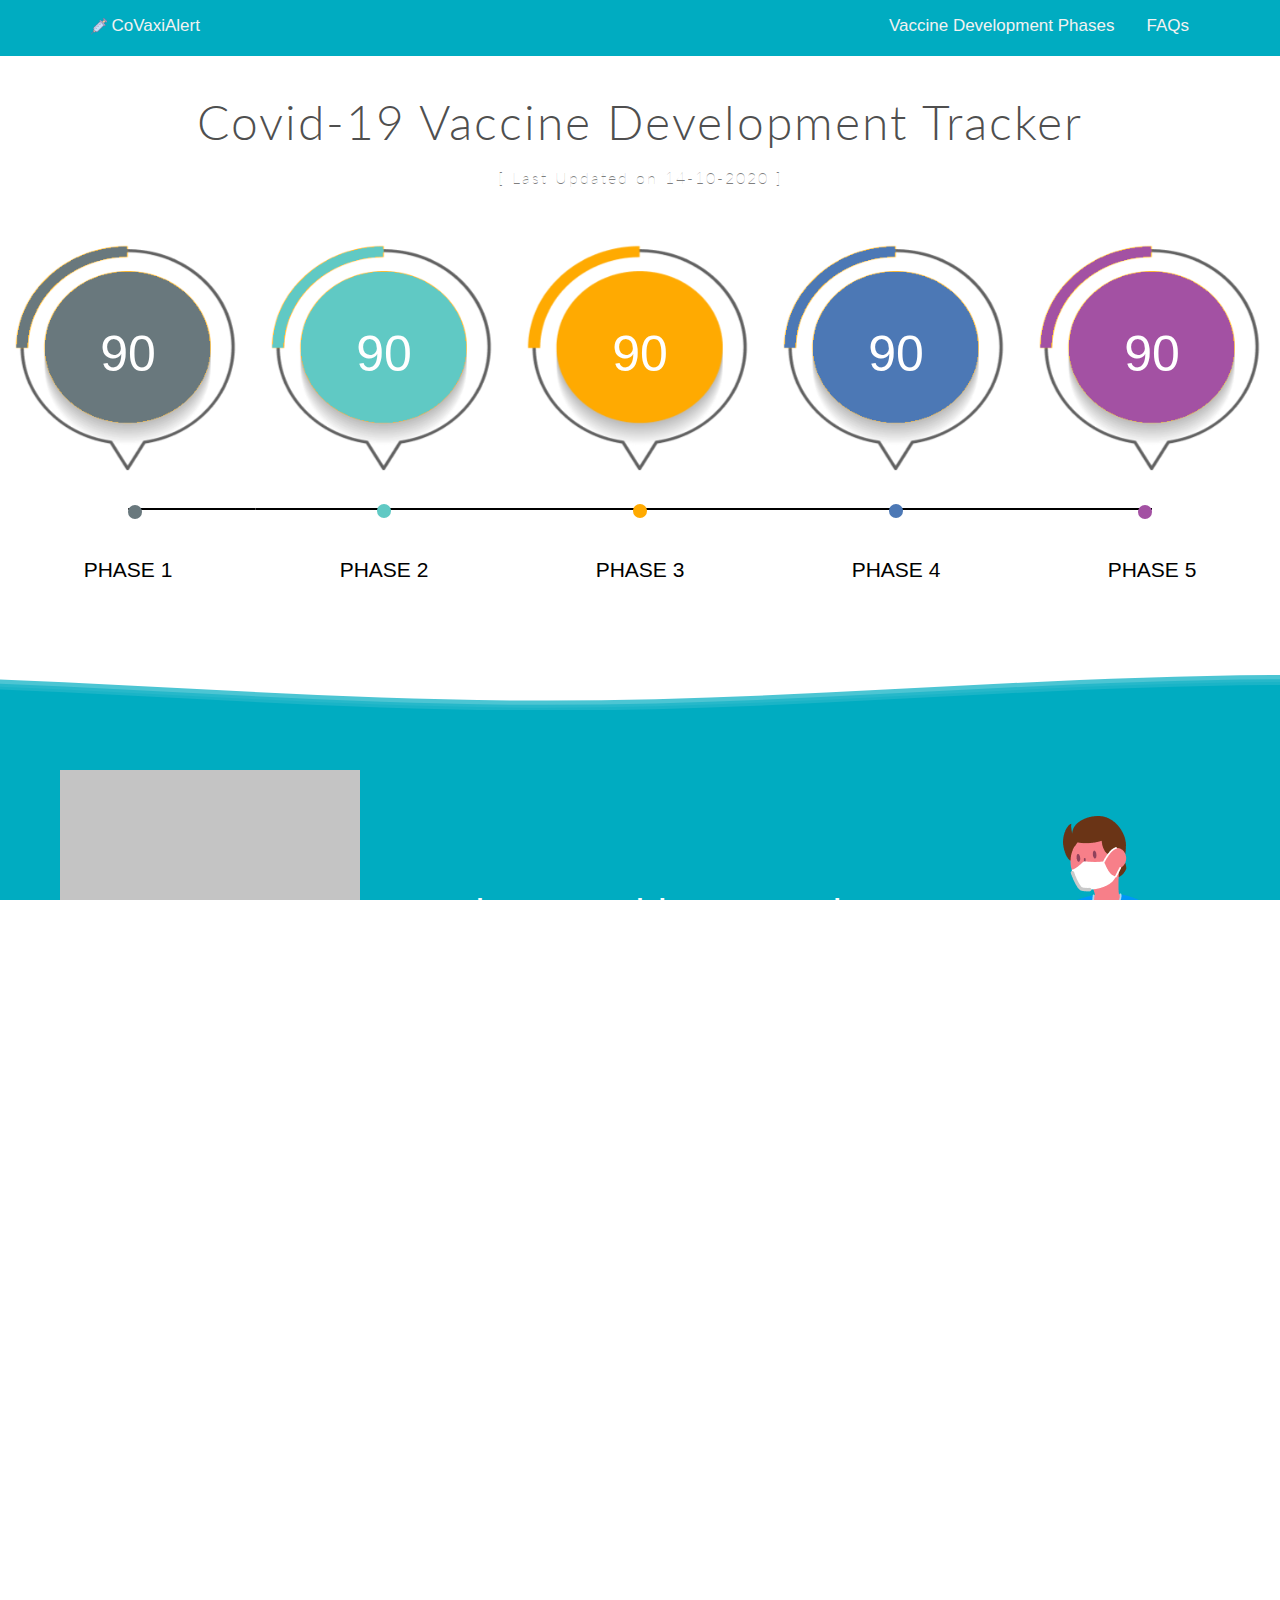
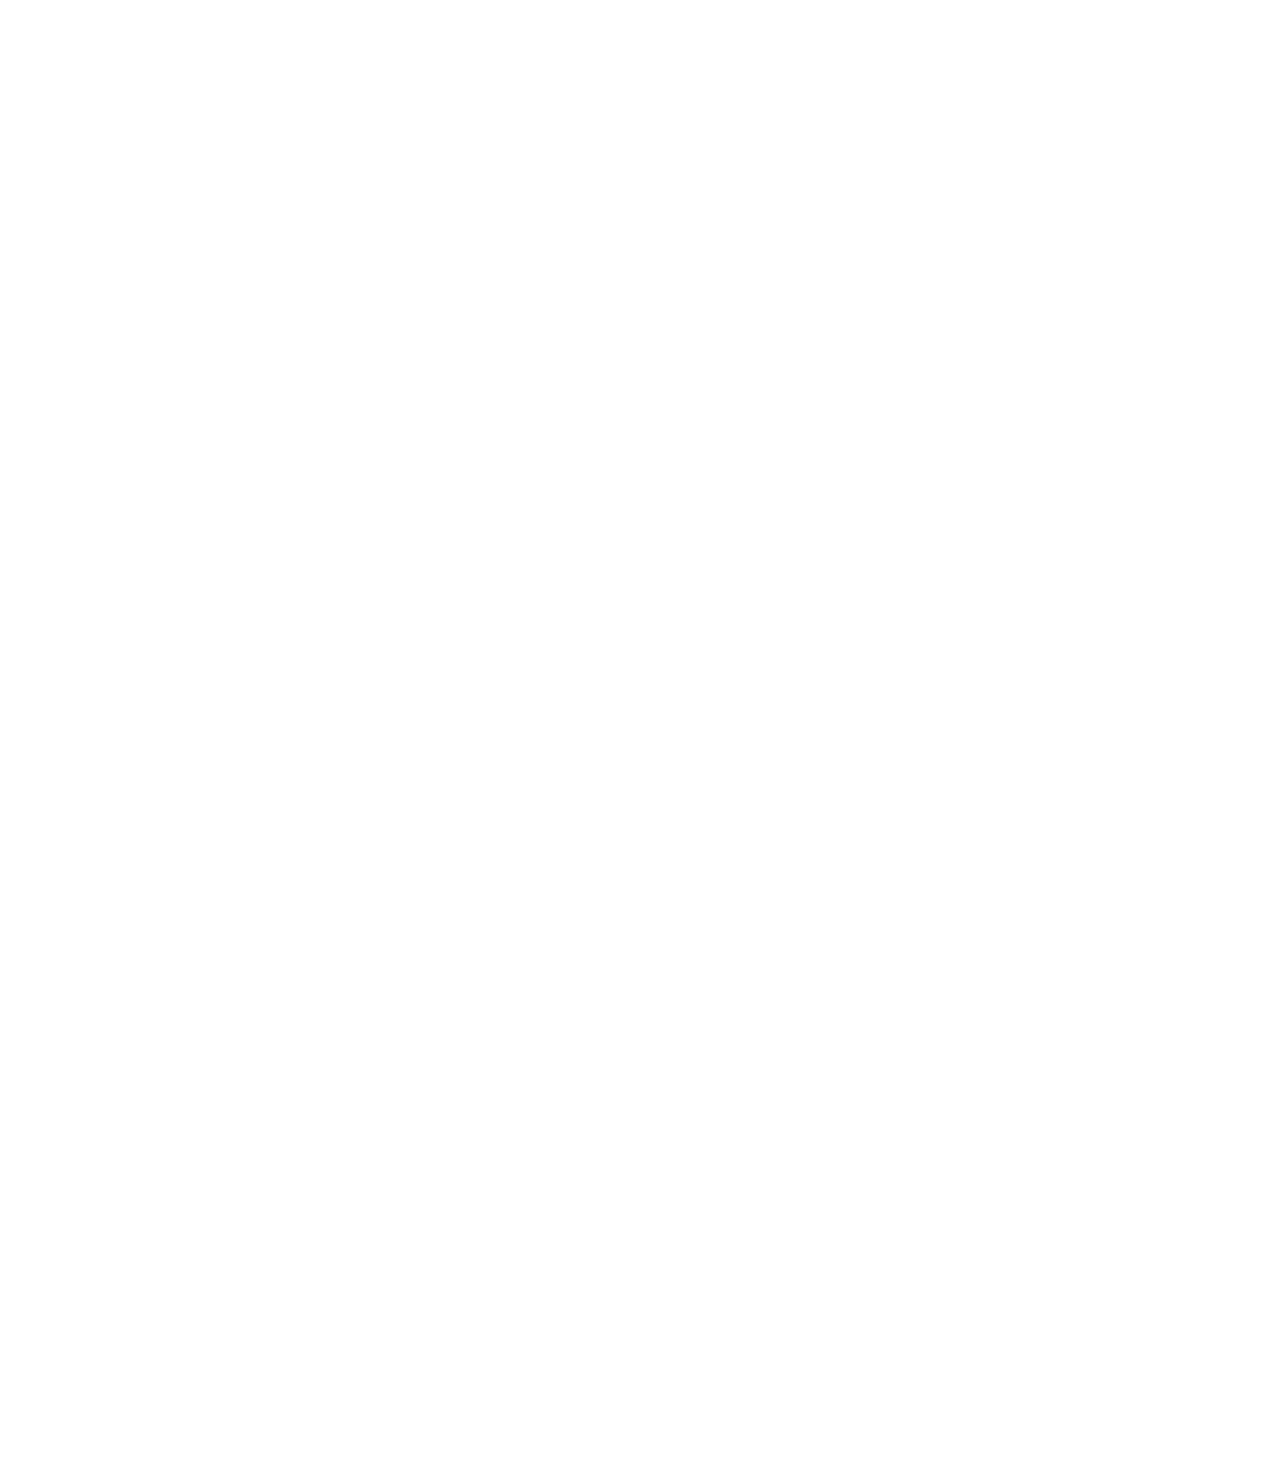
==== index.html @ a1e6c7b1 "made index.html responsive" ====
<!DOCTYPE html>
<html>
	<head>

		<meta charset="utf-8">
		<meta name="viewport" content="width=device-width, initial-scale=1">
		<!-- Latest compiled and minified CSS -->
		<link rel="stylesheet" href="https://stackpath.bootstrapcdn.com/bootstrap/3.4.1/css/bootstrap.min.css" integrity="sha384-HSMxcRTRxnN+Bdg0JdbxYKrThecOKuH5zCYotlSAcp1+c8xmyTe9GYg1l9a69psu" crossorigin="anonymous">

		<!-- Optional theme -->
		<link rel="stylesheet" href="https://stackpath.bootstrapcdn.com/bootstrap/3.4.1/css/bootstrap-theme.min.css" integrity="sha384-6pzBo3FDv/PJ8r2KRkGHifhEocL+1X2rVCTTkUfGk7/0pbek5mMa1upzvWbrUbOZ" crossorigin="anonymous">

		<!-- Latest compiled and minified JavaScript -->
		<script src="https://stackpath.bootstrapcdn.com/bootstrap/3.4.1/js/bootstrap.min.js" integrity="sha384-aJ21OjlMXNL5UyIl/XNwTMqvzeRMZH2w8c5cRVpzpU8Y5bApTppSuUkhZXN0VxHd" crossorigin="anonymous"></script>


		<link rel="stylesheet" type="text/css" href="index.css">
		<link rel="stylesheet" type="text/css" href="content.css">
		<link rel="stylesheet" type="text/css" href="navigation.css">
		<link rel="stylesheet" type="text/css" href="timeline.css">

		<link rel="stylesheet" href="https://cdnjs.cloudflare.com/ajax/libs/font-awesome/4.7.0/css/font-awesome.min.css">

	<!-- <script type="text/javascript" src="demands.js"></script> -->

	</head>
	
	<body>


		<div class="topnav" >
			<a  href="#" class="logo">
				<img src="assets\icons8-syringe-64 1.png">
				CoVaxiAlert
			</a>
		    <a href="faq.html" class="menu">FAQs</a>
		    <a href="development.html" class="menu">Vaccine Development Phases</a>
		    <a href="javascript:void(0);" class="icon" onclick="myFunction()">
		    	<i class="fa fa-bars"></i>
		  	</a>
		</div>
		
		<!-- WAVES -->
		<div>
	        <svg class="waves2" style="padding-top: 4em" xmlns="http://www.w3.org/2000/svg" xmlns:xlink="http://www.w3.org/1999/xlink" viewBox="0 24 150 28" preserveAspectRatio="none" shape-rendering="auto">
	            <defs>
	                <path id="gentle-wave" d="M-160 44c30 0 58-18 88-18s 58 18 88 18 58-18 88-18 58 18 88 18 v44h-352z" />
	            </defs>
	            <g class="parallax">
	                <use xlink:href="#gentle-wave" x="48" y="0" fill="rgba(255,255,255,0.7)" />
	                <use xlink:href="#gentle-wave" x="48" y="3" fill="rgba(255,255,255,0.5)" />
	                <use xlink:href="#gentle-wave" x="48" y="5" fill="rgba(255,255,255,0.3)" />
	                <use xlink:href="#gentle-wave" x="48" y="7" fill="#fff" />
	            </g>
	        </svg>
	    </div>

		<div class="header">
		    <div class="inner-header flex">
		    	<path fill="#rgba(0, 172, 193, .3)" stroke="rgba(0, 172, 193, .3)" stroke-width="10" stroke-miterlimit="10" d="M57,283" />
			    	<g>
			        	<path fill="#rgba(0, 172, 193, .3)" d="M250.4,0.8C112.7,0.8,1,112.4,1,250.2c0,137.7,111.7,249.4,249.4,249.4c137.7,0,249.4-111.7,249.4-249.4
			C499.8,112.4,388.1,0.8,250.4,0.8z M383.8,326.3c-62,0-101.4-14.1-117.6-46.3c-17.1-34.1-2.3-75.4,13.2-104.1
			c-22.4,3-38.4,9.2-47.8,18.3c-11.2,10.9-13.6,26.7-16.3,45c-3.1,20.8-6.6,44.4-25.3,62.4c-19.8,19.1-51.6,26.9-100.2,24.6l1.8-39.7		c35.9,1.6,59.7-2.9,70.8-13.6c8.9-8.6,11.1-22.9,13.5-39.6c6.3-42,14.8-99.4,141.4-99.4h41L333,166c-12.6,16-45.4,68.2-31.2,96.2	c9.2,18.3,41.5,25.6,91.2,24.2l1.1,39.8C390.5,326.2,387.1,326.3,383.8,326.3z" />
			        </g>
			        <h1>Covid-19 Vaccine Development Tracker</h1>
			        <h3>[ Last Updated on 14-10-2020 ]</h3>
		    </div>

			<div class="timeline-container">
				<div class="timeline-grid">
					<!-- <div class="line">
						<img src="assets/Grouptimeline.png">
					</div> -->
					<div class="img1 img_"><div class="number">90</div></div>
					<div class="line-end-left"><div class></div><div class="line1"></div></div>
					<div class="phase1">PHASE 1</div>

					<div class="img2 img_"><div class="number">90</div></div>
					<div class="line2"><div class="circle"></div></div>
					<div class="phase2">PHASE 2</div>

					<div class="img3 img_"><div class="number">90</div></div>
					<div class="line3"><div class="circle"></div></div>
					<div class="phase3">PHASE 3</div>

					<div class="img4 img_"><div class="number">90</div></div>
					<div class="line4"><div class="circle"></div></div>
					<div class="phase4">PHASE 4</div>

					<div class="img5 img_"><div class="number">90</div></div>
					<div class="line5"></div>
					<div class="phase5">PHASE 5</div>
				</div>
			</div>	        

	    <!--Waves Container-->
		    <div>
		        <svg class="waves" xmlns="http://www.w3.org/2000/svg" xmlns:xlink="http://www.w3.org/1999/xlink" viewBox="0 24 150 28" preserveAspectRatio="none" shape-rendering="auto">
		            <defs>
		                <path id="gentle-wave" d="M-160 44c30 0 58-18 88-18s 58 18 88 18 58-18 88-18 58 18 88 18 v44h-352z" />
		            </defs>
		            <g class="parallax">
		                <use xlink:href="#gentle-wave" x="48" y="0" fill="rgba(0, 172, 193,0.7)" />
		                <use xlink:href="#gentle-wave" x="48" y="3" fill="rgba(0, 172, 193, .5)" />
		                <use xlink:href="#gentle-wave" x="48" y="5" fill="rgba(0, 172, 193, .3)" />
		                <use xlink:href="#gentle-wave" x="48" y="7" fill="rgba(0, 172, 193, 1)" />
		            </g>
		        </svg>
		    </div>
	    <!--Waves end-->
	    <!-- <hr> -->

		</div>


		<div class="content flex-desc">
			<div class="advertisement">
				<img src="assets/Rectangle 6ad.png" alt="" >
			</div>
		    
		    <div class="description">
		    	<div class="description_title">About Covid -19 Vaccine Development</div>
		    			    	<div class="description_text">Development of vaccines require years of research and testing before reaching to the clinic, but scientists are racing to produce a safe and effective coronavirus vaccine by next year. Researchers are testing 54 vaccines in clinical trials on humans, and at least 91 preclinical vaccines are under active investigation in animals.</div>
		    </div>

		    <div class="img"><img src="assets\doctor-man 1.png" alt="" ></div>
		</div>

	<!--Waves Container-->
	    <div>
	        <svg class="waves2" xmlns="http://www.w3.org/2000/svg" xmlns:xlink="http://www.w3.org/1999/xlink" viewBox="0 24 150 28" preserveAspectRatio="none" shape-rendering="auto">
	            <defs>
	                <path id="gentle-wave" d="M-160 44c30 0 58-18 88-18s 58 18 88 18 58-18 88-18 58 18 88 18 v44h-352z" />
	            </defs>
	            <g class="parallax">
	                <use xlink:href="#gentle-wave" x="48" y="0" fill="rgba(255,255,255,0.7)" />
	                <use xlink:href="#gentle-wave" x="48" y="3" fill="rgba(255,255,255,0.5)" />
	                <use xlink:href="#gentle-wave" x="48" y="5" fill="rgba(255,255,255,0.3)" />
	                <use xlink:href="#gentle-wave" x="48" y="7" fill="#fff" />
	            </g>
	        </svg>
	    </div>
	    <!--Waves end-->

		<div class="header">
		    <div class="inner-header flex">
		        
		            <path fill="#FFFFFF" stroke="#000000" stroke-width="10" stroke-miterlimit="10" d="M57,283" />
		            <g>
		                <path fill="#fff" d="M250.4,0.8C112.7,0.8,1,112.4,1,250.2c0,137.7,111.7,249.4,249.4,249.4c137.7,0,249.4-111.7,249.4-249.4
		C499.8,112.4,388.1,0.8,250.4,0.8z M383.8,326.3c-62,0-101.4-14.1-117.6-46.3c-17.1-34.1-2.3-75.4,13.2-104.1
		c-22.4,3-38.4,9.2-47.8,18.3c-11.2,10.9-13.6,26.7-16.3,45c-3.1,20.8-6.6,44.4-25.3,62.4c-19.8,19.1-51.6,26.9-100.2,24.6l1.8-39.7		c35.9,1.6,59.7-2.9,70.8-13.6c8.9-8.6,11.1-22.9,13.5-39.6c6.3-42,14.8-99.4,141.4-99.4h41L333,166c-12.6,16-45.4,68.2-31.2,96.2	c9.2,18.3,41.5,25.6,91.2,24.2l1.1,39.8C390.5,326.2,387.1,326.3,383.8,326.3z" />
		            </g>
		        </svg>
		        <h1>Covid -19 Theraputic Drug Development Tracker</h1>
		        <h3>[ Last Updated on 14-10-2020 ]</h3>
		    </div>

		    <div class="timeline-container">
				<div class="timeline-grid">
					<!-- <div class="line">
						<img src="assets/Grouptimeline.png">
					</div> -->
					<div class="img1 img_"><div class="number">90</div></div>
					<div class="line-end-left"><div class></div><div class="line1"></div></div>
					<div class="phase1">PHASE 1</div>

					<div class="img2 img_"><div class="number">90</div></div>
					<div class="line2"><div class="circle"></div></div>
					<div class="phase2">PHASE 2</div>

					<div class="img3 img_"><div class="number">90</div></div>
					<div class="line3"><div class="circle"></div></div>
					<div class="phase3">PHASE 3</div>

					<div class="img4 img_"><div class="number">90</div></div>
					<div class="line4"><div class="circle"></div></div>
					<div class="phase4">PHASE 4</div>

					<div class="img5 img_"><div class="number">90</div></div>
					<div class="line5"></div>
					<div class="phase5">PHASE 5</div>
				</div>
			</div>	

		    <!--Waves Container-->
		    <div>
		        <svg class="waves" xmlns="http://www.w3.org/2000/svg" xmlns:xlink="http://www.w3.org/1999/xlink" viewBox="0 24 150 28" preserveAspectRatio="none" shape-rendering="auto">
		            <defs>
		                <path id="gentle-wave" d="M-160 44c30 0 58-18 88-18s 58 18 88 18 58-18 88-18 58 18 88 18 v44h-352z" />
		            </defs>
		            <g class="parallax">
		                <use xlink:href="#gentle-wave" x="48" y="0" fill="rgba(0, 172, 193,0.7)" />
		                <use xlink:href="#gentle-wave" x="48" y="3" fill="rgba(0, 172, 193,0.5)" />
		                <use xlink:href="#gentle-wave" x="48" y="5" fill="rgba(0, 172, 193,0.3)" />
		                <use xlink:href="#gentle-wave" x="48" y="7" fill="rgba(0, 172, 193)" />
		            </g>
		        </svg>
		    </div>
		    <!--Waves end-->
		</div>

		<div class="content flex-desc">
			<div class="img"><img src="assets\Layer 2doctor women.png" alt="" ></div>

		    <div class="description">
		    	<div class="description_title">About Covid -19 Theraputic Drug Development</div>
		    	<div class="description_text">Repurposing of available drugs and research studies for the search of new therapeutic agents are underway in various countries around the world. Various research institutions and pharma companies are trying to find therapeutic drugs based treatment for novel pandemic severe acute respiratory syndrome coronavirus 2 (SARS-CoV-2).</div>
		    </div>

		    <div class="advertisement"><img src="assets/Rectangle 6ad.png" alt="" ></div>
		</div>

		<div>
	        <svg class="waves2" xmlns="http://www.w3.org/2000/svg" xmlns:xlink="http://www.w3.org/1999/xlink" viewBox="0 24 150 28" preserveAspectRatio="none" shape-rendering="auto">
	            <defs>
	                <path id="gentle-wave" d="M-160 44c30 0 58-18 88-18s 58 18 88 18 58-18 88-18 58 18 88 18 v44h-352z" />
	            </defs>
	            <g class="parallax">
	                <use xlink:href="#gentle-wave" x="48" y="0" fill="rgba(255,255,255,0.7)" />
	                <use xlink:href="#gentle-wave" x="48" y="3" fill="rgba(255,255,255,0.5)" />
	                <use xlink:href="#gentle-wave" x="48" y="5" fill="rgba(255,255,255,0.3)" />
	                <use xlink:href="#gentle-wave" x="48" y="7" fill="#fff" />
	            </g>
	        </svg>
	    </div>

	    <div class="Disclamer">
	    	<h2><u>Disclamer:</u></h2>
	    	<p>CoVaxiAlert is currently tracking the development of vaccines for COVID-19 (SARS-CoV-2). This website contains an aggregation of publicly available information from validated sources. It is not an endorsement of one approach or treatment over another but simply a list of all treatments and vaccines currently in development. While CoVaxiAlert takes reasonable steps to verify the accuracy of the information presented in this page, we are not liable for any inaccuracies that may exist. CoVaxiAlert sources for data include official websites of Centre for Disease Control & Prevention (CDC), World Health Organisation (WHO), Milken Institute, Cytel and New York Times. Utmost care is taken to rely on credible data sources.</p>

	    </div>

	    <script type="text/javascript" src="navigation.js"></script>

	<!-- <script type="text/javascript" src="demands.js"></script> -->
	</body>

</html>
---- index.css ----
@import url(//fonts.googleapis.com/css?family=Lato:300:400);
html,body
{
    width: 100%;
    height: 100%;
    margin: 0px;
    padding: 0px;
    overflow-x: hidden; 
}


html{
    font-size: 62.5%;
}

body {
    margin: 0;
}

h1 {
    font-family: 'Lato', sans-serif;
    font-weight: 300;
    color: rgba(0,0,0,.7);
    letter-spacing: 2px;
    font-size: 48px;
}
h3 {
    font-family: 'Lato', sans-serif;
    font-weight: 50;
    color: rgba(0,0,0,.5);
    letter-spacing: 2px;
    font-size: 16px;
}
p {
    font-family: 'Lato', sans-serif;
    letter-spacing: 1px;
    font-size: 14px;
    /*color: #333333;*/
}
.header {
    position: relative;
    text-align: center;
    background: white;
    color: white;
    width: 100%;
}

.inner-header {
    height: auto;
    width: 100%;
    margin: 3em 0;
    padding: 0;
    color: black;
    /*border: 1px solid red;*/
}

.waves {
    position: relative;
    width: 100%;
    height: 15vh;
    margin-bottom: -7px;
    /*Fix for safari gap*/
    min-height: 20px;
    max-height: 70px;
}
.waves2 {
    position: relative;
    width: 100%;
    height: 5vh;
    margin-bottom: -7px;
    /*Fix for safari gap*/
    min-height: 20px;
    max-height: 50px;
    /*background: linear-gradient(90deg, rgba(84, 58, 183, 1) 0%, rgba(0, 172, 193, 1) 100%);*/
    background: rgba(0, 172, 193, 1);
}

.content {
    position: relative;
    /*height: 40vh;*/
    text-align: center;
    color: white;
    /*background: linear-gradient(90deg, rgba(84, 58, 183, 1) 0%, rgba(0, 172, 193, 1) 100%);*/
    background: rgba(0, 172, 193, 1);
}
/* Animation */
.parallax>use {
    animation: move-forever 25s cubic-bezier(.55, .5, .45, .5) infinite;
}
.parallax>use:nth-child(1) {
    animation-delay: -2s;
    animation-duration: 7s;
}
.parallax>use:nth-child(2) {
    animation-delay: -3s;
    animation-duration: 10s;
}
.parallax>use:nth-child(3) {
    animation-delay: -4s;
    animation-duration: 13s;
}
.parallax>use:nth-child(4) {
    animation-delay: -5s;
    animation-duration: 20s;
}
@keyframes move-forever {
    0% {
        transform: translate3d(-90px, 0, 0);
    }
    100% {
        transform: translate3d(85px, 0, 0);
    }
}
/*Shrinking for mobile*/
@media (max-width: 768px) {
    .waves {
        height: 40px;
        min-height: 40px;
    }
    .content {
        height: 30vh;
    }
    h1 {
        font-size: 24px;
    }
}

 /* Extra small devices (phones, 600px and down) */
@media only screen and (max-width: 600px) {...}

/* Small devices (portrait tablets and large phones, 600px and up) */
@media only screen and (min-width: 600px) {...}

/* Medium devices (landscape tablets, 768px and up) */
@media only screen and (min-width: 768px) {
    @import url(//fonts.googleapis.com/css?family=Lato:300:400);
    html,body
    {
        width: 100%;
        height: 100%;
        margin: 0px;
        padding: 0px;
        overflow-x: hidden; 
    }


    html{
        font-size: 62.5%;
    }

    body {
        margin: 0;
    }

    h1 {
        font-family: 'Lato', sans-serif;
        font-weight: 300;
        color: rgba(0,0,0,.7);
        letter-spacing: 2px;
        font-size: 48px;
    }
    h3 {
        font-family: 'Lato', sans-serif;
        font-weight: 50;
        color: rgba(0,0,0,.5);
        letter-spacing: 2px;
        font-size: 16px;
    }
    p {
        font-family: 'Lato', sans-serif;
        letter-spacing: 1px;
        font-size: 14px;
        /*color: #333333;*/
    }
    .header {
        position: relative;
        text-align: center;
        background: white;
        color: white;
        width: 100%;
    }

    .inner-header {
        height: auto;
        width: 100%;
        margin: 3em 0;
        padding: 0;
        color: black;
        /*border: 1px solid red;*/
    }

    .waves {
        position: relative;
        width: 100%;
        height: 15vh;
        margin-bottom: -7px;
        /*Fix for safari gap*/
        min-height: 20px;
        max-height: 40px;
    }
    .waves2 {
        position: relative;
        width: 100%;
        height: 5vh;
        margin-bottom: -7px;
        /*Fix for safari gap*/
        min-height: 20px;
        max-height: 30px;
        /*background: linear-gradient(90deg, rgba(84, 58, 183, 1) 0%, rgba(0, 172, 193, 1) 100%);*/
        background: rgba(0, 172, 193, 1);
    }

    .content {
        position: relative;
        /*height: 40vh;*/
        text-align: center;
        color: white;
        /*background: linear-gradient(90deg, rgba(84, 58, 183, 1) 0%, rgba(0, 172, 193, 1) 100%);*/
        background: rgba(0, 172, 193, 1);
    }
    /* Animation */
    .parallax>use {
        animation: move-forever 25s cubic-bezier(.55, .5, .45, .5) infinite;
    }
    .parallax>use:nth-child(1) {
        animation-delay: -2s;
        animation-duration: 7s;
    }
    .parallax>use:nth-child(2) {
        animation-delay: -3s;
        animation-duration: 10s;
    }
    .parallax>use:nth-child(3) {
        animation-delay: -4s;
        animation-duration: 13s;
    }
    .parallax>use:nth-child(4) {
        animation-delay: -5s;
        animation-duration: 20s;
    }
} 

}

/* Large devices (laptops/desktops, 992px and up) */
/*@media only screen and (min-width: 1200px) {...}*/

/* Extra large devices (large laptops and desktops, 1200px and up) */
@media only screen and (min-width: 992px) {
    @import url(//fonts.googleapis.com/css?family=Lato:300:400);
    html,body
    {
        width: 100%;
        height: 100%;
        margin: 0px;
        padding: 0px;
        overflow-x: hidden; 
    }


    html{
        font-size: 62.5%;
    }

    body {
        margin: 0;
    }

    h1 {
        font-family: 'Lato', sans-serif;
        font-weight: 300;
        color: rgba(0,0,0,.7);
        letter-spacing: 2px;
        font-size: 48px;
    }
    h3 {
        font-family: 'Lato', sans-serif;
        font-weight: 50;
        color: rgba(0,0,0,.5);
        letter-spacing: 2px;
        font-size: 16px;
    }
    p {
        font-family: 'Lato', sans-serif;
        letter-spacing: 1px;
        font-size: 14px;
        /*color: #333333;*/
    }
    .header {
        position: relative;
        text-align: center;
        background: white;
        color: white;
        width: 100%;
    }

    .inner-header {
        height: auto;
        width: 100%;
        margin: 3em 0;
        padding: 0;
        color: black;
        /*border: 1px solid red;*/
    }

    .waves {
        position: relative;
        width: 100%;
        height: 15vh;
        margin-bottom: -7px;
        /*Fix for safari gap*/
        min-height: 20px;
        max-height: 70px;
    }
    .waves2 {
        position: relative;
        width: 100%;
        height: 5vh;
        margin-bottom: -7px;
        /*Fix for safari gap*/
        min-height: 20px;
        max-height: 50px;
        /*background: linear-gradient(90deg, rgba(84, 58, 183, 1) 0%, rgba(0, 172, 193, 1) 100%);*/
        background: rgba(0, 172, 193, 1);
    }

    .content {
        position: relative;
        /*height: 40vh;*/
        text-align: center;
        color: white;
        /*background: linear-gradient(90deg, rgba(84, 58, 183, 1) 0%, rgba(0, 172, 193, 1) 100%);*/
        background: rgba(0, 172, 193, 1);
    }
    /* Animation */
    .parallax>use {
        animation: move-forever 25s cubic-bezier(.55, .5, .45, .5) infinite;
    }
    .parallax>use:nth-child(1) {
        animation-delay: -2s;
        animation-duration: 7s;
    }
    .parallax>use:nth-child(2) {
        animation-delay: -3s;
        animation-duration: 10s;
    }
    .parallax>use:nth-child(3) {
        animation-delay: -4s;
        animation-duration: 13s;
    }
    .parallax>use:nth-child(4) {
        animation-delay: -5s;
        animation-duration: 20s;
    }
}
---- content.css ----
/* Extra small devices (phones, 600px and down) */
@media only screen and (max-width: 600px) {
	.flex-desc {
	    display: flex;
	    justify-content: space-evenly;
	    align-items: center;
	    text-align: center;
	    /*font-size: 2rem;*/
	    height: auto;
		/*overflow: hidden;*/
		padding: 2em 1em;
		color: white;
	}

	.flex-desc div{
		/*border: 1px solid;*/
	}

	.advertisement{
		/*border: 1px solid;*/
		width: auto;
		margin-right: 1em;
		margin-left: 1em;
		/*object-fit: scale-down;*/
	}

	.advertisement img{
		height: 12em;		
	}

	.description{
		width: auto;
		display: flex;
		flex-direction: column;
		align-items: start;
		justify-content: center;
	}

	.description_title{
		margin-bottom: 1em;
		padding-bottom: .5em;
		width: 100%;
		font-size: 1.5rem;
		border-bottom: 1px solid white;
	}

	.description_text{
		font-size: 1rem;
		margin-bottom: 1em;
		width: 100%;
		/*border: 1px solid;*/
	}

	.img{
	    width: auto;
		margin-right: 1em;
		margin-left: 1em;
	    /*max-height: 100%;*/
	}

	.img img{
		height: 12em;
	}

	.Disclamer{
		padding: 1em;
	}
	.Disclamer h2{
		font-size: 1.5rem;
	}
	.Disclamer p{
		font-size: 1rem;
	}
} 

/* Small devices (portrait tablets and large phones, 600px and up) */
@media only screen and (min-width: 600px) {
	.flex-desc {
	    display: flex;
	    justify-content: space-evenly;
	    align-items: center;
	    text-align: center;
	    /*font-size: 2rem;*/
	    height: auto;
		/*overflow: hidden;*/
		padding: 2em 1em;
		color: white;
	}

	.flex-desc div{
		/*border: 1px solid;*/
	}

	.advertisement{
		/*border: 1px solid;*/
		width: auto;
		margin-right: 1em;
		margin-left: 1em;
		/*object-fit: scale-down;*/
	}

	.advertisement img{
		height: 12em;		
	}

	.description{
		width: auto;
		display: flex;
		flex-direction: column;
		align-items: start;
		justify-content: center;
	}

	.description_title{
		margin-bottom: 1em;
		padding-bottom: .5em;
		width: 100%;
		font-size: 2.5rem;
		border-bottom: 1px solid white;
	}

	.description_text{
		font-size: 1rem;
		margin-bottom: 1em;
		width: 100%;
		/*border: 1px solid;*/
	}

	.img{
	    width: auto;
		margin-right: 1em;
		margin-left: 1em;
	    /*max-height: 100%;*/
	}

	.img img{
		height: 12em;
	}

	.Disclamer{
		padding: 1em;
	}
	.Disclamer h2{
		font-size: 2.5rem;
	}
	.Disclamer p{
		font-size: 1rem;
	}
} 


/* Medium devices (landscape tablets, 768px and up) */
@media only screen and (min-width: 768px) {
	.flex-desc {
	    display: flex;
	    justify-content: space-evenly;
	    align-items: center;
	    text-align: center;
	    font-size: 2rem;
	    height: auto;
		/*overflow: hidden;*/
		padding: 2em 1em;
		color: white;
	}

	.flex-desc div{
		/*border: 1px solid;*/
	}

	.advertisement{
		/*border: 1px solid;*/
		width: auto;
		margin-right: 1em;
		margin-left: 1em;
		/*object-fit: scale-down;*/
	}

	.advertisement img{
		height: 15em;		
	}

	.description{
		width: auto;
		display: flex;
		flex-direction: column;
		align-items: start;
		justify-content: center;
	}

	.description_title{
		margin-bottom: 1em;
		padding-bottom: .5em;
		width: 100%;
		font-size: 3rem;
		border-bottom: 1px solid white;
	}

	.description_text{
		font-size: 1.5rem;
		margin-bottom: 1em;
		width: 100%;
		/*border: 1px solid;*/
	}

	.img{
	    width: auto;
		margin-right: 1em;
		margin-left: 1em;
	    /*max-height: 100%;*/
	}

	.img img{
		height: 15em;
	}

	.Disclamer{
		padding: 2em;
	}
} 

/* Large devices (laptops/desktops, 992px and up) */
@media only screen and (min-width: 992px) {
	.flex-desc {
	    display: flex;
	    justify-content: space-evenly;
	    align-items: center;
	    text-align: center;
	    font-size: 2rem;
	    height: auto;
		/*overflow: hidden;*/
		padding: 3em 2em;
		color: white;
	}

	.flex-desc div{
		/*border: 1px solid;*/
	}

	.advertisement{
		/*border: 1px solid;*/
		width: auto;
		margin-right: 1em;
		margin-left: 1em;
		/*object-fit: scale-down;*/
	}

	.advertisement img{
		height: auto;		
	}

	.description{
		width: auto;
		display: flex;
		flex-direction: column;
		align-items: start;
		justify-content: center;
	}

	.description_title{
		margin-bottom: 1em;
		padding-bottom: .5em;
		width: 100%;
		font-size: 4rem;
		border-bottom: 1px solid white;
	}

	.description_text{
		font-size: 2rem;
		margin-bottom: 1em;
		width: 100%;
		/*border: 1px solid;*/
	}

	.img{
	    width: auto;
		margin-right: 1em;
		margin-left: 1em;
	    /*max-height: 100%;*/
	}

	.img img{
		height: auto;
	}

	.Disclamer{
		padding: 3em;
	}
} 

/* Extra large devices (large laptops and desktops, 1200px and up) */
/*@media only screen and (min-width: 1200px) {*/
/*} */
---- navigation.css ----
.topnav {
  background-color: rgba(0, 172, 193);
  overflow: hidden;
  position: fixed;
  font-size: 1.5rem;
  top: 0;
  z-index: 999;
  width: 100%;
  padding: 0 5em;
}

/* Style the links inside the navigation bar */
.topnav a {
  /*float: left;*/
  display: block;
  color: #f2f2f2;
  text-align: center;
  padding: 14px 16px;
  text-decoration: none;
  font-size: 17px;
}

.logo{
  float: left;
}

.logo img{
  height: 1em;
}

.menu{
  float: right;
}

/* Change the color of links on hover */
.topnav .menu:hover {
  background-color: rgba(0,0,0,.2);
}

/* Add an active class to highlight the current page */
.topnav a.active {
  background-color: rgba(0,0,0,.2);
  color: white;
}

/* Hide the link that should open and close the topnav on small screens */
.topnav .icon {
  display: none;
}

@media screen and (max-width: 600px) {
  .topnav a:not(:first-child) {display: none;}
  .topnav a.icon {
    float: right;
    display: block;
  }
}

/* The "responsive" class is added to the topnav with JavaScript when the user clicks on the icon. This class makes the topnav look good on small screens (display the links vertically instead of horizontally) */
@media screen and (max-width: 600px) {
  .topnav.responsive {position: relative;}
  .topnav.responsive a.icon {
    position: absolute;
    right: 0;
    top: 0;
  }
  .topnav.responsive a {
    float: none;
    display: block;
    text-align: left;
  }
}

 /* Extra small devices (phones, 600px and down) */
@media only screen and (max-width: 600px) {...}

/* Small devices (portrait tablets and large phones, 600px and up) */
@media only screen and (min-width: 600px) {...}

/* Medium devices (landscape tablets, 768px and up) */
@media only screen and (min-width: 768px) {...}

/* Large devices (laptops/desktops, 992px and up) */
@media only screen and (min-width: 992px) {...}

/* Extra large devices (large laptops and desktops, 1200px and up) */
@media only screen and (min-width: 1200px) {...}
---- timeline.css ----
/* Extra small devices (phones, 600px and down) */
@media only screen and (max-width: 600px) {
  .timeline-container{
    padding: 1em 10em;
    /*border: 5px solid red;*/
    width: 95vw;
    padding: 0;
    height: auto;
    margin-bottom: 2em;
  }

  .timeline-grid{
    display: grid;
    width: 100vw;
    grid-template-columns: repeat(5, 1fr);
    grid-template-rows: repeat(8, 1fr);
    justify-content: center;
    align-content: center;
    /*justify-items: center;*/
    overflow: hidden;
    /*border: 3px solid green;*/
    color: black;
  }

  .timeline-grid div{
    /*border: 1px solid;*/
  }

  .number{
    font-size: 1.7rem;
    color: white;
  }

  .img_{
    width: 5em;
    height: 5.5em;
    display: flex;
    place-self: center;
    justify-content: center;
    align-items: center;
    border-radius: 2em;
    margin-bottom: 1em;

  }

  .img_:hover{
    box-shadow: 5px 5px 10px -2px grey;
  }

  .img1{
    grid-column: 1;
    grid-row: 1 / 7;
    background-image: url("assets/black.png");
    background-size: cover;
    background-repeat: no-repeat;
    background-position: center;
    /*text-align: center;*/
  }

  .line-end-left{
    grid-column: 1;
    grid-row:: 7;/*
    display: flex;
    border: 1px solid red;*/
  }

  .line1 {
    height: 1px;
    background: #000;
    border-radius: 3px;
    width: 50%;
    float: right;
  }
  .line1:before{
      display:inline-block;
      position: relative;
    content: '';
    height: .7em;
    width: .7em;
    border-radius: 100%;
    float: left;
    background: #69787D;
    margin-top: -3px;
  }


  .line1:after {
    float: right;
  }
  .phase1{
    /*border: 1px solid red;*/
    font-size: .7em;
    grid-column: 1;
    grid-row: 8;
  }

  .circle{
      display:inline-block;
      width: .7em;
      height: .7em;
      position: absolute;
      background:blue;
      left:0;
      right:0;
      margin:0 auto;
      border-radius: 100%;
      top:-4px;
  }
  .line2 {
      width: 100%;
      height: 1px;
      background-color: black;
      position:relative;
      grid-column: 2;
      grid-row:: 7;
  }
  .line2 .circle{
    background: #60C9C4;
  }

  .img2{
    /*border: 1px solid red;*/
    grid-column: 2;
    grid-row: 1 / 7;
      background-image: url("assets/green.png");
      background-size: cover;
      background-repeat: no-repeat;
      background-position: center;
  }
  .line3 {
      width: 100%;
      height: 1px;
      background-color: black;
      position:relative;
      grid-column: 3;
      grid-row:: 7;
  }
  .line3 .circle{
    background: #FFAA01;
  }

  .phase2{
    /*border: 1px solid red;*/
    font-size: .7em;
    grid-column: 2;
    grid-row: 8;
  }

  .img3{
    /*border: 1px solid red;*/
    grid-column: 3;
    grid-row: 1 / 7;
      background-image: url("assets/yellow.png");
      background-size: cover;
      background-repeat: no-repeat;
      background-position: center;
  }
  .line4 {
      width: 100%;
      height: 1px;
      background-color: black;
      position:relative;
      grid-column: 4;
      grid-row:: 7;
  }

  .phase3{
    /*border: 1px solid red;*/
    font-size: .7em;
    grid-column: 3;
    grid-row: 8;
  }

  .img4{
    /*border: 1px solid red;*/
    grid-column: 4;
    grid-row: 1 / 7;
      background-image: url("assets/blue.png");
      background-size: cover;
      background-repeat: no-repeat;
      background-position: center;
  }
  .line4 .circle{
    background: #4C78B5;
  }


  .phase4{
    /*border: 1px solid red;*/
    font-size: .7em;
    grid-column: 4;
    grid-row: 8;
  }

  .img5{
    /*border: 1px solid red;*/
    grid-column: 5;
    grid-row: 1 / 7;
      background-image: url("assets/purple.png");
      background-size: cover;
      background-repeat: no-repeat;
      background-position: center;
  }

  .line5 {
    height: 1px;
    background: #000;
    width: 50%;
    float: right;
    grid-column: 5;
    grid-row:: 7;
  }

  .line5:before{
    float: left;
  }

  .line5:after {
      display:inline-block;
      position: relative;
    content: '';
    height: .7em;
    width: .7em;
    border-radius: 100%;
    float: right;
    background: #A351A3;
    margin-top: -3px;
  }

  .phase5{
    /*border: 1px solid red;*/
    font-size: .7em;
    grid-column: 5;
    grid-row: 8;
  }
}

/* Small devices (portrait tablets and large phones, 600px and up) */
@media only screen and (min-width: 600px) {
  .timeline-container{
    padding: 1em 10em;
    /*border: 5px solid red;*/
    width: 95vw;
    padding: 0;
    height: auto;
    margin-bottom: 5em;
  }

  .timeline-grid{
    display: grid;
    width: 100vw;
    grid-template-columns: repeat(5, 1fr);
    grid-template-rows: repeat(8, 1fr);
    justify-content: center;
    align-content: center;
    /*justify-items: center;*/
    overflow: hidden;
    /*border: 3px solid green;*/
    color: black;
  }

  .timeline-grid div{
    /*border: 1px solid;*/
  }

  .number{
    font-size: 2.5rem;
    color: white;
  }

  .img_{
    width: 9em;
    height: 9em;
    display: flex;
    place-self: center;
    justify-content: center;
    align-items: center;
    border-radius: 2em;
    margin-bottom: 2em;

  }

  .img_:hover{
    box-shadow: 5px 5px 10px -2px grey;
  }

  .img1{
    grid-column: 1;
    grid-row: 1 / 7;
    background-image: url("assets/black.png");
    background-size: cover;
    background-repeat: no-repeat;
    background-position: center;
    /*text-align: center;*/
  }

  .line-end-left{
    grid-column: 1;
    grid-row:: 7;/*
    display: flex;
    border: 1px solid red;*/
  }

  .line1 {
    height: 2px;
    background: #000;
    border-radius: 3px;
    width: 50%;
    float: right;
  }
  .line1:before{
      display:inline-block;
      position: relative;
    content: '';
    height: 1em;
    width: 1em;
    border-radius: 100%;
    float: left;
    background: #69787D;
    margin-top: -3px;
  }


  .line1:after {
    float: right;
  }
  .phase1{
    /*border: 1px solid red;*/
    grid-column: 1;
    grid-row: 8;
  }

  .circle{
      display:inline-block;
      width: 1em;
      height: 1em;
      position: absolute;
      background:blue;
      left:0;
      right:0;
      margin:0 auto;
      border-radius: 100%;
      top:-4px;
  }
  .line2 {
      width: 100%;
      height: 2px;
      background-color: black;
      position:relative;
      grid-column: 2;
      grid-row:: 7;
  }
  .line2 .circle{
    background: #60C9C4;
  }

  .img2{
    /*border: 1px solid red;*/
    grid-column: 2;
    grid-row: 1 / 7;
      background-image: url("assets/green.png");
      background-size: cover;
      background-repeat: no-repeat;
      background-position: center;
  }
  .line3 {
      width: 100%;
      height: 2px;
      background-color: black;
      position:relative;
      grid-column: 3;
      grid-row:: 7;
  }
  .line3 .circle{
    background: #FFAA01;
  }

  .phase2{
    /*border: 1px solid red;*/
    grid-column: 2;
    grid-row: 8;
  }

  .img3{
    /*border: 1px solid red;*/
    grid-column: 3;
    grid-row: 1 / 7;
      background-image: url("assets/yellow.png");
      background-size: cover;
      background-repeat: no-repeat;
      background-position: center;
  }
  .line4 {
      width: 100%;
      height: 2px;
      background-color: black;
      position:relative;
      grid-column: 4;
      grid-row:: 7;
  }

  .phase3{
    /*border: 1px solid red;*/
    grid-column: 3;
    grid-row: 8;
  }

  .img4{
    /*border: 1px solid red;*/
    grid-column: 4;
    grid-row: 1 / 7;
      background-image: url("assets/blue.png");
      background-size: cover;
      background-repeat: no-repeat;
      background-position: center;
  }
  .line4 .circle{
    background: #4C78B5;
  }


  .phase4{
    /*border: 1px solid red;*/
    grid-column: 4;
    grid-row: 8;
  }

  .img5{
    /*border: 1px solid red;*/
    grid-column: 5;
    grid-row: 1 / 7;
      background-image: url("assets/purple.png");
      background-size: cover;
      background-repeat: no-repeat;
      background-position: center;
  }

  .line5 {
    height: 2px;
    background: #000;
    width: 50%;
    float: right;
    grid-column: 5;
    grid-row:: 7;
  }

  .line5:before{
    float: left;
  }

  .line5:after {
      display:inline-block;
      position: relative;
    content: '';
    height: 1em;
    width: 1em;
    border-radius: 100%;
    float: right;
    background: #A351A3;
    margin-top: -3px;
  }

  .phase5{
    /*border: 1px solid red;*/
    grid-column: 5;
    grid-row: 8;
  }
}

/* Medium devices (landscape tablets, 768px and up) */
@media only screen and (min-width: 768px) {
  .timeline-container{
    padding: 1em 10em;
    /*border: 5px solid red;*/
    width: 95vw;
    padding: 0;
    height: auto;
  }

  .timeline-grid{
    display: grid;
    width: 100vw;
    grid-template-columns: repeat(5, 1fr);
    grid-template-rows: repeat(8, 1fr);
    justify-content: center;
    align-content: center;
    /*justify-items: center;*/
    overflow: hidden;
    /*border: 3px solid green;*/
    color: black;
  }

  .timeline-grid div{
    /*border: 1px solid;*/
  }

  .number{
    font-size: 3.5rem;
    color: white;
  }

  .img_{
    width: 11em;
    height: 11em;
    display: flex;
    place-self: center;
    justify-content: center;
    align-items: center;
    border-radius: 2em;
    margin-bottom: 2em;

  }

  .img_:hover{
    box-shadow: 5px 5px 10px -2px grey;
  }

  .img1{
    grid-column: 1;
    grid-row: 1 / 7;
    background-image: url("assets/black.png");
    background-size: cover;
    background-repeat: no-repeat;
    background-position: center;
    /*text-align: center;*/
  }

  .line-end-left{
    grid-column: 1;
    grid-row:: 7;/*
    display: flex;
    border: 1px solid red;*/
  }

  .line1 {
    height: 2px;
    background: #000;
    border-radius: 3px;
    width: 50%;
    float: right;
  }
  .line1:before{
      display:inline-block;
      position: relative;
    content: '';
    height: 1em;
    width: 1em;
    border-radius: 100%;
    float: left;
    background: #69787D;
    margin-top: -3px;
  }


  .line1:after {
    float: right;
  }
  .phase1{
    /*border: 1px solid red;*/
    font-size: 1.5em;
    grid-column: 1;
    grid-row: 8;
  }

  .circle{
      display:inline-block;
      width: 1em;
      height: 1em;
      position: absolute;
      background:blue;
      left:0;
      right:0;
      margin:0 auto;
      border-radius: 100%;
      top:-4px;
  }
  .line2 {
      width: 100%;
      height: 2px;
      background-color: black;
      position:relative;
      grid-column: 2;
      grid-row:: 7;
  }
  .line2 .circle{
    background: #60C9C4;
  }

  .img2{
    /*border: 1px solid red;*/
    grid-column: 2;
    grid-row: 1 / 7;
      background-image: url("assets/green.png");
      background-size: cover;
      background-repeat: no-repeat;
      background-position: center;
  }
  .line3 {
      width: 100%;
      height: 2px;
      background-color: black;
      position:relative;
      grid-column: 3;
      grid-row:: 7;
  }
  .line3 .circle{
    background: #FFAA01;
  }

  .phase2{
    /*border: 1px solid red;*/
    font-size: 1.5em;
    grid-column: 2;
    grid-row: 8;
  }

  .img3{
    /*border: 1px solid red;*/
    grid-column: 3;
    grid-row: 1 / 7;
      background-image: url("assets/yellow.png");
      background-size: cover;
      background-repeat: no-repeat;
      background-position: center;
  }
  .line4 {
      width: 100%;
      height: 2px;
      background-color: black;
      position:relative;
      grid-column: 4;
      grid-row:: 7;
  }

  .phase3{
    /*border: 1px solid red;*/
    font-size: 1.5em;
    grid-column: 3;
    grid-row: 8;
  }

  .img4{
    /*border: 1px solid red;*/
    grid-column: 4;
    grid-row: 1 / 7;
      background-image: url("assets/blue.png");
      background-size: cover;
      background-repeat: no-repeat;
      background-position: center;
  }
  .line4 .circle{
    background: #4C78B5;
  }


  .phase4{
    /*border: 1px solid red;*/
    font-size: 1.5em;
    grid-column: 4;
    grid-row: 8;
  }

  .img5{
    /*border: 1px solid red;*/
    grid-column: 5;
    grid-row: 1 / 7;
      background-image: url("assets/purple.png");
      background-size: cover;
      background-repeat: no-repeat;
      background-position: center;
  }

  .line5 {
    height: 2px;
    background: #000;
    width: 50%;
    float: right;
    grid-column: 5;
    grid-row:: 7;
  }

  .line5:before{
    float: left;
  }

  .line5:after {
      display:inline-block;
      position: relative;
    content: '';
    height: 1em;
    width: 1em;
    border-radius: 100%;
    float: right;
    background: #A351A3;
    margin-top: -3px;
  }

  .phase5{
    /*border: 1px solid red;*/
    font-size: 1.5em;
    grid-column: 5;
    grid-row: 8;
  }
}

@media only screen and (min-width: 992px) {
  .timeline-container{
    padding: 1em 10em;
    /*border: 5px solid red;*/
    width: 95vw;
    padding: 0;
    height: auto;
  }

  .timeline-grid{
    display: grid;
    width: 100vw;
    grid-template-columns: repeat(5, 1fr);
    grid-template-rows: repeat(8, 1fr);
    justify-content: center;
    align-content: center;
    /*justify-items: center;*/
    overflow: hidden;
    /*border: 3px solid green;*/
    color: black;
  }

  .timeline-grid div{
    /*border: 1px solid;*/
  }

  .number{
    font-size: 4.5rem;
    color: white;
  }

  .img_{
    width: 14em;
    height: 14em;
    display: flex;
    place-self: center;
    justify-content: center;
    align-items: center;
    border-radius: 3em;
    margin-bottom: 2em;

  }

  .img_:hover{
    box-shadow: 5px 5px 10px -2px grey;
  }

  .img1{
    grid-column: 1;
    grid-row: 1 / 7;
    background-image: url("assets/black.png");
    background-size: cover;
    background-repeat: no-repeat;
    background-position: center;
    /*text-align: center;*/
  }

  .line-end-left{
    grid-column: 1;
    grid-row:: 7;/*
    display: flex;
    border: 1px solid red;*/
  }

  .line1 {
    height: 2px;
    background: #000;
    border-radius: 3px;
    width: 50%;
    float: right;
  }
  .line1:before{
      display:inline-block;
      position: relative;
    content: '';
    height: 1em;
    width: 1em;
    border-radius: 100%;
    float: left;
    background: #69787D;
    margin-top: -3px;
  }


  .line1:after {
    float: right;
  }
  .phase1{
    /*border: 1px solid red;*/
    /*font-size: 2em;*/
    grid-column: 1;
    grid-row: 8;
  }

  .circle{
      display:inline-block;
      width: 1em;
      height: 1em;
      position: absolute;
      background:blue;
      left:0;
      right:0;
      margin:0 auto;
      border-radius: 100%;
      top:-4px;
  }
  .line2 {
      width: 100%;
      height: 2px;
      background-color: black;
      position:relative;
      grid-column: 2;
      grid-row:: 7;
  }
  .line2 .circle{
    background: #60C9C4;
  }

  .img2{
    /*border: 1px solid red;*/
    grid-column: 2;
    grid-row: 1 / 7;
      background-image: url("assets/green.png");
      background-size: cover;
      background-repeat: no-repeat;
      background-position: center;
  }
  .line3 {
      width: 100%;
      height: 2px;
      background-color: black;
      position:relative;
      grid-column: 3;
      grid-row:: 7;
  }
  .line3 .circle{
    background: #FFAA01;
  }

  .phase2{
    /*border: 1px solid red;*/
    grid-column: 2;
    grid-row: 8;
  }

  .img3{
    /*border: 1px solid red;*/
    grid-column: 3;
    grid-row: 1 / 7;
      background-image: url("assets/yellow.png");
      background-size: cover;
      background-repeat: no-repeat;
      background-position: center;
  }
  .line4 {
      width: 100%;
      height: 2px;
      background-color: black;
      position:relative;
      grid-column: 4;
      grid-row:: 7;
  }

  .phase3{
    /*border: 1px solid red;*/
    grid-column: 3;
    grid-row: 8;
  }

  .img4{
    /*border: 1px solid red;*/
    grid-column: 4;
    grid-row: 1 / 7;
      background-image: url("assets/blue.png");
      background-size: cover;
      background-repeat: no-repeat;
      background-position: center;
  }
  .line4 .circle{
    background: #4C78B5;
  }


  .phase4{
    /*border: 1px solid red;*/
    grid-column: 4;
    grid-row: 8;
  }

  .img5{
    /*border: 1px solid red;*/
    grid-column: 5;
    grid-row: 1 / 7;
      background-image: url("assets/purple.png");
      background-size: cover;
      background-repeat: no-repeat;
      background-position: center;
  }

  .line5 {
    height: 2px;
    background: #000;
    width: 50%;
    float: right;
    grid-column: 5;
    grid-row:: 7;
  }

  .line5:before{
    float: left;
  }

  .line5:after {
      display:inline-block;
      position: relative;
    content: '';
    height: 1em;
    width: 1em;
    border-radius: 100%;
    float: right;
    background: #A351A3;
    margin-top: -3px;
  }

  .phase5{
    /*border: 1px solid red;*/
    grid-column: 5;
    grid-row: 8;
  }
}

/* Large devices (laptops/desktops, 992px and up) */
@media only screen and (min-width: 1200px) {
    .timeline-container{
    padding: 1em 10em;
    /*border: 5px solid red;*/
    width: 95vw;
    padding: 0;
    height: auto;
  }

  .timeline-grid{
    display: grid;
    width: 100vw;
    grid-template-columns: repeat(5, 1fr);
    grid-template-rows: repeat(8, 1fr);
    justify-content: center;
    align-content: center;
    /*justify-items: center;*/
    overflow: hidden;
    /*border: 3px solid green;*/
    color: black;
  }

  .timeline-grid div{
    /*border: 1px solid;*/
  }

  .number{
    font-size: 5rem;
    color: white;
  }

  .img_{
    width: 18em;
    height: 18em;
    display: flex;
    place-self: center;
    justify-content: center;
    align-items: center;
    border-radius: 5em;
    margin-bottom: 2em;

  }

  .img_:hover{
    box-shadow: 5px 5px 10px -2px grey;
  }

  .img1{
    grid-column: 1;
    grid-row: 1 / 7;
    background-image: url("assets/black.png");
    background-size: cover;
    background-repeat: no-repeat;
    background-position: center;
    /*text-align: center;*/
  }

  .line-end-left{
    grid-column: 1;
    grid-row:: 7;/*
    display: flex;
    border: 1px solid red;*/
  }

  .line1 {
    height: 2px;
    background: #000;
    border-radius: 3px;
    width: 50%;
    float: right;
  }
  .line1:before{
      display:inline-block;
      position: relative;
    content: '';
    height: 1em;
    width: 1em;
    border-radius: 100%;
    float: left;
    background: #69787D;
    margin-top: -3px;
  }


  .line1:after {
    float: right;
  }
  .phase1{
    /*border: 1px solid red;*/
    grid-column: 1;
    grid-row: 8;
  }

  .circle{
      display:inline-block;
      width: 1em;
      height: 1em;
      position: absolute;
      background:blue;
      left:0;
      right:0;
      margin:0 auto;
      border-radius: 100%;
      top:-4px;
  }
  .line2 {
      width: 100%;
      height: 2px;
      background-color: black;
      position:relative;
      grid-column: 2;
      grid-row:: 7;
  }
  .line2 .circle{
    background: #60C9C4;
  }

  .img2{
    /*border: 1px solid red;*/
    grid-column: 2;
    grid-row: 1 / 7;
      background-image: url("assets/green.png");
      background-size: cover;
      background-repeat: no-repeat;
      background-position: center;
  }
  .line3 {
      width: 100%;
      height: 2px;
      background-color: black;
      position:relative;
      grid-column: 3;
      grid-row:: 7;
  }
  .line3 .circle{
    background: #FFAA01;
  }

  .phase2{
    /*border: 1px solid red;*/
    grid-column: 2;
    grid-row: 8;
  }

  .img3{
    /*border: 1px solid red;*/
    grid-column: 3;
    grid-row: 1 / 7;
      background-image: url("assets/yellow.png");
      background-size: cover;
      background-repeat: no-repeat;
      background-position: center;
  }
  .line4 {
      width: 100%;
      height: 2px;
      background-color: black;
      position:relative;
      grid-column: 4;
      grid-row:: 7;
  }

  .phase3{
    /*border: 1px solid red;*/
    grid-column: 3;
    grid-row: 8;
  }

  .img4{
    /*border: 1px solid red;*/
    grid-column: 4;
    grid-row: 1 / 7;
      background-image: url("assets/blue.png");
      background-size: cover;
      background-repeat: no-repeat;
      background-position: center;
  }
  .line4 .circle{
    background: #4C78B5;
  }


  .phase4{
    /*border: 1px solid red;*/
    grid-column: 4;
    grid-row: 8;
  }

  .img5{
    /*border: 1px solid red;*/
    grid-column: 5;
    grid-row: 1 / 7;
      background-image: url("assets/purple.png");
      background-size: cover;
      background-repeat: no-repeat;
      background-position: center;
  }

  .line5 {
    height: 2px;
    background: #000;
    width: 50%;
    float: right;
    grid-column: 5;
    grid-row:: 7;
  }

  .line5:before{
    float: left;
  }

  .line5:after {
      display:inline-block;
      position: relative;
    content: '';
    height: 1em;
    width: 1em;
    border-radius: 100%;
    float: right;
    background: #A351A3;
    margin-top: -3px;
  }

  .phase5{
    /*border: 1px solid red;*/
    grid-column: 5;
    grid-row: 8;
  }
}

/* Extra large devices (large laptops and desktops, 1200px and up) */
/*@media only screen and (min-width: 1200px) {...} */
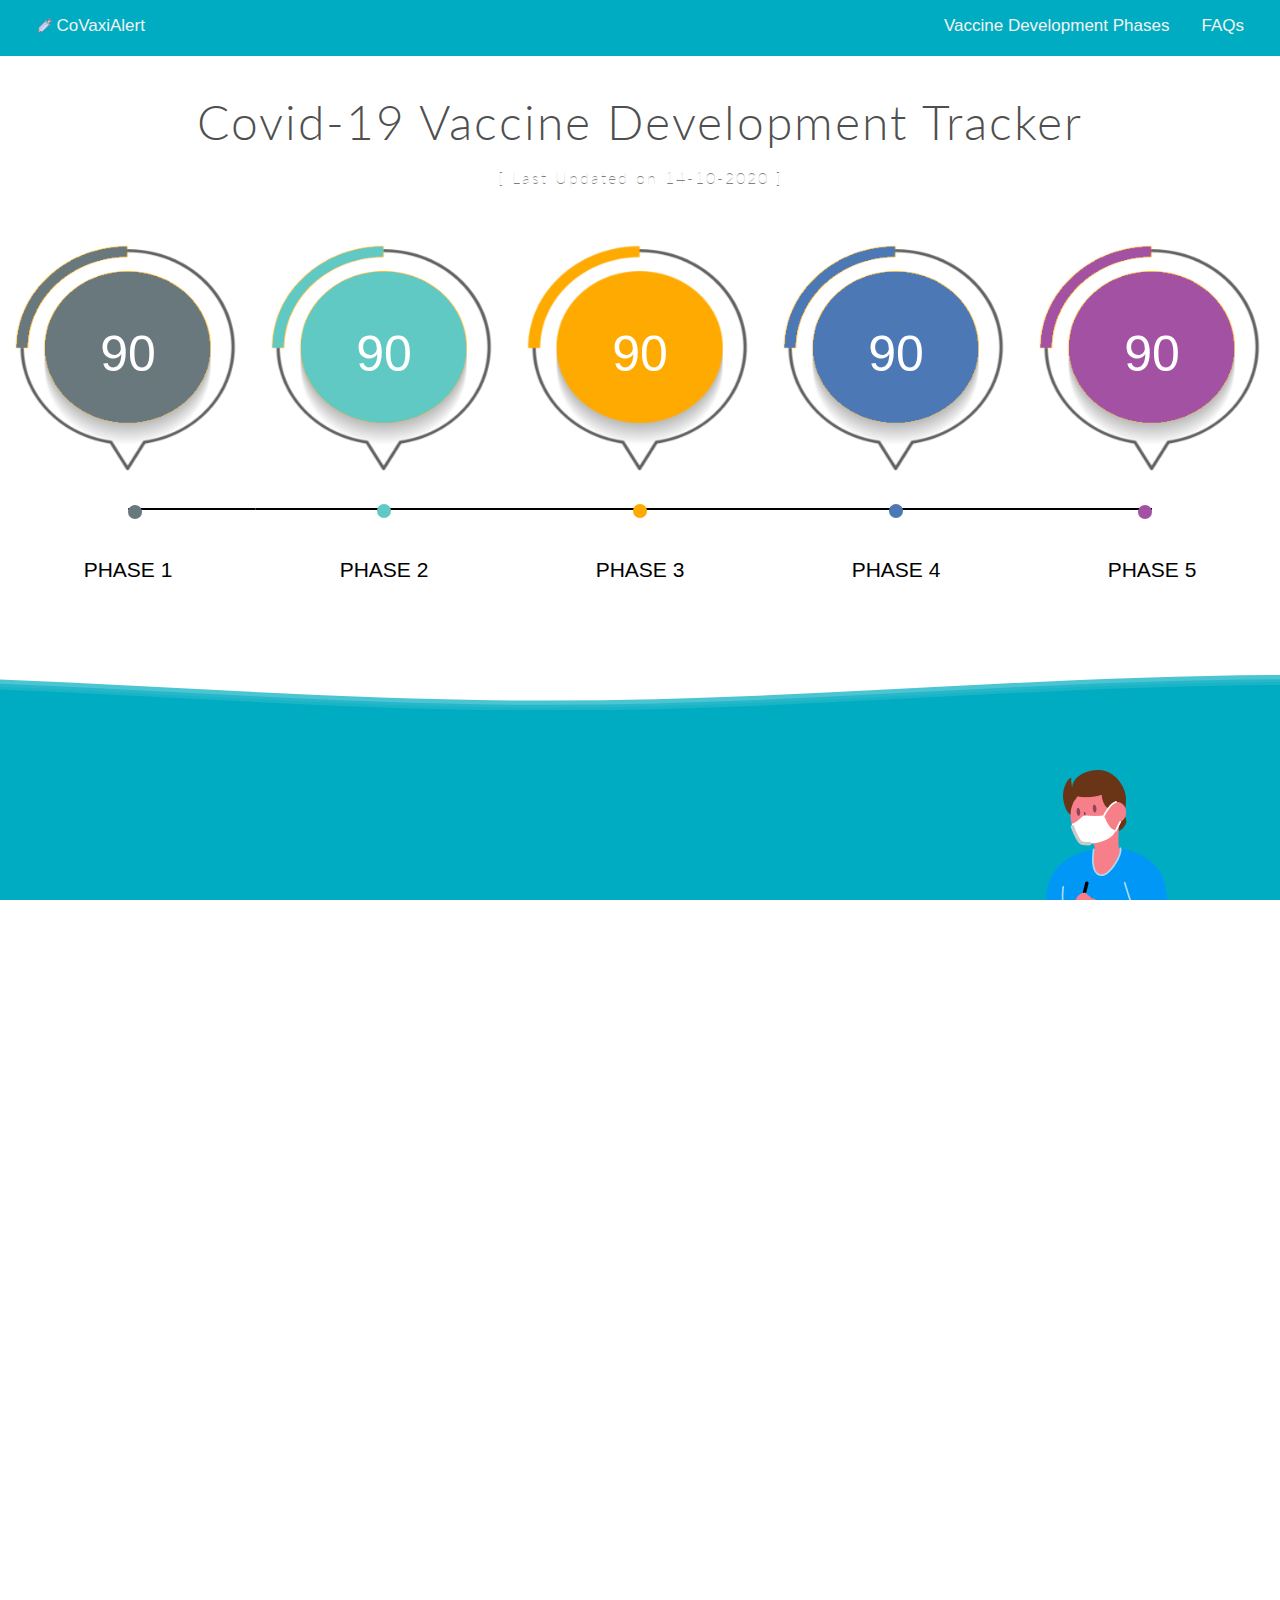
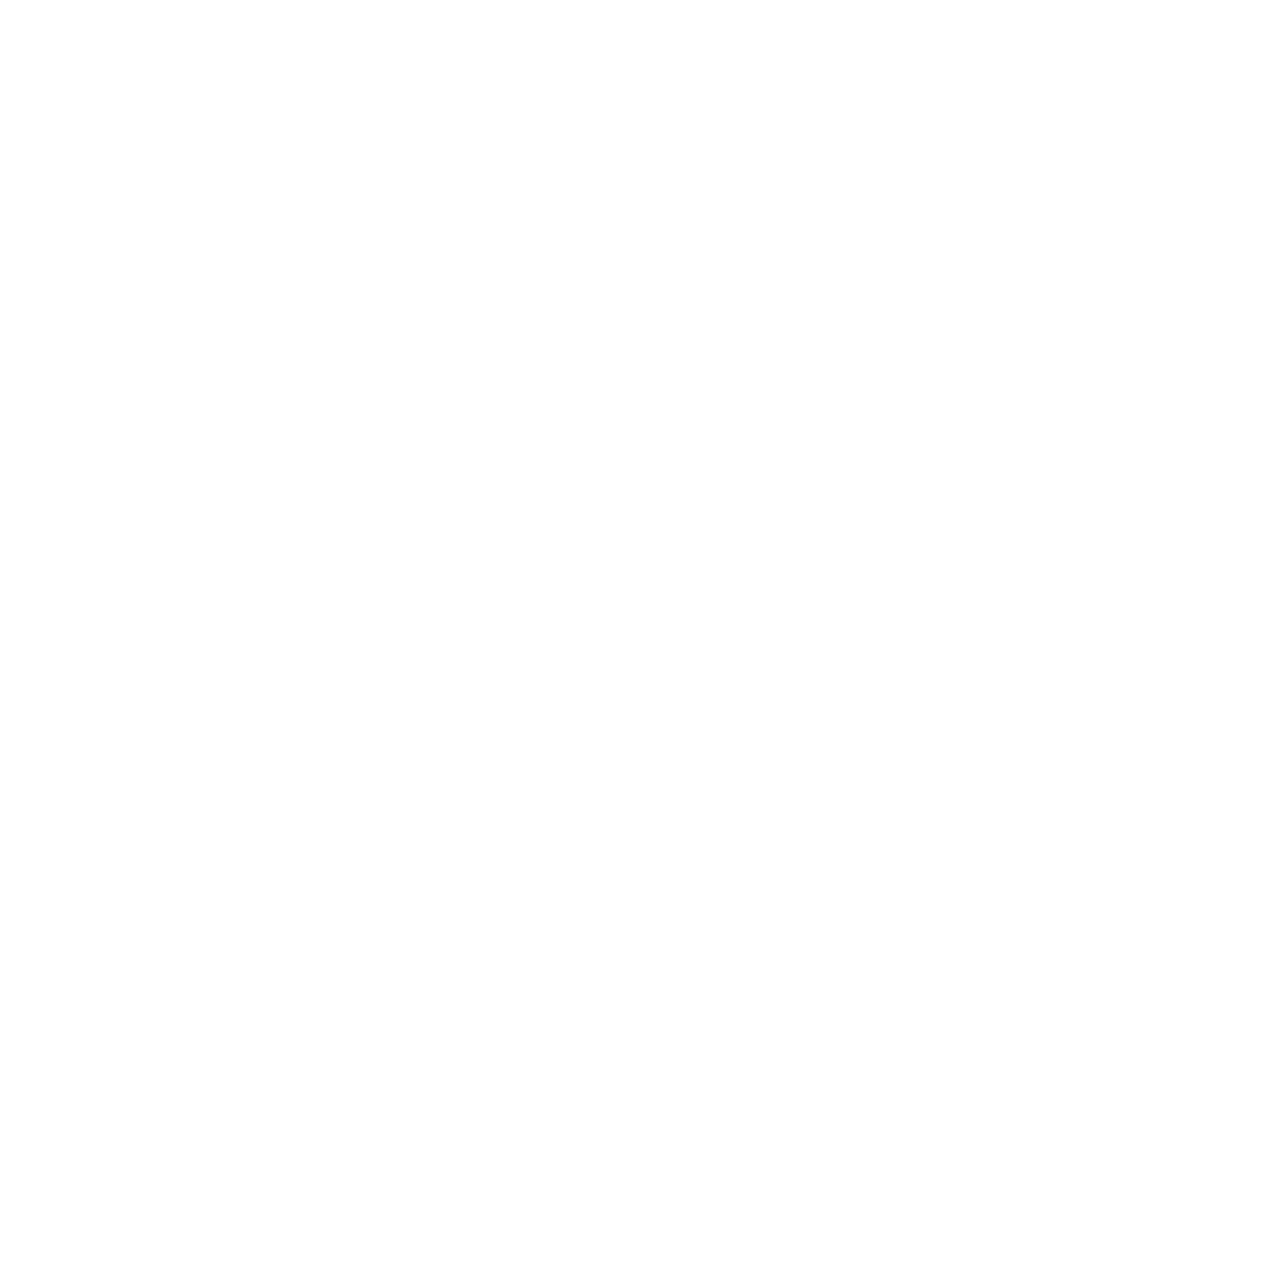
==== commit d11a70e7: "made nav,faq,development page responsive" ====
--- a/index.html
+++ b/index.html
@@ -28,17 +28,18 @@
 	<body>
 
 
-		<div class="topnav" >
+		<div class="topnav" id="myTopnav">
 			<a  href="#" class="logo">
 				<img src="assets\icons8-syringe-64 1.png">
 				CoVaxiAlert
 			</a>
-		    <a href="faq.html" class="menu">FAQs</a>
-		    <a href="development.html" class="menu">Vaccine Development Phases</a>
-		    <a href="javascript:void(0);" class="icon" onclick="myFunction()">
-		    	<i class="fa fa-bars"></i>
-		  	</a>
-		</div>
+			<a href="faq.html" class="menu">FAQs</a>
+			<a href="development.html" class="menu">Vaccine Development Phases</a>
+			<a href="javascript:void(0);" class="icon" onclick="myFunction()">
+				<i class="fa fa-bars"></i>
+			</a>
+
+	 	</div>
 		
 		<!-- WAVES -->
 		<div>
@@ -115,9 +116,9 @@
 
 
 		<div class="content flex-desc">
-			<div class="advertisement">
+			<!-- <div class="advertisement">
 				<img src="assets/Rectangle 6ad.png" alt="" >
-			</div>
+			</div> -->
 		    
 		    <div class="description">
 		    	<div class="description_title">About Covid -19 Vaccine Development</div>
@@ -209,7 +210,7 @@
 		    	<div class="description_text">Repurposing of available drugs and research studies for the search of new therapeutic agents are underway in various countries around the world. Various research institutions and pharma companies are trying to find therapeutic drugs based treatment for novel pandemic severe acute respiratory syndrome coronavirus 2 (SARS-CoV-2).</div>
 		    </div>
 
-		    <div class="advertisement"><img src="assets/Rectangle 6ad.png" alt="" ></div>
+		    <!-- <div class="advertisement"><img src="assets/Rectangle 6ad.png" alt="" ></div> -->
 		</div>
 
 		<div>
@@ -232,6 +233,7 @@
 
 	    </div>
 
+	    <!-- <script type="text/javascript" src="navigation.js"></script> -->
 	    <script type="text/javascript" src="navigation.js"></script>
 
 	<!-- <script type="text/javascript" src="demands.js"></script> -->
--- a/navigation.css
+++ b/navigation.css
@@ -54,6 +54,9 @@
     float: right;
     display: block;
   }
+  .topnav{
+    padding: 0 2rem;
+  }
 }
 
 /* The "responsive" class is added to the topnav with JavaScript when the user clicks on the icon. This class makes the topnav look good on small screens (display the links vertically instead of horizontally) */
@@ -71,11 +74,12 @@
   }
 }
 
- /* Extra small devices (phones, 600px and down) */
-@media only screen and (max-width: 600px) {...}
-
 /* Small devices (portrait tablets and large phones, 600px and up) */
-@media only screen and (min-width: 600px) {...}
+@media only screen and (min-width: 600px) {
+  .topnav{
+    padding: 0 2rem;
+  }
+}
 
 /* Medium devices (landscape tablets, 768px and up) */
 @media only screen and (min-width: 768px) {...}
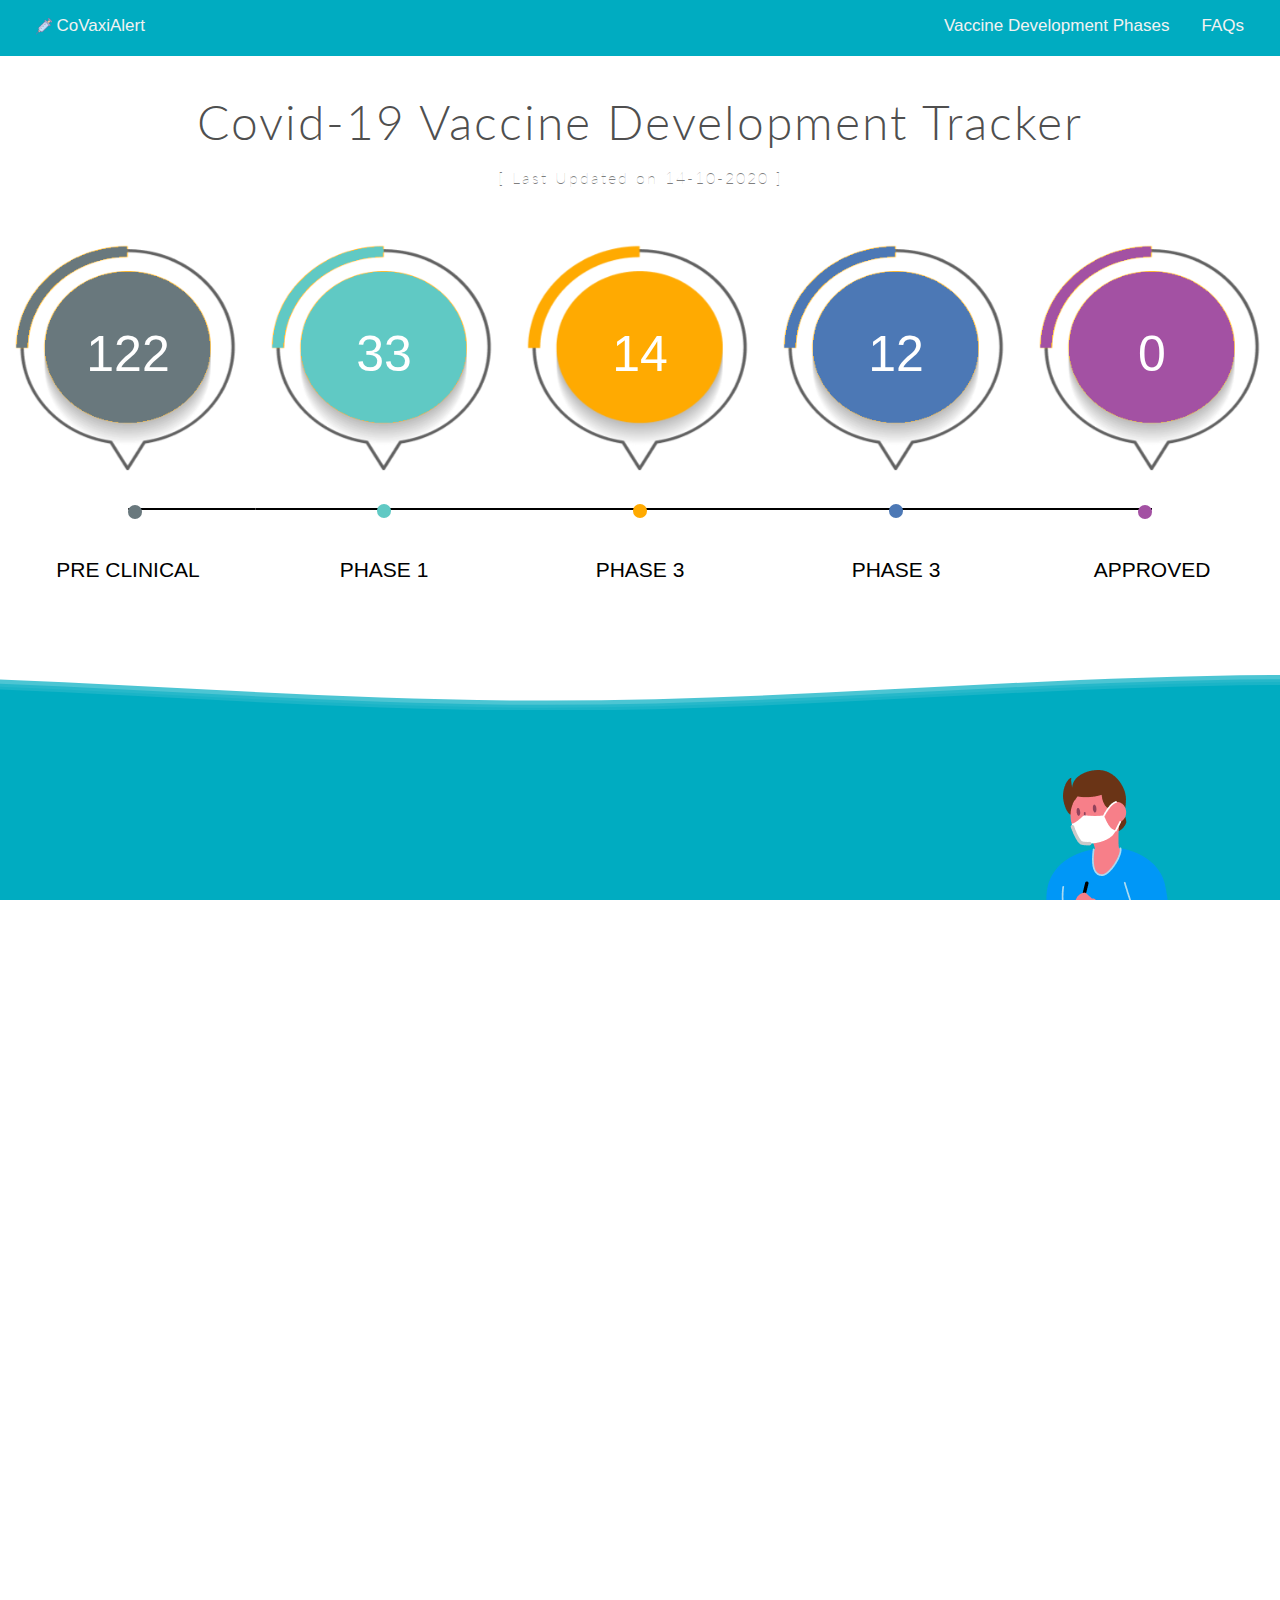
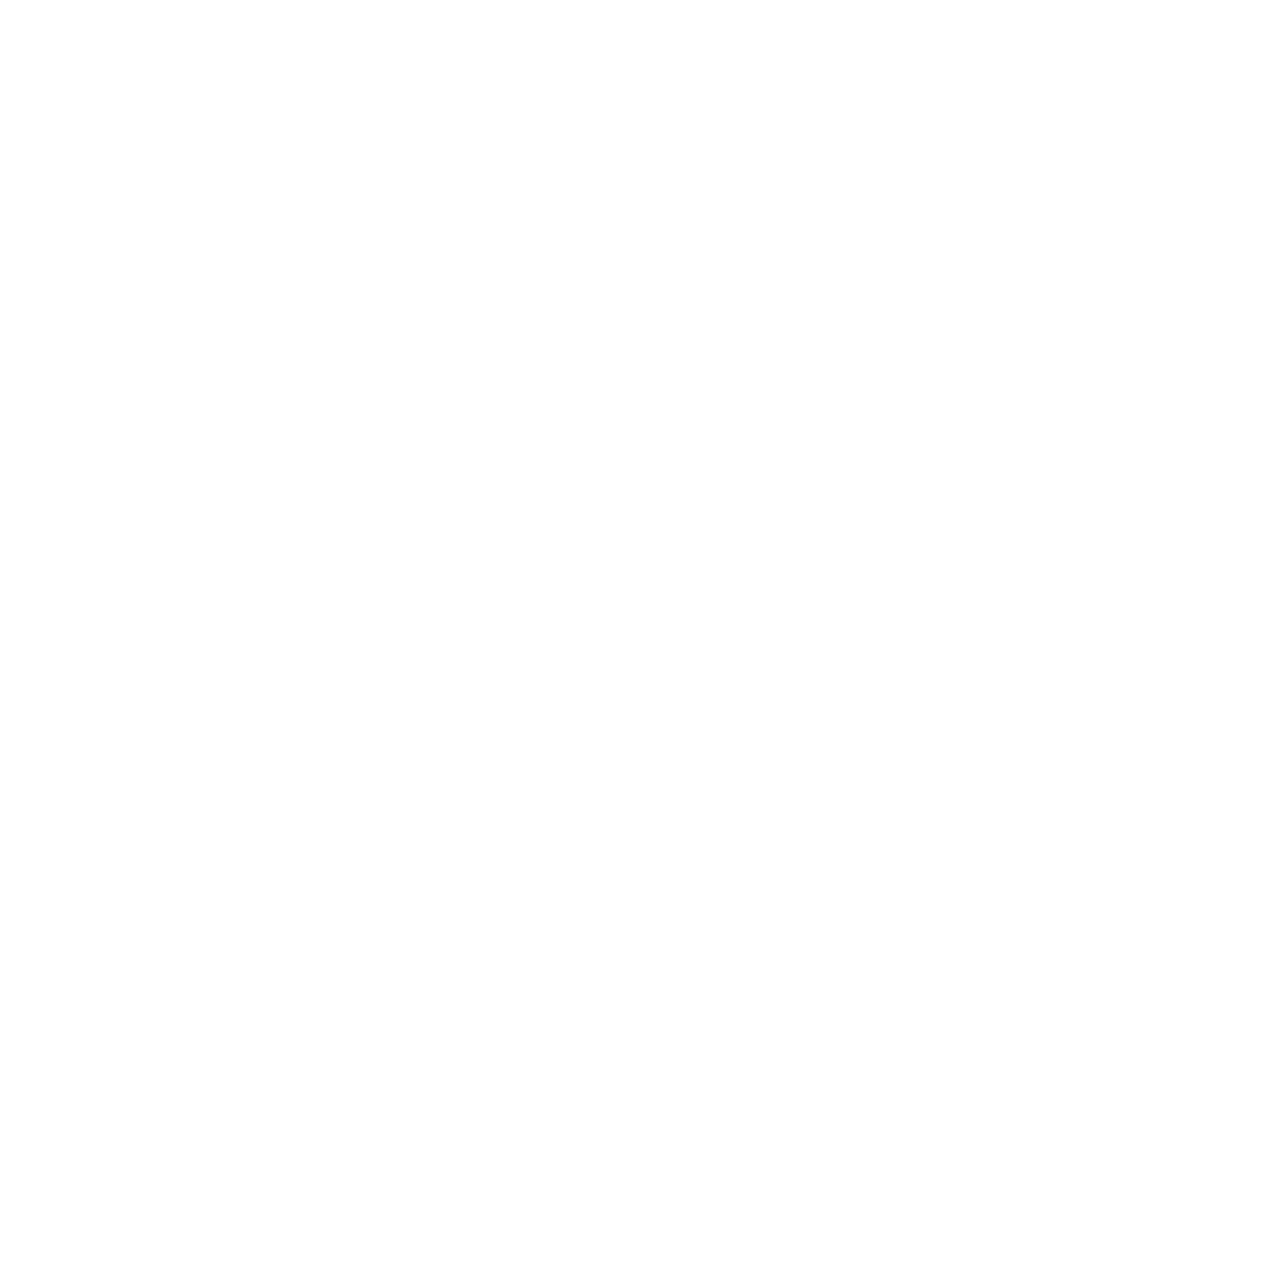
==== commit 6bd2701f: "updated figures 1" ====
--- a/index.html
+++ b/index.html
@@ -73,25 +73,25 @@
 					<!-- <div class="line">
 						<img src="assets/Grouptimeline.png">
 					</div> -->
-					<div class="img1 img_"><div class="number">90</div></div>
+					<div class="img1 img_"><div class="number">122</div></div>
 					<div class="line-end-left"><div class></div><div class="line1"></div></div>
-					<div class="phase1">PHASE 1</div>
-
-					<div class="img2 img_"><div class="number">90</div></div>
+					<div class="phase1">PRE CLINICAL</div>
+
+					<div class="img2 img_"><div class="number">33</div></div>
 					<div class="line2"><div class="circle"></div></div>
-					<div class="phase2">PHASE 2</div>
-
-					<div class="img3 img_"><div class="number">90</div></div>
+					<div class="phase2">PHASE 1</div>
+
+					<div class="img3 img_"><div class="number">14</div></div>
 					<div class="line3"><div class="circle"></div></div>
 					<div class="phase3">PHASE 3</div>
 
-					<div class="img4 img_"><div class="number">90</div></div>
+					<div class="img4 img_"><div class="number">12</div></div>
 					<div class="line4"><div class="circle"></div></div>
-					<div class="phase4">PHASE 4</div>
-
-					<div class="img5 img_"><div class="number">90</div></div>
+					<div class="phase4">PHASE 3</div>
+
+					<div class="img5 img_"><div class="number">0</div></div>
 					<div class="line5"></div>
-					<div class="phase5">PHASE 5</div>
+					<div class="phase5">APPROVED</div>
 				</div>
 			</div>	        
 
@@ -163,25 +163,25 @@
 					<!-- <div class="line">
 						<img src="assets/Grouptimeline.png">
 					</div> -->
-					<div class="img1 img_"><div class="number">90</div></div>
+					<div class="img1 img_"><div class="number">82</div></div>
 					<div class="line-end-left"><div class></div><div class="line1"></div></div>
-					<div class="phase1">PHASE 1</div>
-
-					<div class="img2 img_"><div class="number">90</div></div>
+					<div class="phase1">PRE-CLINICAL</div>
+
+					<div class="img2 img_"><div class="number">112</div></div>
 					<div class="line2"><div class="circle"></div></div>
-					<div class="phase2">PHASE 2</div>
-
-					<div class="img3 img_"><div class="number">90</div></div>
+					<div class="phase2">PHASE 1</div>
+
+					<div class="img3 img_"><div class="number">242</div></div>
 					<div class="line3"><div class="circle"></div></div>
-					<div class="phase3">PHASE 3</div>
-
-					<div class="img4 img_"><div class="number">90</div></div>
+					<div class="phase3">PHASE 2</div>
+
+					<div class="img4 img_"><div class="number">126</div></div>
 					<div class="line4"><div class="circle"></div></div>
-					<div class="phase4">PHASE 4</div>
-
-					<div class="img5 img_"><div class="number">90</div></div>
+					<div class="phase4">PHASE 3</div>
+
+					<div class="img5 img_"><div class="number">46</div></div>
 					<div class="line5"></div>
-					<div class="phase5">PHASE 5</div>
+					<div class="phase5">PHASE 4</div>
 				</div>
 			</div>	
 
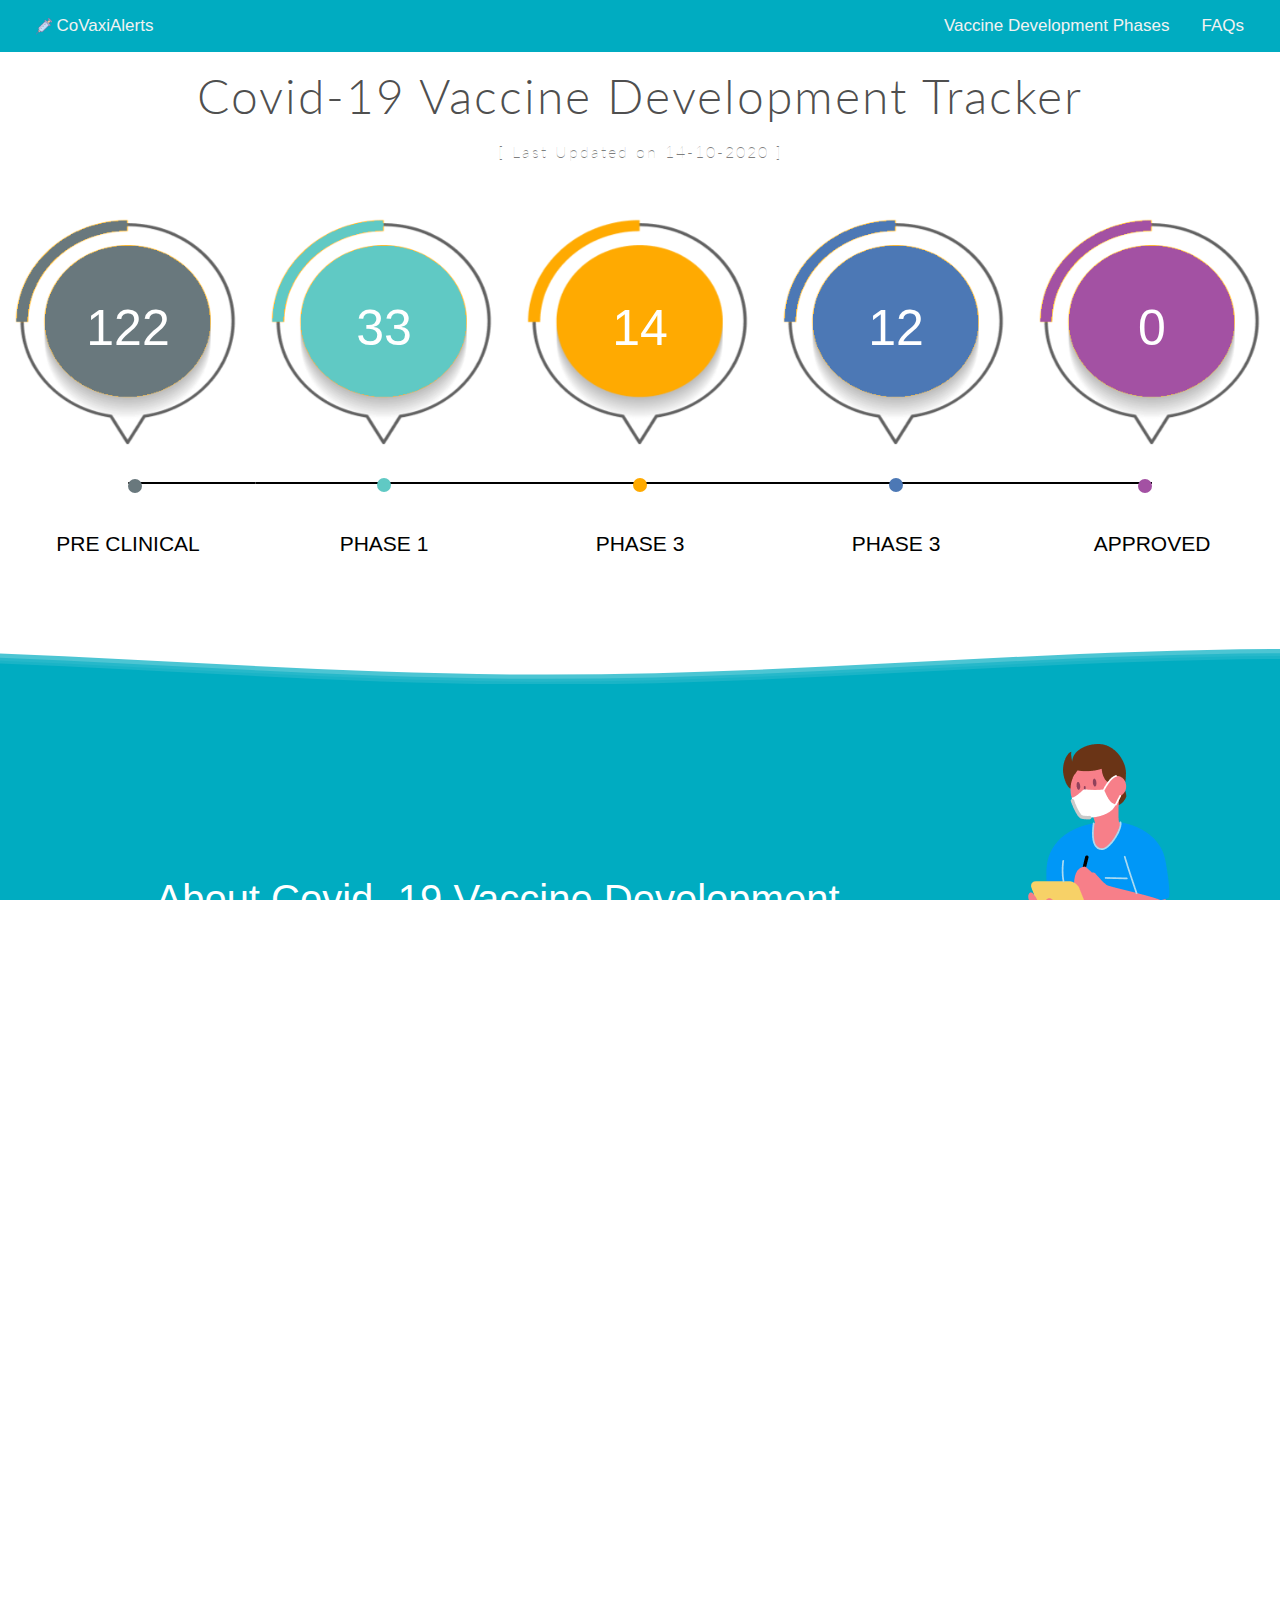
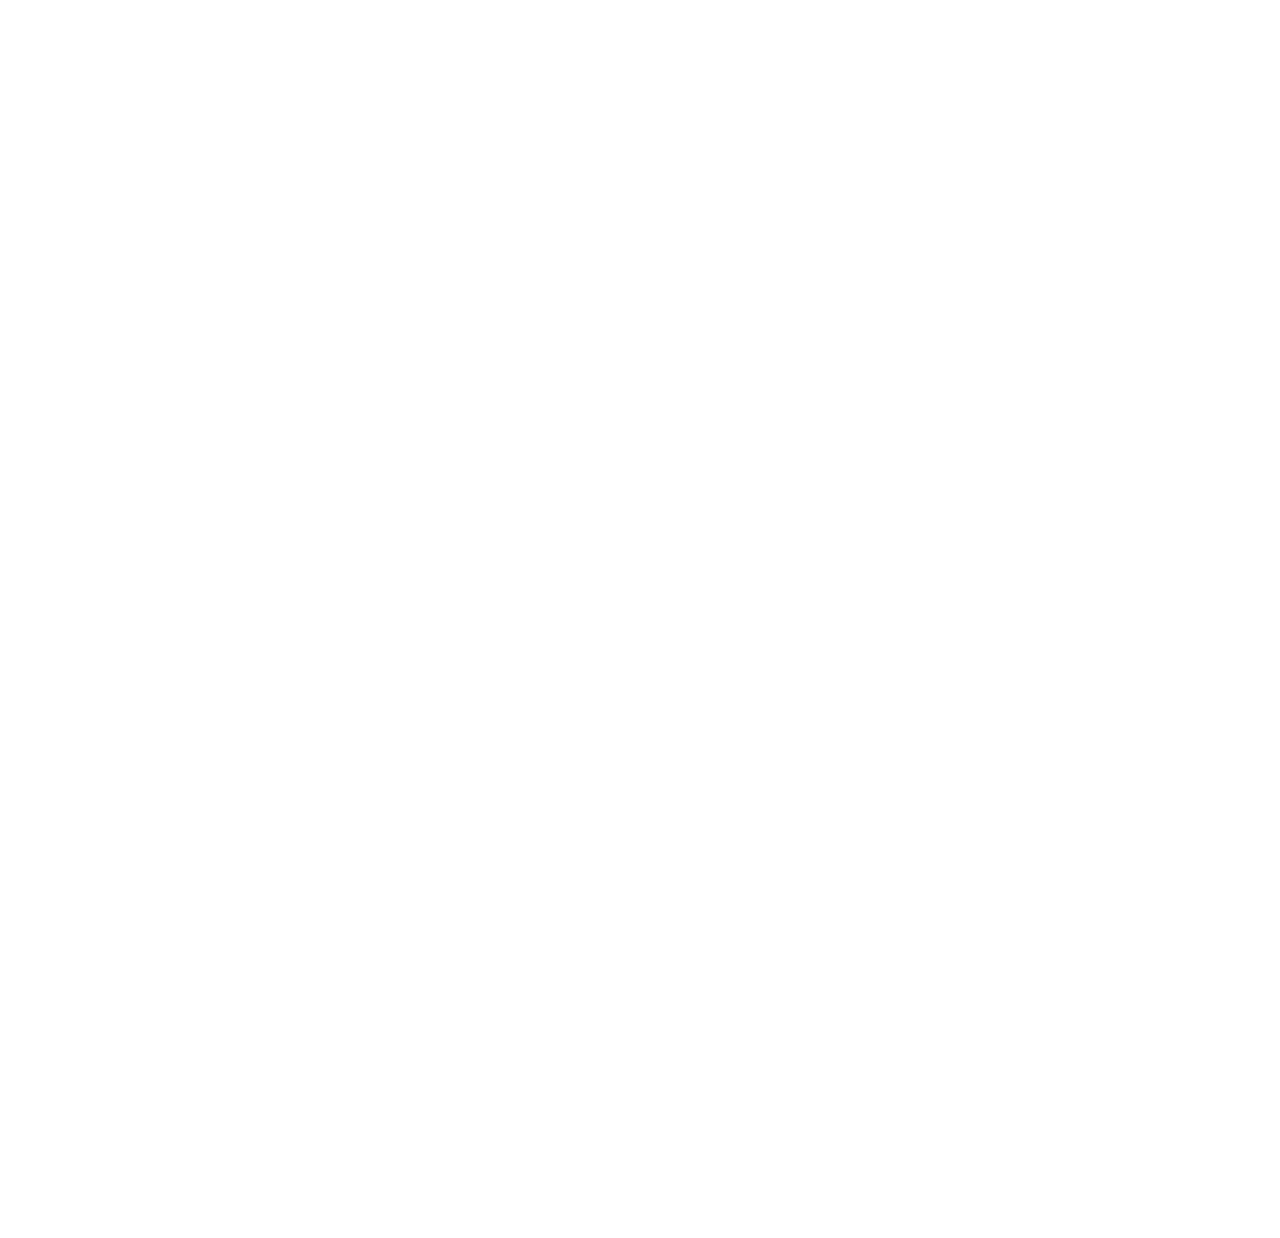
==== commit e27a5f02: "miinot design improvements" ====
--- a/index.html
+++ b/index.html
@@ -31,7 +31,7 @@
 		<div class="topnav" id="myTopnav">
 			<a  href="#" class="logo">
 				<img src="assets\icons8-syringe-64 1.png">
-				CoVaxiAlert
+				CoVaxiAlerts
 			</a>
 			<a href="faq.html" class="menu">FAQs</a>
 			<a href="development.html" class="menu">Vaccine Development Phases</a>
@@ -43,7 +43,7 @@
 		
 		<!-- WAVES -->
 		<div>
-	        <svg class="waves2" style="padding-top: 4em" xmlns="http://www.w3.org/2000/svg" xmlns:xlink="http://www.w3.org/1999/xlink" viewBox="0 24 150 28" preserveAspectRatio="none" shape-rendering="auto">
+	        <svg class="waves2" xmlns="http://www.w3.org/2000/svg" xmlns:xlink="http://www.w3.org/1999/xlink" viewBox="0 24 150 28" preserveAspectRatio="none" shape-rendering="auto">
 	            <defs>
 	                <path id="gentle-wave" d="M-160 44c30 0 58-18 88-18s 58 18 88 18 58-18 88-18 58 18 88 18 v44h-352z" />
 	            </defs>
--- a/content.css
+++ b/content.css
@@ -14,17 +14,19 @@
 		color: white;
 	}
 
-	.flex-desc div{
-		/*border: 1px solid;*/
-	}
-
-	.advertisement{
-		/*border: 1px solid;*/
-		width: auto;
-		margin-right: 1em;
-		margin-left: 1em;
-		/*object-fit: scale-down;*/
-	}
+	.flex-desc img{
+		display: none;
+	}
+
+	.flex-desc div{
+		/*border: 1px solid;*/
+	}
+
+/*	.advertisement{
+		width: auto;
+		margin-right: 1em;
+		margin-left: 1em;
+	}*/
 
 	.advertisement img{
 		height: 12em;		
@@ -42,30 +44,28 @@
 		margin-bottom: 1em;
 		padding-bottom: .5em;
 		width: 100%;
-		font-size: 1.5rem;
-		border-bottom: 1px solid white;
-	}
-
-	.description_text{
-		font-size: 1rem;
-		margin-bottom: 1em;
-		width: 100%;
-		/*border: 1px solid;*/
-	}
-
-	.img{
-	    width: auto;
-		margin-right: 1em;
-		margin-left: 1em;
-	    /*max-height: 100%;*/
-	}
+		font-size: 2rem;
+		border-bottom: 1px solid white;
+	}
+
+	.description_text{
+		font-size: q.5rem;
+		margin-bottom: 1em;
+		width: 100%;
+		/*border: 1px solid;*/
+	}
+
+	/*.img{
+	    width: auto;
+		margin-right: 1em;
+		margin-left: 1em;	}
 
 	.img img{
 		height: 12em;
-	}
-
-	.Disclamer{
-		padding: 1em;
+	}*/
+
+	.Disclamer{
+		padding: 5em;
 	}
 	.Disclamer h2{
 		font-size: 1.5rem;
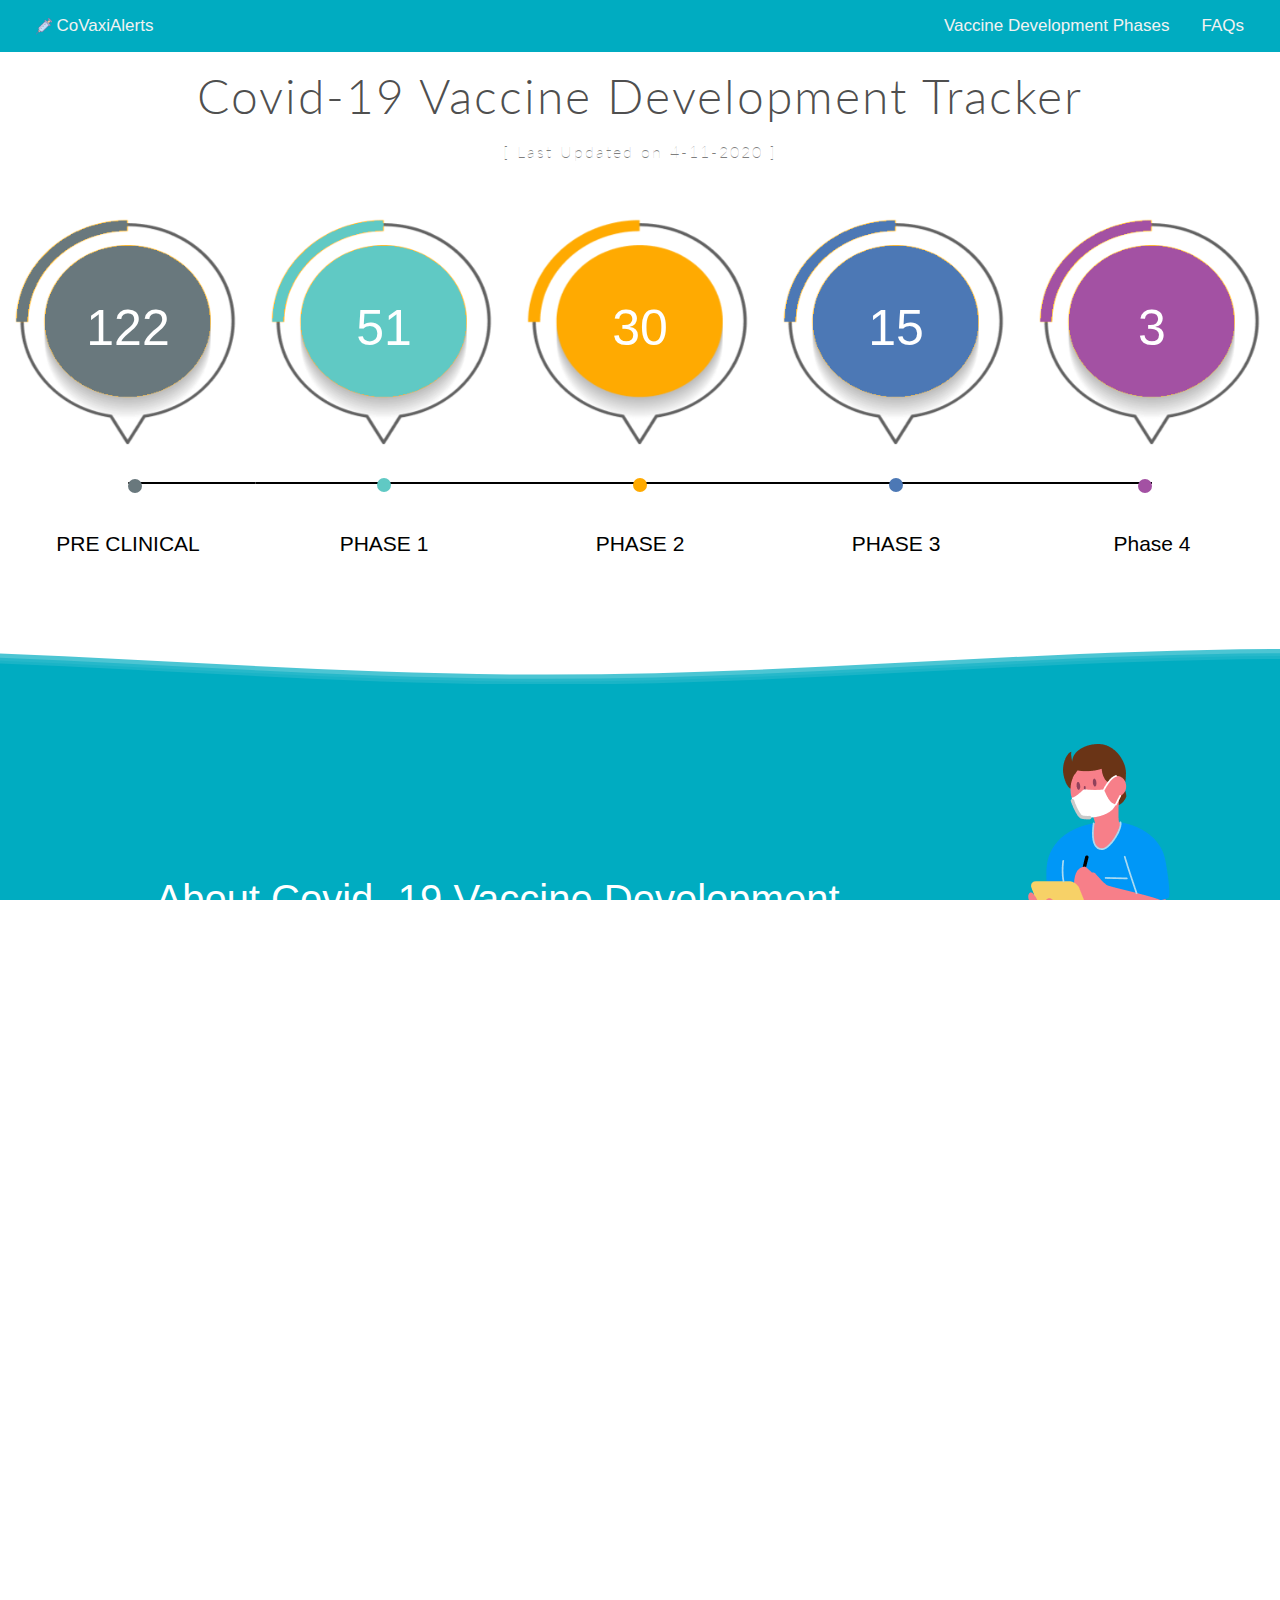
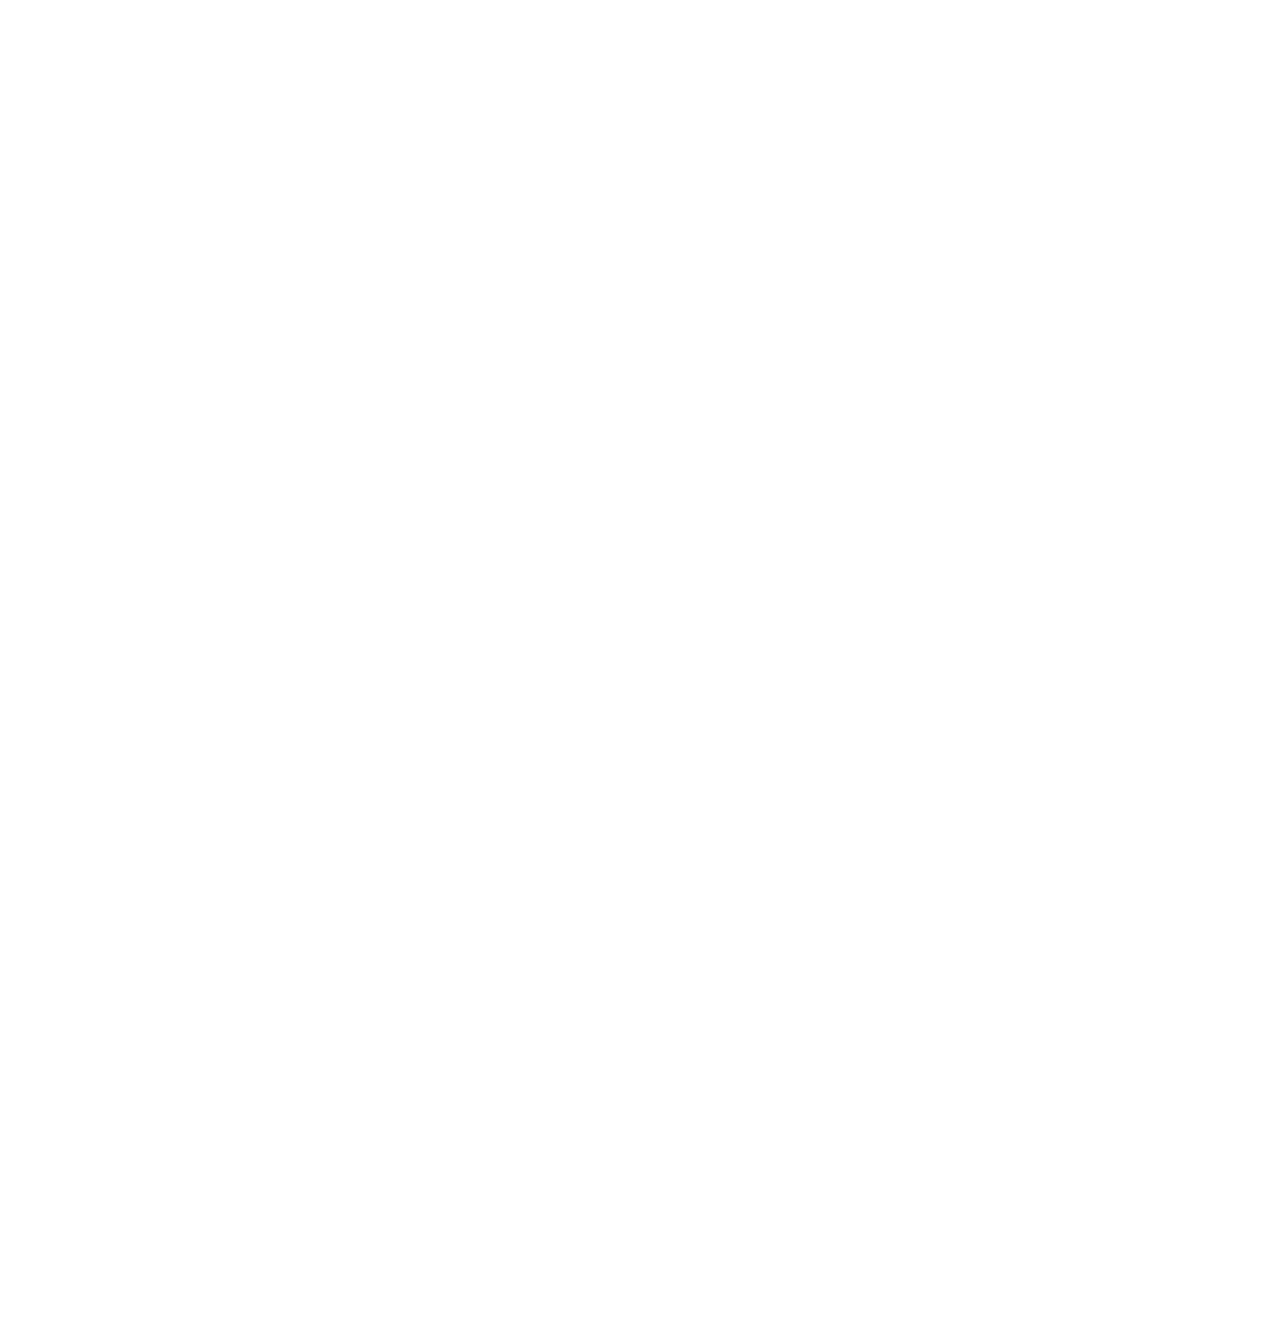
==== commit 0565b703: "added t&c, policy page, footer" ====
--- a/index.html
+++ b/index.html
@@ -1,6 +1,18 @@
 <!DOCTYPE html>
 <html>
 	<head>
+
+				<!-- Global site tag (gtag.js) - Google Analytics -->
+		<script async src="https://www.googletagmanager.com/gtag/js?id=G-NRMSK80KEK"></script>
+		<script>
+		  window.dataLayer = window.dataLayer || [];
+		  function gtag(){dataLayer.push(arguments);}
+		  gtag('js', new Date());
+
+		  gtag('config', 'G-NRMSK80KEK');
+		</script>
+
+		<title>CoVaxiAlerts - Covid-19 Vaccine and Theraputic Drug Tracker</title>
 
 		<meta charset="utf-8">
 		<meta name="viewport" content="width=device-width, initial-scale=1">
@@ -65,7 +77,7 @@
 			c-22.4,3-38.4,9.2-47.8,18.3c-11.2,10.9-13.6,26.7-16.3,45c-3.1,20.8-6.6,44.4-25.3,62.4c-19.8,19.1-51.6,26.9-100.2,24.6l1.8-39.7		c35.9,1.6,59.7-2.9,70.8-13.6c8.9-8.6,11.1-22.9,13.5-39.6c6.3-42,14.8-99.4,141.4-99.4h41L333,166c-12.6,16-45.4,68.2-31.2,96.2	c9.2,18.3,41.5,25.6,91.2,24.2l1.1,39.8C390.5,326.2,387.1,326.3,383.8,326.3z" />
 			        </g>
 			        <h1>Covid-19 Vaccine Development Tracker</h1>
-			        <h3>[ Last Updated on 14-10-2020 ]</h3>
+			        <h3>[ Last Updated on 4-11-2020 ]</h3>
 		    </div>
 
 			<div class="timeline-container">
@@ -77,21 +89,21 @@
 					<div class="line-end-left"><div class></div><div class="line1"></div></div>
 					<div class="phase1">PRE CLINICAL</div>
 
-					<div class="img2 img_"><div class="number">33</div></div>
+					<div class="img2 img_"><div class="number">51</div></div>
 					<div class="line2"><div class="circle"></div></div>
 					<div class="phase2">PHASE 1</div>
 
-					<div class="img3 img_"><div class="number">14</div></div>
+					<div class="img3 img_"><div class="number">30</div></div>
 					<div class="line3"><div class="circle"></div></div>
-					<div class="phase3">PHASE 3</div>
-
-					<div class="img4 img_"><div class="number">12</div></div>
+					<div class="phase3">PHASE 2</div>
+
+					<div class="img4 img_"><div class="number">15</div></div>
 					<div class="line4"><div class="circle"></div></div>
 					<div class="phase4">PHASE 3</div>
 
-					<div class="img5 img_"><div class="number">0</div></div>
+					<div class="img5 img_"><div class="number">3</div></div>
 					<div class="line5"></div>
-					<div class="phase5">APPROVED</div>
+					<div class="phase5">Phase 4</div>
 				</div>
 			</div>	        
 
@@ -125,7 +137,7 @@
 		    			    	<div class="description_text">Development of vaccines require years of research and testing before reaching to the clinic, but scientists are racing to produce a safe and effective coronavirus vaccine by next year. Researchers are testing 54 vaccines in clinical trials on humans, and at least 91 preclinical vaccines are under active investigation in animals.</div>
 		    </div>
 
-		    <div class="img"><img src="assets\doctor-man 1.png" alt="" ></div>
+		    <div class="img"><img src="assets\doctor-man 1.png" alt="Nurse - covid vaccine" ></div>
 		</div>
 
 	<!--Waves Container-->
@@ -167,19 +179,19 @@
 					<div class="line-end-left"><div class></div><div class="line1"></div></div>
 					<div class="phase1">PRE-CLINICAL</div>
 
-					<div class="img2 img_"><div class="number">112</div></div>
+					<div class="img2 img_"><div class="number">113</div></div>
 					<div class="line2"><div class="circle"></div></div>
 					<div class="phase2">PHASE 1</div>
 
-					<div class="img3 img_"><div class="number">242</div></div>
+					<div class="img3 img_"><div class="number">249</div></div>
 					<div class="line3"><div class="circle"></div></div>
 					<div class="phase3">PHASE 2</div>
 
-					<div class="img4 img_"><div class="number">126</div></div>
+					<div class="img4 img_"><div class="number">128</div></div>
 					<div class="line4"><div class="circle"></div></div>
 					<div class="phase4">PHASE 3</div>
 
-					<div class="img5 img_"><div class="number">46</div></div>
+					<div class="img5 img_"><div class="number">47</div></div>
 					<div class="line5"></div>
 					<div class="phase5">PHASE 4</div>
 				</div>
@@ -203,7 +215,7 @@
 		</div>
 
 		<div class="content flex-desc">
-			<div class="img"><img src="assets\Layer 2doctor women.png" alt="" ></div>
+			<div class="img"><img src="assets\Layer 2doctor women.png" alt="Doctor - covid vaccine" ></div>
 
 		    <div class="description">
 		    	<div class="description_title">About Covid -19 Theraputic Drug Development</div>
@@ -232,6 +244,11 @@
 	    	<p>CoVaxiAlert is currently tracking the development of vaccines for COVID-19 (SARS-CoV-2). This website contains an aggregation of publicly available information from validated sources. It is not an endorsement of one approach or treatment over another but simply a list of all treatments and vaccines currently in development. While CoVaxiAlert takes reasonable steps to verify the accuracy of the information presented in this page, we are not liable for any inaccuracies that may exist. CoVaxiAlert sources for data include official websites of Centre for Disease Control & Prevention (CDC), World Health Organisation (WHO), Milken Institute, Cytel and New York Times. Utmost care is taken to rely on credible data sources.</p>
 
 	    </div>
+	    <div class="footer">
+	    	<hr>
+	    	<div class="links"><a href="contactus.html">Contact Us</a> | <a href="aboutus.html">About Us</a> | <a href="DMCA.html">DMCA</a> | <a href="policy.html">Privacy Policy</a> | <a href="t&c.html">Terms and Conditions</a></div>
+	    	<div class="Copyright">©  <a href="index.html">Covaxialerts</a> All Rights Reserved.</div>
+	    </div>
 
 	    <!-- <script type="text/javascript" src="navigation.js"></script> -->
 	    <script type="text/javascript" src="navigation.js"></script>
--- a/index.css
+++ b/index.css
@@ -83,6 +83,12 @@
     /*background: linear-gradient(90deg, rgba(84, 58, 183, 1) 0%, rgba(0, 172, 193, 1) 100%);*/
     background: rgba(0, 172, 193, 1);
 }
+
+.footer{
+    text-align: center;
+    margin-bottom: 10px;
+    color: black;
+}
 /* Animation */
 .parallax>use {
     animation: move-forever 25s cubic-bezier(.55, .5, .45, .5) infinite;
@@ -103,6 +109,7 @@
     animation-delay: -5s;
     animation-duration: 20s;
 }
+
 @keyframes move-forever {
     0% {
         transform: translate3d(-90px, 0, 0);
--- a/content.css
+++ b/content.css
@@ -65,7 +65,7 @@
 	}*/
 
 	.Disclamer{
-		padding: 5em;
+		padding: 2em;
 	}
 	.Disclamer h2{
 		font-size: 1.5rem;
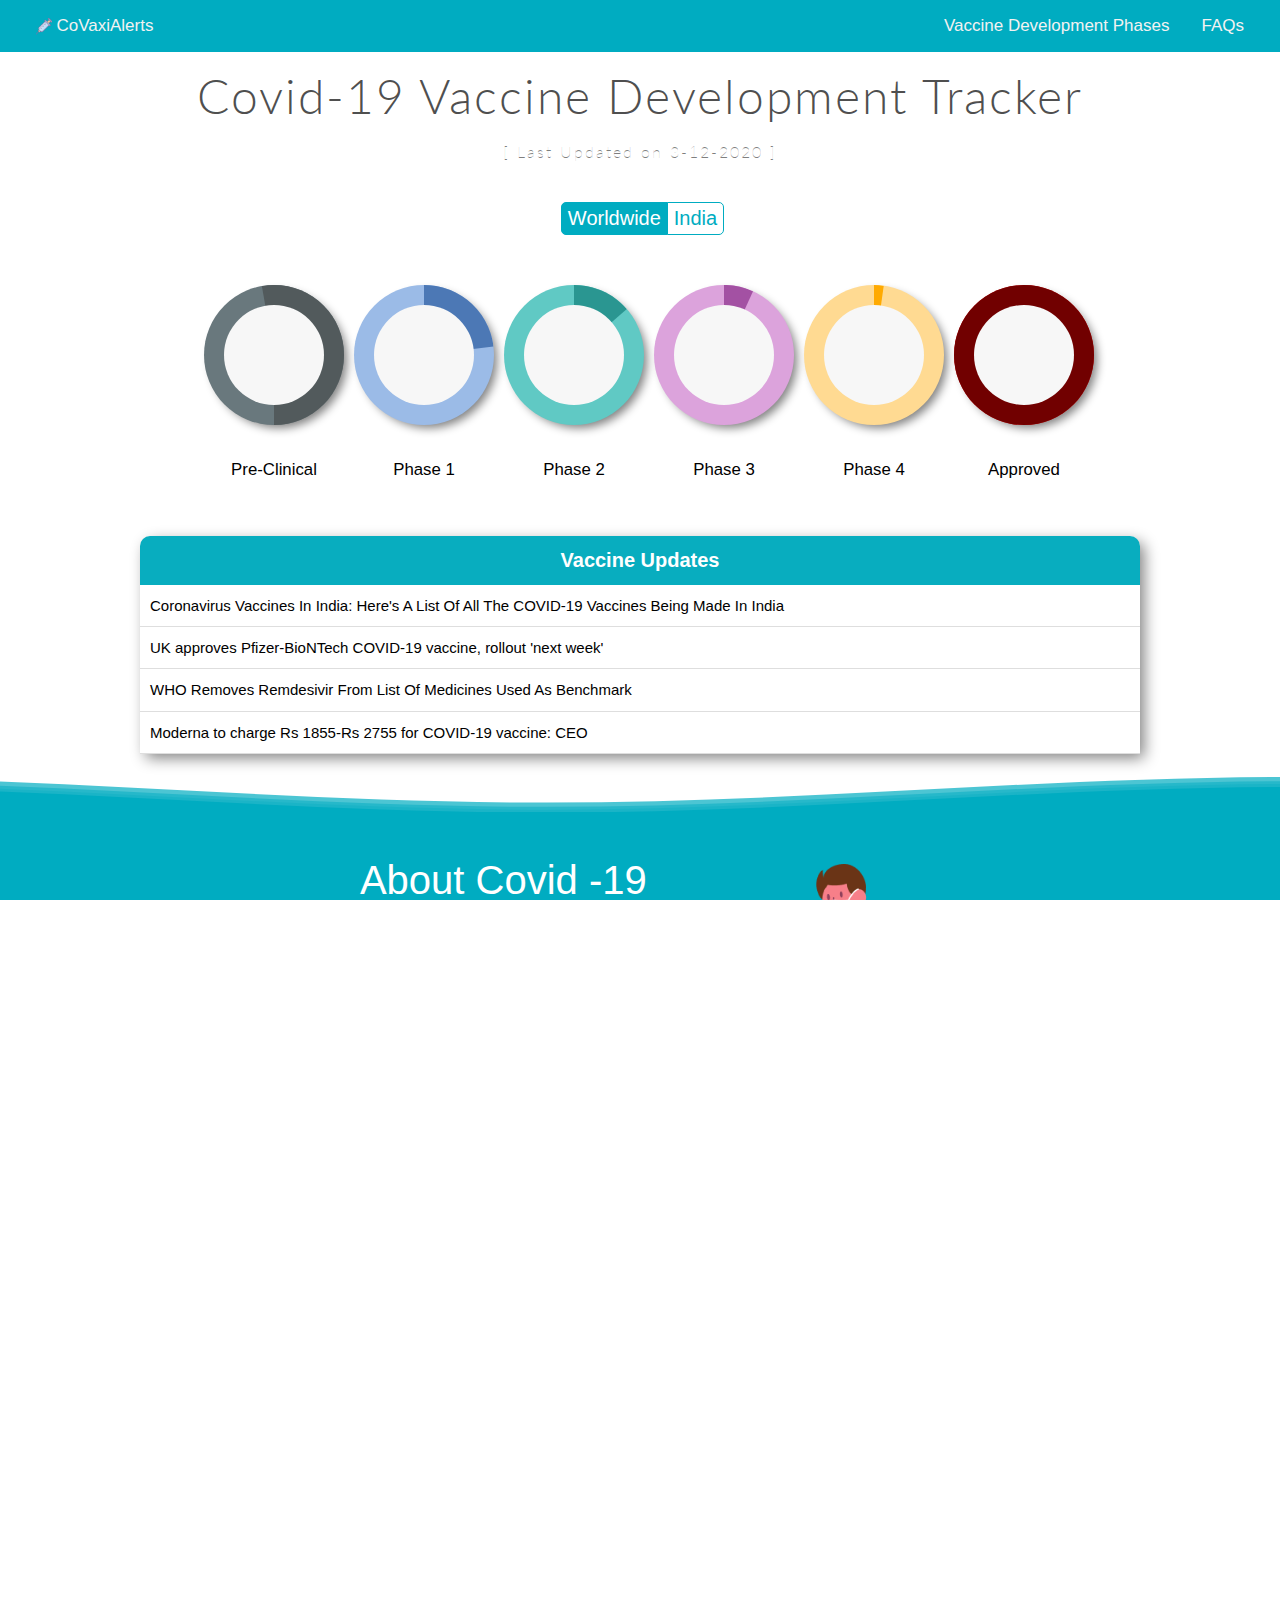
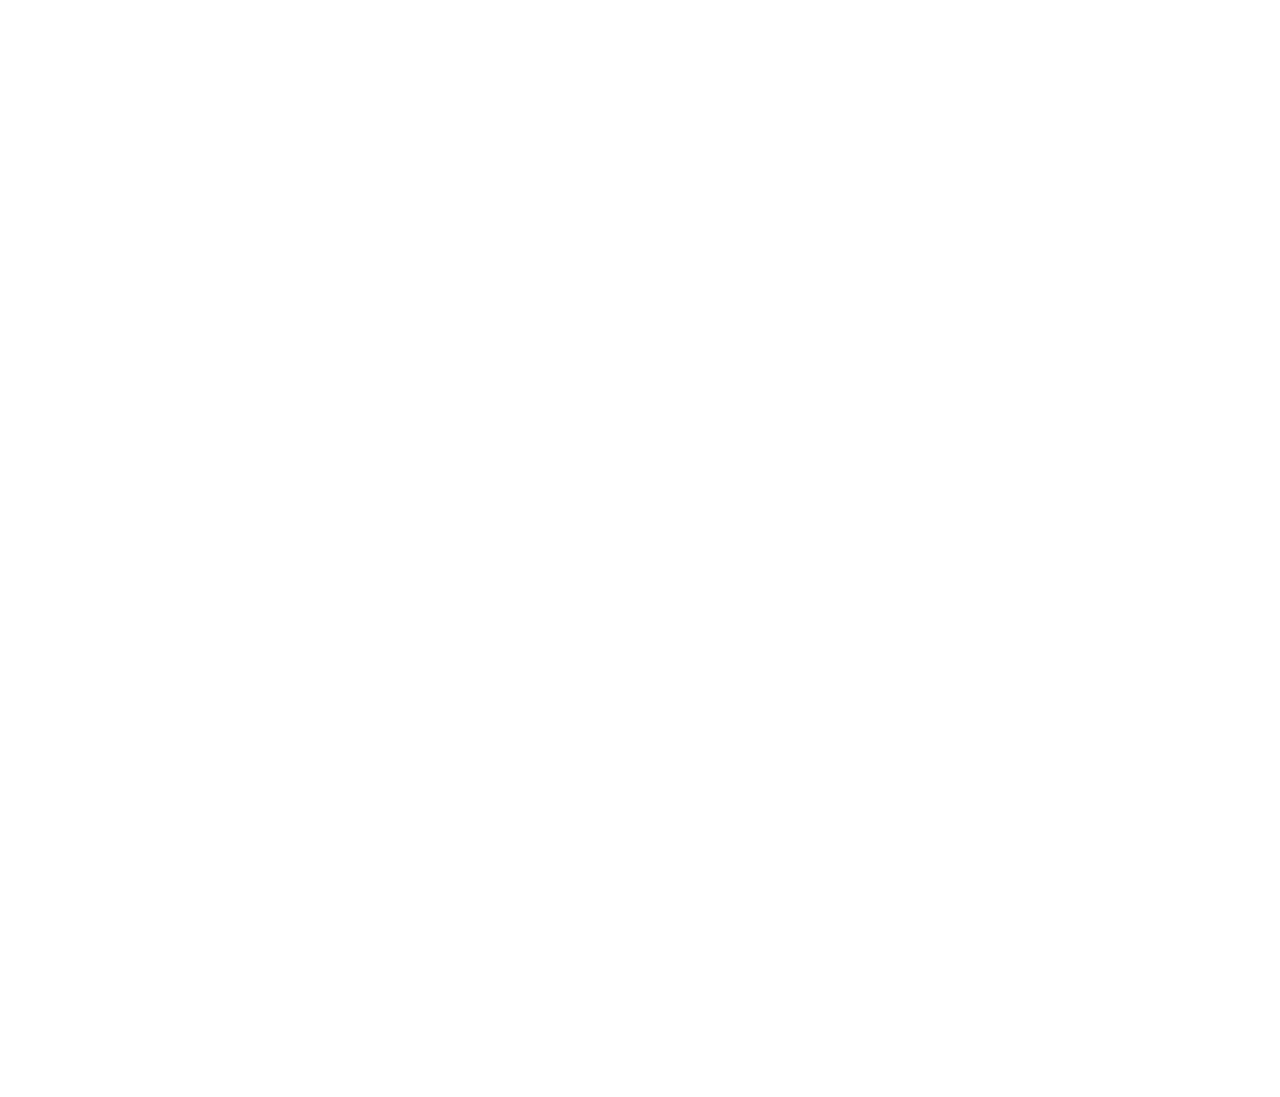
==== commit 172b9087: "changed timeline, added feed" ====
--- a/index.html
+++ b/index.html
@@ -12,6 +12,8 @@
 		  gtag('config', 'G-NRMSK80KEK');
 		</script>
 
+		<script data-ad-client="ca-pub-1813233185061856" async src="https://pagead2.googlesyndication.com/pagead/js/adsbygoogle.js"></script>
+
 		<title>CoVaxiAlerts - Covid-19 Vaccine and Theraputic Drug Tracker</title>
 
 		<meta charset="utf-8">
@@ -30,6 +32,8 @@
 		<link rel="stylesheet" type="text/css" href="content.css">
 		<link rel="stylesheet" type="text/css" href="navigation.css">
 		<link rel="stylesheet" type="text/css" href="timeline.css">
+		<link rel="stylesheet" type="text/css" href="feed.css">
+
 
 		<link rel="stylesheet" href="https://cdnjs.cloudflare.com/ajax/libs/font-awesome/4.7.0/css/font-awesome.min.css">
 
@@ -77,35 +81,218 @@
 			c-22.4,3-38.4,9.2-47.8,18.3c-11.2,10.9-13.6,26.7-16.3,45c-3.1,20.8-6.6,44.4-25.3,62.4c-19.8,19.1-51.6,26.9-100.2,24.6l1.8-39.7		c35.9,1.6,59.7-2.9,70.8-13.6c8.9-8.6,11.1-22.9,13.5-39.6c6.3-42,14.8-99.4,141.4-99.4h41L333,166c-12.6,16-45.4,68.2-31.2,96.2	c9.2,18.3,41.5,25.6,91.2,24.2l1.1,39.8C390.5,326.2,387.1,326.3,383.8,326.3z" />
 			        </g>
 			        <h1>Covid-19 Vaccine Development Tracker</h1>
-			        <h3>[ Last Updated on 4-11-2020 ]</h3>
-		    </div>
-
-			<div class="timeline-container">
-				<div class="timeline-grid">
-					<!-- <div class="line">
-						<img src="assets/Grouptimeline.png">
-					</div> -->
-					<div class="img1 img_"><div class="number">122</div></div>
-					<div class="line-end-left"><div class></div><div class="line1"></div></div>
-					<div class="phase1">PRE CLINICAL</div>
-
-					<div class="img2 img_"><div class="number">51</div></div>
-					<div class="line2"><div class="circle"></div></div>
-					<div class="phase2">PHASE 1</div>
-
-					<div class="img3 img_"><div class="number">30</div></div>
-					<div class="line3"><div class="circle"></div></div>
-					<div class="phase3">PHASE 2</div>
-
-					<div class="img4 img_"><div class="number">15</div></div>
-					<div class="line4"><div class="circle"></div></div>
-					<div class="phase4">PHASE 3</div>
-
-					<div class="img5 img_"><div class="number">3</div></div>
-					<div class="line5"></div>
-					<div class="phase5">Phase 4</div>
+			        <h3>[ Last Updated on 3-12-2020 ]</h3>
+		    </div>
+
+
+		    <div class="timeline_animated">
+		    	<button id="world-btn" onclick="toggle_world()">Worldwide</button>
+				<button id="india-btn" onclick="toggle_india()">India</button>
+
+			    <div class="statistics" id="world-stats">
+					<div class="rings">
+			            <div class="pie pie1">
+			                <div class="title">Pre-Clinical</div>
+			                <div class="outer-right mask">
+			                    <div class="inner-right"></div>
+			                </div>
+
+			                <div class="outer-left mask">
+			                    <div class="inner-left"></div>
+			                </div>
+			                <div class="content_">
+			                    <span>112</span>
+			                </div>
+			                <div class="arrow"></div>
+			            </div>
+			            
+			            <div class="pie pie2">
+			                <div class="title">Phase 1</div>
+			                <div class="outer-right mask">
+			                    <div class="inner-right"></div>
+			                </div>
+
+			                <div class="outer-left mask">
+			                    <div class="inner-left"></div>
+			                </div>
+			                <div class="content_">
+			                    <span>56</span>
+			                </div>
+			                <div class="arrow"></div>
+			            </div>
+
+			            <div class="pie pie3">
+			                <div class="title">Phase 2</div>
+			                <div class="outer-right mask">
+			                    <div class="inner-right"></div>
+			                </div>
+
+			                <div class="outer-left mask">
+			                    <div class="inner-left"></div>
+			                </div>
+			                <div class="content_">
+			                    <span>32</span>
+			                </div>
+			                <div class="arrow"></div>
+			            </div>
+
+			            <div class="pie pie4">
+			                <div class="title">Phase 3</div>
+			                <div class="outer-right mask">
+			                    <div class="inner-right"></div>
+			                </div>
+
+			                <div class="outer-left mask">
+			                    <div class="inner-left"></div>
+			                </div>
+			                <div class="content_">
+			                    <span>13</span>
+			                </div>
+			                <div class="arrow"></div>
+			            </div>
+
+			            <div class="pie pie5">
+			                <div class="title">Phase 4</div>
+			                <div class="outer-right mask">
+			                    <div class="inner-right"></div>
+			                </div>
+
+			                <div class="outer-left mask">
+			                    <div class="inner-left"></div>
+			                </div>
+			                <div class="content_">
+			                    <span>3</span>
+			                </div>
+			                <div class="arrow"></div>
+			            </div>
+
+			            <div class="pie pie6">
+			                <div class="title">Approved</div>
+			                <div class="outer-right mask">
+			                    <div class="inner-right"></div>
+			                </div>
+
+			                <div class="outer-left mask">
+			                    <div class="inner-left"></div>
+			                </div>
+			                <div class="content_">
+			                    <span>0</span>
+			                </div>
+			                <div class="arrow"></div>
+			            </div>
+
+			            <div class="clear"></div>
+				    </div>
 				</div>
-			</div>	        
+
+				<div class="statistics" id="india-stats">
+					<div class="rings">
+			            <div class="pie pie1_in">
+			                <div class="title">Pre-Clinical</div>
+			                <div class="outer-right mask">
+			                    <div class="inner-right"></div>
+			                </div>
+
+			                <div class="outer-left mask">
+			                    <div class="inner-left"></div>
+			                </div>
+			                <div class="content_">
+			                    <span>1</span>
+			                </div>
+			                <div class="arrow"></div>
+			            </div>
+			            
+			            <div class="pie pie2_in">
+			                <div class="title">Phase 1</div>
+			                <div class="outer-right mask">
+			                    <div class="inner-right"></div>
+			                </div>
+
+			                <div class="outer-left mask">
+			                    <div class="inner-left"></div>
+			                </div>
+			                <div class="content_">
+			                    <span>2</span>
+			                </div>
+			                <div class="arrow"></div>
+			            </div>
+
+			            <div class="pie pie3_in">
+			                <div class="title">Phase 2</div>
+			                <div class="outer-right mask">
+			                    <div class="inner-right"></div>
+			                </div>
+
+			                <div class="outer-left mask">
+			                    <div class="inner-left"></div>
+			                </div>
+			                <div class="content_">
+			                    <span>2</span>
+			                </div>
+			                <div class="arrow"></div>
+			            </div>
+
+			            <div class="pie pie4_in">
+			                <div class="title">Phase 3</div>
+			                <div class="outer-right mask">
+			                    <div class="inner-right"></div>
+			                </div>
+
+			                <div class="outer-left mask">
+			                    <div class="inner-left"></div>
+			                </div>
+			                <div class="content_">
+			                    <span>2</span>
+			                </div>
+			                <div class="arrow"></div>
+			            </div>
+
+			            <div class="pie pie5_in">
+			                <div class="title">Phase 4</div>
+			                <div class="outer-right mask">
+			                    <div class="inner-right"></div>
+			                </div>
+
+			                <div class="outer-left mask">
+			                    <div class="inner-left"></div>
+			                </div>
+			                <div class="content_">
+			                    <span>0</span>
+			                </div>
+			                <div class="arrow"></div>
+			            </div>
+
+			            <div class="pie pie6_in">
+			                <div class="title">Approved</div>
+			                <div class="outer-right mask">
+			                    <div class="inner-right"></div>
+			                </div>
+
+			                <div class="outer-left mask">
+			                    <div class="inner-left"></div>
+			                </div>
+			                <div class="content_">
+			                    <span>0</span>
+			                </div>
+			                <div class="arrow"></div>
+			            </div>
+
+			            <div class="clear"></div>
+				    </div>
+				</div>
+		    </div>
+
+		    <div class='feed-slot'>
+				<div class='feed-container'>
+					<div class='feed-head'><b>Vaccine Updates</b></div>
+					<div class='feed-body'>
+						<a href='https://timesofindia.indiatimes.com/life-style/health-fitness/health-news/coronavirus-vaccines-in-india-heres-a-list-of-all-covid-19-vaccines-made-in-india/photostory/79463339.cms'><div class='article'>Coronavirus Vaccines In India: Here's A List Of All The COVID-19 Vaccines Being Made In India</div></a>
+						<a href='https://m.dailyhunt.in/news/india/english/the+indian+express-epaper-indexp/uk+approves+pfizerbiontech+covid19+vaccine+rollout+next+week-newsid-n233373264?s=a&uu=0x1637080feab3d352&ss=wsp'><div class='article'>UK approves Pfizer-BioNTech COVID-19 vaccine, rollout 'next week'</div></a>
+						<a href='https://www.ndtv.com/world-news/world-health-organization-suspends-gileads-remdesivir-from-list-of-medicines-after-warning-against-use-on-covid-patients-2328154'><div class='article'>WHO Removes Remdesivir From List Of Medicines Used As Benchmark</div></a>
+						<a href=' https://m.dailyhunt.in/news/india/english/zee+news+english-epaper-zeeeng/moderna+to+charge+rs+1855rs+2755+for+covid19+vaccine+ceo-newsid-n230933844?s=a&uu=0x1637080feab3d352&ss=wsp'><div class='article'>Moderna to charge Rs 1855-Rs 2755 for COVID-19 vaccine: CEO</div></a>
+					</div>
+				</div>
+			</div>     
 
 	    <!--Waves Container-->
 		    <div>
@@ -167,35 +354,106 @@
 		            </g>
 		        </svg>
 		        <h1>Covid -19 Theraputic Drug Development Tracker</h1>
-		        <h3>[ Last Updated on 14-10-2020 ]</h3>
-		    </div>
-
-		    <div class="timeline-container">
-				<div class="timeline-grid">
-					<!-- <div class="line">
-						<img src="assets/Grouptimeline.png">
-					</div> -->
-					<div class="img1 img_"><div class="number">82</div></div>
-					<div class="line-end-left"><div class></div><div class="line1"></div></div>
-					<div class="phase1">PRE-CLINICAL</div>
-
-					<div class="img2 img_"><div class="number">113</div></div>
-					<div class="line2"><div class="circle"></div></div>
-					<div class="phase2">PHASE 1</div>
-
-					<div class="img3 img_"><div class="number">249</div></div>
-					<div class="line3"><div class="circle"></div></div>
-					<div class="phase3">PHASE 2</div>
-
-					<div class="img4 img_"><div class="number">128</div></div>
-					<div class="line4"><div class="circle"></div></div>
-					<div class="phase4">PHASE 3</div>
-
-					<div class="img5 img_"><div class="number">47</div></div>
-					<div class="line5"></div>
-					<div class="phase5">PHASE 4</div>
-				</div>
-			</div>	
+		        <h3>[ Last Updated on 4-11-2020 ]</h3>
+		    </div>
+
+		    <div class="timeline_animated">
+			    <div class="statistics" id="world-stats">
+					<div class="rings">
+			            <div class="pie pie1_thr">
+			                <div class="title">Pre-Clinical</div>
+			                <div class="outer-right mask">
+			                    <div class="inner-right"></div>
+			                </div>
+
+			                <div class="outer-left mask">
+			                    <div class="inner-left"></div>
+			                </div>
+			                <div class="content_">
+			                    <span>80</span>
+			                </div>
+			                <div class="arrow"></div>
+			            </div>
+			            
+			            <div class="pie pie2_thr">
+			                <div class="title">Phase 1</div>
+			                <div class="outer-right mask">
+			                    <div class="inner-right"></div>
+			                </div>
+
+			                <div class="outer-left mask">
+			                    <div class="inner-left"></div>
+			                </div>
+			                <div class="content_">
+			                    <span>121</span>
+			                </div>
+			                <div class="arrow"></div>
+			            </div>
+
+			            <div class="pie pie3_thr">
+			                <div class="title">Phase 2</div>
+			                <div class="outer-right mask">
+			                    <div class="inner-right"></div>
+			                </div>
+
+			                <div class="outer-left mask">
+			                    <div class="inner-left"></div>
+			                </div>
+			                <div class="content_">
+			                    <span>261</span>
+			                </div>
+			                <div class="arrow"></div>
+			            </div>
+
+			            <div class="pie pie4_thr">
+			                <div class="title">Phase 3</div>
+			                <div class="outer-right mask">
+			                    <div class="inner-right"></div>
+			                </div>
+
+			                <div class="outer-left mask">
+			                    <div class="inner-left"></div>
+			                </div>
+			                <div class="content_">
+			                    <span>133</span>
+			                </div>
+			                <div class="arrow"></div>
+			            </div>
+
+			            <div class="pie pie5_thr">
+			                <div class="title">Phase 4</div>
+			                <div class="outer-right mask">
+			                    <div class="inner-right"></div>
+			                </div>
+
+			                <div class="outer-left mask">
+			                    <div class="inner-left"></div>
+			                </div>
+			                <div class="content_">
+			                    <span>48</span>
+			                </div>
+			                <div class="arrow"></div>
+			            </div>
+
+			            <div class="pie pie6_thr">
+			                <div class="title">Approved</div>
+			                <div class="outer-right mask">
+			                    <div class="inner-right"></div>
+			                </div>
+
+			                <div class="outer-left mask">
+			                    <div class="inner-left"></div>
+			                </div>
+			                <div class="content_">
+			                    <span>0</span>
+			                </div>
+			                <div class="arrow"></div>
+			            </div>
+
+			            <div class="clear"></div>
+				    </div>
+				</div> 
+		    </div>
 
 		    <!--Waves Container-->
 		    <div>
@@ -252,6 +510,7 @@
 
 	    <!-- <script type="text/javascript" src="navigation.js"></script> -->
 	    <script type="text/javascript" src="navigation.js"></script>
+	    <script type="text/javascript" src="timeline.js"></script>
 
 	<!-- <script type="text/javascript" src="demands.js"></script> -->
 	</body>
--- a/content.css
+++ b/content.css
@@ -55,34 +55,102 @@
 		/*border: 1px solid;*/
 	}
 
-	/*.img{
+
+	.Disclamer{
+		padding: 2em;
+	}
+	.Disclamer h2{
+		font-size: 1.5rem;
+	}
+	.Disclamer p{
+		font-size: 1rem;
+	}
+} 
+
+/* Small devices (portrait tablets and large phones, 600px and up) */
+@media only screen and (min-width: 600px) {
+	.flex-desc {
+	    display: flex;
+	    justify-content: space-evenly;
+	    align-items: center;
+	    text-align: center;
+	    /*font-size: 2rem;*/
+	    height: auto;
+		/*overflow: hidden;*/
+		padding: 2em 1em;
+		color: white;
+	}
+
+	.flex-desc div{
+		/*border: 1px solid;*/
+	}
+
+	.advertisement{
+		/*border: 1px solid;*/
+		width: auto;
+		margin-right: 1em;
+		margin-left: 1em;
+		/*object-fit: scale-down;*/
+	}
+
+	.advertisement img{
+		height: 12em;		
+	}
+
+	.description{
+		width: auto;
+		display: flex;
+		flex-direction: column;
+		align-items: start;
+		justify-content: center;
+	}
+
+	.description_title{
+		margin-bottom: 1em;
+		padding-bottom: .5em;
+		width: 100%;
+		font-size: 2.5rem;
+		border-bottom: 1px solid white;
+	}
+
+	.description_text{
+		font-size: 1rem;
+		margin-bottom: 1em;
+		width: 100%;
+		/*border: 1px solid;*/
+	}
+
+	.img{
 	    width: auto;
 		margin-right: 1em;
-		margin-left: 1em;	}
+		margin-left: 1em;
+	    /*max-height: 100%;*/
+	}
 
 	.img img{
 		height: 12em;
-	}*/
-
-	.Disclamer{
-		padding: 2em;
+	}
+
+	.Disclamer{
+		padding: 1em;
 	}
 	.Disclamer h2{
-		font-size: 1.5rem;
+		font-size: 2.5rem;
 	}
 	.Disclamer p{
 		font-size: 1rem;
 	}
 } 
 
-/* Small devices (portrait tablets and large phones, 600px and up) */
-@media only screen and (min-width: 600px) {
-	.flex-desc {
-	    display: flex;
-	    justify-content: space-evenly;
-	    align-items: center;
-	    text-align: center;
-	    /*font-size: 2rem;*/
+
+/* Medium devices (landscape tablets, 768px and up) */
+@media only screen and (min-width: 768px) {
+	.flex-desc {
+	    display: flex;
+	    justify-content: space-evenly;
+	    align-items: center;
+	    text-align: center;
+	    font-size: 2rem;
 	    height: auto;
 		/*overflow: hidden;*/
 		padding: 2em 1em;
@@ -102,27 +170,27 @@
 	}
 
 	.advertisement img{
-		height: 12em;		
-	}
-
-	.description{
-		width: auto;
-		display: flex;
-		flex-direction: column;
-		align-items: start;
-		justify-content: center;
-	}
-
-	.description_title{
-		margin-bottom: 1em;
-		padding-bottom: .5em;
-		width: 100%;
-		font-size: 2.5rem;
-		border-bottom: 1px solid white;
-	}
-
-	.description_text{
-		font-size: 1rem;
+		height: 15em;		
+	}
+
+	.description{
+		width: auto;
+		display: flex;
+		flex-direction: column;
+		align-items: start;
+		justify-content: center;
+	}
+
+	.description_title{
+		margin-bottom: 1em;
+		padding-bottom: .5em;
+		width: 100%;
+		font-size: 3rem;
+		border-bottom: 1px solid white;
+	}
+
+	.description_text{
+		font-size: 1.5rem;
 		margin-bottom: 1em;
 		width: 100%;
 		/*border: 1px solid;*/
@@ -136,23 +204,16 @@
 	}
 
 	.img img{
-		height: 12em;
-	}
-
-	.Disclamer{
-		padding: 1em;
-	}
-	.Disclamer h2{
-		font-size: 2.5rem;
-	}
-	.Disclamer p{
-		font-size: 1rem;
-	}
-} 
-
-
-/* Medium devices (landscape tablets, 768px and up) */
-@media only screen and (min-width: 768px) {
+		height: 15em;
+	}
+
+	.Disclamer{
+		padding: 2em;
+	}
+} 
+
+/* Large devices (laptops/desktops, 992px and up) */
+@media only screen and (min-width: 992px) {
 	.flex-desc {
 	    display: flex;
 	    justify-content: space-evenly;
@@ -161,7 +222,7 @@
 	    font-size: 2rem;
 	    height: auto;
 		/*overflow: hidden;*/
-		padding: 2em 1em;
+		padding: 2em 8em;
 		color: white;
 	}
 
@@ -178,27 +239,27 @@
 	}
 
 	.advertisement img{
-		height: 15em;		
-	}
-
-	.description{
-		width: auto;
-		display: flex;
-		flex-direction: column;
-		align-items: start;
-		justify-content: center;
-	}
-
-	.description_title{
-		margin-bottom: 1em;
-		padding-bottom: .5em;
-		width: 100%;
-		font-size: 3rem;
-		border-bottom: 1px solid white;
-	}
-
-	.description_text{
-		font-size: 1.5rem;
+		height: auto;		
+	}
+
+	.description{
+		width: auto;
+		display: flex;
+		flex-direction: column;
+		align-items: start;
+		justify-content: center;
+	}
+
+	.description_title{
+		margin-bottom: 1em;
+		padding-bottom: .5em;
+		width: 100%;
+		font-size: 4rem;
+		border-bottom: 1px solid white;
+	}
+
+	.description_text{
+		font-size: 2rem;
 		margin-bottom: 1em;
 		width: 100%;
 		/*border: 1px solid;*/
@@ -212,16 +273,15 @@
 	}
 
 	.img img{
-		height: 15em;
-	}
-
-	.Disclamer{
-		padding: 2em;
-	}
-} 
-
-/* Large devices (laptops/desktops, 992px and up) */
-@media only screen and (min-width: 992px) {
+	    height: 18em;
+	}
+
+	.Disclamer{
+		padding: 3em;
+	}
+} 
+
+@media only screen and (min-width: 1200px) {
 	.flex-desc {
 	    display: flex;
 	    justify-content: space-evenly;
@@ -230,7 +290,7 @@
 	    font-size: 2rem;
 	    height: auto;
 		/*overflow: hidden;*/
-		padding: 3em 2em;
+		padding: 2em 15em;
 		color: white;
 	}
 
@@ -275,13 +335,13 @@
 
 	.img{
 	    width: auto;
-		margin-right: 1em;
-		margin-left: 1em;
+		margin-right: 2em;
+		margin-left: 2em;
 	    /*max-height: 100%;*/
 	}
 
 	.img img{
-		height: auto;
+	    height: 20em;
 	}
 
 	.Disclamer{
--- a/timeline.css
+++ b/timeline.css
@@ -1,1170 +1,1226 @@
-
+@import url(https://fonts.googleapis.com/css?family=Lato:700);
+
+#world-btn{
+    background-color: rgba(0, 172, 193);
+    border-top-left-radius: 5px;
+    border-bottom-left-radius: 5px;
+    color: white;
+  }
+
+  #india-btn{
+    background-color: white;
+    border-top-right-radius: 5px;
+    border-bottom-right-radius: 5px;
+    color: rgba(0, 172, 193);
+  }
+
+  #world-stats{
+      display: block;
+  }
+
+  #india-stats{
+      display: none;
+  }
+
+  *, *:before, *:after{
+      box-sizing: border-box;
+      -moz-box-sizing: border-box;
+      -webkit-box-sizing: border-box;
+  }
+
+  .clear
+  {
+      clear:both;
+  }
+
+  .statistics > div
+  {
+      display:inline-block;
+      /*min-width:px;*/
+  }
+
+  .mask
+  {
+      position: absolute;
+      width: 100%;
+      height: 100%;
+  }
+
+  .pie{
+
+      background-color: #DD1111;
+  }
+
+/*###############################################################     PIE 1 */
+
+.pie1{
+    background-color: #69787D;
+}
+
+.pie1 .inner-right
+{
+    transform: rotate(180deg);
+    animation: load-right-pie-1 1s linear;
+    -webkit-animation: load-right-pie-1 1s linear;
+    -webkit-transform: rotate(180deg);
+    background-color: #525a5c;
+}
+
+@keyframes load-right-pie-1
+{
+    from {transform: rotate(0deg);}
+    to {transform: rotate(180deg);}
+}
+
+@-webkit-keyframes load-right-pie-1
+{
+    from {-webkit-transform: rotate(0deg);}
+    to {-webkit-transform: rotate(180deg);}
+}
+
+
+.pie1 .arrow{
+    border-top: 18px solid #69787D;
+
+}
+
+.pie1 .inner-left
+{
+    transform: rotate(170deg);
+    animation: load-left-pie-1 1s linear;
+    -webkit-animation: load-left-pie-1 1s linear;
+    -webkit-transform: rotate(170deg);
+    background-color: #525a5c;
+}
+
+@keyframes load-left-pie-1
+{
+    from {transform: rotate(180deg);}
+    to {transform: rotate(170deg);}
+}
+
+@-webkit-keyframes load-left-pie-1
+{
+    from {-webkit-transform: rotate(180deg);}
+    to {-webkit-transform: rotate(170deg);}
+}
+
+/*--------------*/
+.pie1_in{
+    background-color: #69787D;
+}
+
+.pie1_in .inner-right
+{
+    transform: rotate(51deg);
+    animation: load-right-pie-1_in 1s linear;
+    -webkit-animation: load-right-pie-1_in 1s linear;
+    -webkit-transform: rotate(51deg);
+    background-color: #525a5c;
+}
+
+@keyframes load-right-pie-1_in
+{
+    from {transform: rotate(0deg);}
+    to {transform: rotate(51deg);}
+}
+
+@-webkit-keyframes load-right-pie-1_in
+{
+    from {-webkit-transform: rotate(0deg);}
+    to {-webkit-transform: rotate(51deg);}
+}
+
+
+.pie1_in .arrow{
+    border-top: 18px solid #69787D;
+
+}
+
+.pie1_in .inner-left
+{
+    transform: rotate(180deg);
+    animation: load-left-pie-1_in 1s linear;
+    -webkit-animation: load-left-pie-1_in 1s linear;
+    -webkit-transform: rotate(180deg);
+    background-color: #525a5c;
+}
+
+@keyframes load-left-pie-1_in
+{
+    from {transform: rotate(180deg);}
+    to {transform: rotate(180deg);}
+}
+
+@-webkit-keyframes load-left-pie-1_in
+{
+    from {-webkit-transform: rotate(180deg);}
+    to {-webkit-transform: rotate(180deg);}
+}
+
+/*--------------*/
+.pie1_thr{
+    background-color: #69787D;
+}
+
+.pie1_thr .inner-right
+{
+    transform: rotate(45deg);
+    animation: load-right-pie-1_thr 1s linear;
+    -webkit-animation: load-right-pie-1_thr 1s linear;
+    -webkit-transform: rotate(45deg);
+    background-color: #525a5c;
+}
+
+@keyframes load-right-pie-1_thr
+{
+    from {transform: rotate(0deg);}
+    to {transform: rotate(45deg);}
+}
+
+@-webkit-keyframes load-right-pie-1_thr
+{
+    from {-webkit-transform: rotate(0deg);}
+    to {-webkit-transform: rotate(45deg);}
+}
+
+
+.pie1_thr .arrow{
+    border-top: 18px solid #69787D;
+
+}
+
+.pie1_thr .inner-left
+{
+    transform: rotate(180deg);
+    animation: load-left-pie-1_thr 1s linear;
+    -webkit-animation: load-left-pie-1_thr 1s linear;
+    -webkit-transform: rotate(180deg);
+    background-color: #525a5c;
+}
+
+@keyframes load-left-pie-1_thr
+{
+    from {transform: rotate(180deg);}
+    to {transform: rotate(180deg);}
+}
+
+@-webkit-keyframes load-left-pie-1_thr
+{
+    from {-webkit-transform: rotate(180deg);}
+    to {-webkit-transform: rotate(180deg);}
+}
+
+/*###############################################################     PIE 2 */
+
+.pie2{
+
+    background-color: #9bbbe7;
+}
+
+.pie2 .inner-right
+{
+    transform: rotate(83deg);
+    animation: load-right-pie-2 1s linear;
+    -webkit-animation: load-right-pie-2 1s linear;
+    -webkit-transform: rotate(83deg);
+    background-color: #4C78B5;
+}
+
+@keyframes load-right-pie-2
+{
+    from {transform: rotate(0deg);}
+    to {transform: rotate(83deg);}
+}
+
+@-webkit-keyframes load-right-pie-2
+{
+    from {-webkit-transform: rotate(0deg);}
+    to {-webkit-transform: rotate(83deg);}
+}
+
+.pie2 .arrow{
+    border-top: 18px solid #9bbbe7;
+}
+
+/*-----------*/
+.pie2_in{
+    background-color: #9bbbe7;
+}
+
+.pie2_in .inner-right
+{
+    transform: rotate(102deg);
+    animation: load-right-pie-2_in 1s linear;
+    -webkit-animation: load-right-pie-2_in 1s linear;
+    -webkit-transform: rotate(102deg);
+    background-color: #4C78B5;
+}
+
+@keyframes load-right-pie-2_in
+{
+    from {transform: rotate(0deg);}
+    to {transform: rotate(102deg);}
+}
+
+@-webkit-keyframes load-right-pie-2_in
+{
+    from {-webkit-transform: rotate(0deg);}
+    to {-webkit-transform: rotate(102deg);}
+}
+
+.pie2_in .arrow{
+    border-top: 18px solid #9bbbe7;
+}
+
+/*-----------*/
+.pie2_thr{
+    background-color: #9bbbe7;
+}
+
+.pie2_thr .inner-right
+{
+    transform: rotate(68deg);
+    animation: load-right-pie-2_thr 1s linear;
+    -webkit-animation: load-right-pie-2_thr 1s linear;
+    -webkit-transform: rotate(68deg);
+    background-color: #4C78B5;
+}
+
+@keyframes load-right-pie-2_thr
+{
+    from {transform: rotate(0deg);}
+    to {transform: rotate(68deg);}
+}
+
+@-webkit-keyframes load-right-pie-2_thr
+{
+    from {-webkit-transform: rotate(0deg);}
+    to {-webkit-transform: rotate(68deg);}
+}
+
+.pie2_thr .arrow{
+    border-top: 18px solid #9bbbe7;
+}
+
+/*###############################################################     PIE 3 */
+
+.pie3{
+    background-color: #60C9C4;
+}
+
+.pie3 .inner-right
+{
+    transform: rotate(49deg);
+    animation: load-right-pie-3 1s linear;
+    -webkit-animation: load-right-pie-3 1s linear;
+    -webkit-transform: rotate(49deg);
+    background-color: #2a9691;
+}
+
+@keyframes load-right-pie-3
+{
+    from {transform: rotate(0deg);}
+    to {transform: rotate(49deg);}
+}
+
+@-webkit-keyframes load-right-pie-3
+{
+    from {-webkit-transform: rotate(0deg);}
+    to {-webkit-transform: rotate(49deg);}
+}
+
+.pie3 .arrow{
+    border-top: 18px solid #60C9C4;
+}
+
+/*-----------*/
+.pie3_in{
+    background-color: #60C9C4;
+}
+
+.pie3_in .inner-right
+{
+    transform: rotate(102deg);
+    animation: load-right-pie-3_in 1s linear;
+    -webkit-animation: load-right-pie-3_in 1s linear;
+    -webkit-transform: rotate(102deg);
+    background-color: #2a9691;
+}
+
+@keyframes load-right-pie-3_in
+{
+    from {transform: rotate(0deg);}
+    to {transform: rotate(102deg);}
+}
+
+@-webkit-keyframes load-right-pie-3_in
+{
+    from {-webkit-transform: rotate(0deg);}
+    to {-webkit-transform: rotate(102deg);}
+}
+
+.pie3_in .arrow{
+    border-top: 18px solid #60C9C4;
+}
+
+/*-----------*/
+.pie3_thr{
+    background-color: #60C9C4;
+}
+
+.pie3_thr .inner-right
+{
+    transform: rotate(146deg);
+    animation: load-right-pie-3_thr 1s linear;
+    -webkit-animation: load-right-pie-3_thr 1s linear;
+    -webkit-transform: rotate(146deg);
+    background-color: #2a9691;
+}
+
+@keyframes load-right-pie-3_thr
+{
+    from {transform: rotate(0deg);}
+    to {transform: rotate(146deg);}
+}
+
+@-webkit-keyframes load-right-pie-3_thr
+{
+    from {-webkit-transform: rotate(0deg);}
+    to {-webkit-transform: rotate(146deg);}
+}
+
+.pie3_thr .arrow{
+    border-top: 18px solid #60C9C4;
+}
+
+/*###############################################################     PIE 4 */
+
+.pie4{
+    background-color: #dca3dc;
+}
+
+.pie4 .inner-right
+{
+    transform: rotate(24.5deg);
+    animation: load-right-pie4 1s linear;
+    -webkit-animation: load-right-pie4 1s linear;
+    -webkit-transform: rotate(24.5deg);
+    background-color: #A351A3;
+}
+
+@keyframes load-right-pie4
+{
+    from {transform: rotate(0deg);}
+    to {transform: rotate(24.5deg);}
+}
+
+@-webkit-keyframes load-right-pie4
+{
+    from {-webkit-transform: rotate(0deg);}
+    to {-webkit-transform: rotate(24.5deg);}
+}
+
+.pie4 .arrow{
+    border-top: 18px solid #dca3dc;
+}
+
+/*----------------*/
+.pie4_in{
+    background-color: #dca3dc;
+}
+
+.pie4_in .inner-right
+{
+    transform: rotate(102deg);
+    animation: load-right-pie4_in 1s linear;
+    -webkit-animation: load-right-pie4_in 1s linear;
+    -webkit-transform: rotate(102deg);
+    background-color: #A351A3;
+}
+
+@keyframes load-right-pie4_in
+{
+    from {transform: rotate(0deg);}
+    to {transform: rotate(102deg);}
+}
+
+@-webkit-keyframes load-right-pie4_in
+{
+    from {-webkit-transform: rotate(0deg);}
+    to {-webkit-transform: rotate(102deg);}
+}
+
+.pie4_in .arrow{
+    border-top: 18px solid #dca3dc;
+}
+
+/*----------------*/
+.pie4_thr{
+    background-color: #dca3dc;
+}
+
+.pie4_thr .inner-right
+{
+    transform: rotate(75deg);
+    animation: load-right-pie4_thr 1s linear;
+    -webkit-animation: load-right-pie4_thr 1s linear;
+    -webkit-transform: rotate(75deg);
+    background-color: #A351A3;
+}
+
+@keyframes load-right-pie4_thr
+{
+    from {transform: rotate(0deg);}
+    to {transform: rotate(75deg);}
+}
+
+@-webkit-keyframes load-right-pie4_thr
+{
+    from {-webkit-transform: rotate(0deg);}
+    to {-webkit-transform: rotate(75deg);}
+}
+
+.pie4_thr .arrow{
+    border-top: 18px solid #dca3dc;
+}
+
+/*###############################################################     PIE 5 */
+.pie5{
+    background-color: #ffda92;
+}
+
+.pie5 .inner-right
+{
+    transform: rotate(8deg);
+    animation: load-right-pie-5 1s linear;
+    -webkit-animation: load-right-pie-5 1s linear;
+    -webkit-transform: rotate(8deg);
+    background-color: #FFAA01;
+}
+
+@keyframes load-right-pie-5
+{
+    from {transform: rotate(0deg);}
+    to {transform: rotate(8deg);}
+}
+
+@-webkit-keyframes load-right-pie-5
+{
+    from {-webkit-transform: rotate(0deg);}
+    to {-webkit-transform: rotate(8deg);}
+}
+
+.pie5 .arrow{
+    border-top: 18px solid #ffda92;
+}
+
+/*------------------*/
+.pie5_in{
+    background-color: #ffda92;
+}
+
+.pie5_in .inner-right
+{
+    transform: rotate(0deg);
+    animation: load-right-pie-5_in 1s linear;
+    -webkit-animation: load-right-pie-5_in 1s linear;
+    -webkit-transform: rotate(0deg);
+    background-color: #FFAA01;
+}
+
+@keyframes load-right-pie-5_in
+{
+    from {transform: rotate(0deg);}
+    to {transform: rotate(0deg);}
+}
+
+@-webkit-keyframes load-right-pie-5_in
+{
+    from {-webkit-transform: rotate(0deg);}
+    to {-webkit-transform: rotate(0deg);}
+}
+
+.pie5_in .arrow{
+    border-top: 18px solid #ffda92;
+}
+
+/*------------------*/
+.pie5_thr{
+    background-color: #ffda92;
+}
+
+.pie5_thr .inner-right
+{
+    transform: rotate(27deg);
+    animation: load-right-pie-5_thr 1s linear;
+    -webkit-animation: load-right-pie-5_thr 1s linear;
+    -webkit-transform: rotate(27deg);
+    background-color: #FFAA01;
+}
+
+@keyframes load-right-pie-5_thr
+{
+    from {transform: rotate(0deg);}
+    to {transform: rotate(27deg);}
+}
+
+@-webkit-keyframes load-right-pie-5_thr
+{
+    from {-webkit-transform: rotate(0deg);}
+    to {-webkit-transform: rotate(27deg);}
+}
+
+.pie5_thr .arrow{
+    border-top: 18px solid #ffda92;
+}
+
+/*###############################################################     PIE 6 */
+.pie6 .inner-right
+{
+    transform: rotate(180deg);
+    animation: load-right-pie-6 1s linear;
+    -webkit-animation: load-right-pie-6 1s linear;
+    -webkit-transform: rotate(180deg);
+}
+
+@keyframes load-right-pie-6
+{
+    from {transform: rotate(0deg);}
+    to {transform: rotate(180deg);}
+}
+
+@-webkit-keyframes load-right-pie-6
+{
+    from {-webkit-transform: rotate(0deg);}
+    to {-webkit-transform: rotate(180deg);}
+}
+
+.pie6 .inner-left
+{
+    transform: rotate(0deg);
+    animation: load-left-pie-6 1s linear;
+    -webkit-animation: load-left-pie-6 1s linear;
+    -webkit-transform: rotate(0deg);
+}
+
+@keyframes load-left-pie-6
+{
+    from {transform: rotate(180deg);}
+    to {transform: rotate(0deg);}
+}
+
+@-webkit-keyframes load-left-pie-6
+{
+    from {-webkit-transform: rotate(180deg);}
+    to {-webkit-transform: rotate(0deg);}
+}
+
+.pie6 .arrow{
+    border-top: 18px solid #710000;
+}
+
+/*------------------------*/
+.pie6_in .inner-right
+{
+    transform: rotate(180deg);
+    animation: load-right-pie-6_in 1s linear;
+    -webkit-animation: load-right-pie-6_in 1s linear;
+    -webkit-transform: rotate(180deg);
+}
+
+@keyframes load-right-pie-6_in
+{
+    from {transform: rotate(0deg);}
+    to {transform: rotate(180deg);}
+}
+
+@-webkit-keyframes load-right-pie-6_in
+{
+    from {-webkit-transform: rotate(0deg);}
+    to {-webkit-transform: rotate(180deg);}
+}
+
+.pie6_in .inner-left
+{
+    transform: rotate(0deg);
+    animation: load-left-pie-6_in 1s linear;
+    -webkit-animation: load-left-pie-6_in 1s linear;
+    -webkit-transform: rotate(0deg);
+}
+
+@keyframes load-left-pie-6_in
+{
+    from {transform: rotate(180deg);}
+    to {transform: rotate(0deg);}
+}
+
+@-webkit-keyframes load-left-pie-6_in
+{
+    from {-webkit-transform: rotate(180deg);}
+    to {-webkit-transform: rotate(0deg);}
+}
+
+.pie6_in .arrow{
+    border-top: 18px solid #710000;
+}
+
+
+/*------------------------*/
+.pie6_thr .inner-right
+{
+    transform: rotate(180deg);
+    animation: load-right-pie-6_thr 1s linear;
+    -webkit-animation: load-right-pie-6_thr 1s linear;
+    -webkit-transform: rotate(180deg);
+}
+
+@keyframes load-right-pie-6_thr
+{
+    from {transform: rotate(0deg);}
+    to {transform: rotate(180deg);}
+}
+
+@-webkit-keyframes load-right-pie-6_thr
+{
+    from {-webkit-transform: rotate(0deg);}
+    to {-webkit-transform: rotate(180deg);}
+}
+
+.pie6_thr .inner-left
+{
+    transform: rotate(0deg);
+    animation: load-left-pie-6_thr 1s linear;
+    -webkit-animation: load-left-pie-6_thr 1s linear;
+    -webkit-transform: rotate(0deg);
+}
+
+@keyframes load-left-pie-6_thr
+{
+    from {transform: rotate(180deg);}
+    to {transform: rotate(0deg);}
+}
+
+@-webkit-keyframes load-left-pie-6_thr
+{
+    from {-webkit-transform: rotate(180deg);}
+    to {-webkit-transform: rotate(0deg);}
+}
+
+.pie6_thr .arrow{
+    border-top: 18px solid #710000;
+}
+
+/*#######################################################################################################################*/
+
+
+.content_ span
+{
+    opacity: 0;
+    animation: load-content 3s;
+    animation-fill-mode:forwards;
+    animation-delay: 0.6s;
+    -webkit-animation: load-content 3s;
+    -webkit-animation-fill-mode:forwards;
+    -webkit-animation-delay: 0.6s;
+}
+
+@keyframes load-content
+{
+    from {opacity:0;}
+    to {opacity:1;}
+}
+
+@-webkit-keyframes load-content
+{
+    from {opacity:0;}
+    to {opacity:1;}
+}
+
+/*######################################################################################################*/
  /* Extra small devices (phones, 600px and down) */
 @media only screen and (max-width: 600px) {
-  .timeline-container{
-    padding: 1em 10em;
-    /*border: 5px solid red;*/
-    width: 95vw;
-    padding: 0;
-    height: auto;
-    margin-bottom: 2em;
-  }
-
-  .timeline-grid{
-    display: grid;
-    width: 100vw;
-    grid-template-columns: repeat(5, 1fr);
-    grid-template-rows: repeat(8, 1fr);
-    justify-content: center;
-    align-content: center;
-    /*justify-items: center;*/
-    overflow: hidden;
-    /*border: 3px solid green;*/
-    color: black;
-  }
-
-  .timeline-grid div{
-    /*border: 1px solid;*/
-  }
-
-  .number{
-    font-size: 1.7rem;
-    color: white;
-  }
-
-  .img_{
-    width: 5em;
-    height: 5.5em;
-    display: flex;
-    place-self: center;
-    justify-content: center;
-    align-items: center;
-    border-radius: 2em;
-    margin-bottom: 1em;
-
-  }
-
-  .img_:hover{
-    box-shadow: 5px 5px 10px -2px grey;
-  }
-
-  .img1{
-    grid-column: 1;
-    grid-row: 1 / 7;
-    background-image: url("assets/black.png");
-    background-size: cover;
-    background-repeat: no-repeat;
-    background-position: center;
-    /*text-align: center;*/
-  }
-
-  .line-end-left{
-    grid-column: 1;
-    grid-row:: 7;/*
-    display: flex;
-    border: 1px solid red;*/
-  }
-
-  .line1 {
-    height: 1px;
-    background: #000;
-    border-radius: 3px;
-    width: 50%;
-    float: right;
-  }
-  .line1:before{
-      display:inline-block;
+  .timeline_animated button{
+    font-size: 1.5rem;
+    border: 1px solid rgba(0, 172, 193);
+    margin-right: -5px;
+  }
+
+  .statistics{
+      width:100%;
+      /*margin:0;*/
+      padding:2rem 0px 0 0;
+      /*padding-bottom:1em;*/
+      display: none;
+      /*border:1px solid black;*/
+  }
+
+  .rings
+  {
+      height:70px;
+      /*padding-bottom: 0em;*/
+      /*border:1px solid red;*/
+  }
+
+  .arrow{
+      display: none;
+  }
+
+  .pie
+  {
+      width: 50px;
+      height: 50px;
       position: relative;
-    content: '';
-    height: .7em;
-    width: .7em;
-    border-radius: 100%;
-    float: left;
-    background: #69787D;
-    margin-top: -3px;
-  }
-
-
-  .line1:after {
-    float: right;
-  }
-  .phase1{
-    /*border: 1px solid red;*/
-    font-size: .7em;
-    grid-column: 1;
-    grid-row: 8;
-  }
-
-  .circle{
-      display:inline-block;
-      width: .7em;
-      height: .7em;
+      border-radius: 50px;
+      /*background-color: #DD1111;*/
+      float:left;
+      margin-right:5px;
+      box-shadow: 3px 3px 7px -2px grey;
+  }
+
+  .pie .title
+  {
+      position:absolute;
+      bottom:-20px;
+      text-align: center;
+      font-size: .6em;
+      width:100%;
+      color:black;
+  }
+
+  .outer-left
+  {
+      clip: rect(0px 25px 50px 0px);
+      /*border: 1px solid blue;*/
+  }
+  .outer-right
+  {
+      clip: rect(0px 50px 50px 25px);
+  }
+
+  .inner-left
+  {
+      background-color: #710000;
       position: absolute;
-      background:blue;
-      left:0;
-      right:0;
-      margin:0 auto;
+      width: 100%;
+      height: 100%;
       border-radius: 100%;
-      top:-4px;
-  }
-  .line2 {
+      clip: rect(0px 25px 50px 0px);
+      transform: rotate(180deg);
+      -webkit-transform: rotate(180deg);
+  }
+  .inner-right
+  {
+      background-color: #710000;
+      position: absolute;
       width: 100%;
-      height: 1px;
-      background-color: black;
-      position:relative;
-      grid-column: 2;
-      grid-row:: 7;
-  }
-  .line2 .circle{
-    background: #60C9C4;
-  }
-
-  .img2{
-    /*border: 1px solid red;*/
-    grid-column: 2;
-    grid-row: 1 / 7;
-      background-image: url("assets/green.png");
-      background-size: cover;
-      background-repeat: no-repeat;
-      background-position: center;
-  }
-  .line3 {
-      width: 100%;
-      height: 1px;
-      background-color: black;
-      position:relative;
-      grid-column: 3;
-      grid-row:: 7;
-  }
-  .line3 .circle{
-    background: #FFAA01;
-  }
-
-  .phase2{
-    /*border: 1px solid red;*/
-    font-size: .7em;
-    grid-column: 2;
-    grid-row: 8;
-  }
-
-  .img3{
-    /*border: 1px solid red;*/
-    grid-column: 3;
-    grid-row: 1 / 7;
-      background-image: url("assets/yellow.png");
-      background-size: cover;
-      background-repeat: no-repeat;
-      background-position: center;
-  }
-  .line4 {
-      width: 100%;
-      height: 1px;
-      background-color: black;
-      position:relative;
-      grid-column: 4;
-      grid-row:: 7;
-  }
-
-  .phase3{
-    /*border: 1px solid red;*/
-    font-size: .7em;
-    grid-column: 3;
-    grid-row: 8;
-  }
-
-  .img4{
-    /*border: 1px solid red;*/
-    grid-column: 4;
-    grid-row: 1 / 7;
-      background-image: url("assets/blue.png");
-      background-size: cover;
-      background-repeat: no-repeat;
-      background-position: center;
-  }
-  .line4 .circle{
-    background: #4C78B5;
-  }
-
-
-  .phase4{
-    /*border: 1px solid red;*/
-    font-size: .7em;
-    grid-column: 4;
-    grid-row: 8;
-  }
-
-  .img5{
-    /*border: 1px solid red;*/
-    grid-column: 5;
-    grid-row: 1 / 7;
-      background-image: url("assets/purple.png");
-      background-size: cover;
-      background-repeat: no-repeat;
-      background-position: center;
-  }
-
-  .line5 {
-    height: 1px;
-    background: #000;
-    width: 50%;
-    float: right;
-    grid-column: 5;
-    grid-row:: 7;
-  }
-
-  .line5:before{
-    float: left;
-  }
-
-  .line5:after {
-      display:inline-block;
-      position: relative;
-    content: '';
-    height: .7em;
-    width: .7em;
-    border-radius: 100%;
-    float: right;
-    background: #A351A3;
-    margin-top: -3px;
-  }
-
-  .phase5{
-    /*border: 1px solid red;*/
-    font-size: .7em;
-    grid-column: 5;
-    grid-row: 8;
+      height: 100%;
+      border-radius: 100%;
+      clip: rect(0px 25px 50px 0px);
+      transform: rotate(360deg);
+      -webkit-transform: rotate(360deg);
+  }
+
+  .content_
+  {
+
+      width:35px;
+      height:35px;
+      border-radius:50%;
+      background-color:#f7f7f7;
+      position:absolute;
+      top:7.8px;
+      left:7.8px;
+      line-height: 35px;
+      font-family:arial, sans-serif;
+      font-size:12px;
+      color:black;
+      text-align: center;
+      z-index:2;
   }
 }
 
 /* Small devices (portrait tablets and large phones, 600px and up) */
 @media only screen and (min-width: 600px) {
-  .timeline-container{
-    padding: 1em 10em;
-    /*border: 5px solid red;*/
-    width: 95vw;
-    padding: 0;
-    height: auto;
-    margin-bottom: 5em;
-  }
-
-  .timeline-grid{
-    display: grid;
-    width: 100vw;
-    grid-template-columns: repeat(5, 1fr);
-    grid-template-rows: repeat(8, 1fr);
-    justify-content: center;
-    align-content: center;
-    /*justify-items: center;*/
-    overflow: hidden;
-    /*border: 3px solid green;*/
-    color: black;
-  }
-
-  .timeline-grid div{
-    /*border: 1px solid;*/
-  }
-
-  .number{
-    font-size: 2.5rem;
-    color: white;
-  }
-
-  .img_{
-    width: 9em;
-    height: 9em;
-    display: flex;
-    place-self: center;
-    justify-content: center;
-    align-items: center;
-    border-radius: 2em;
-    margin-bottom: 2em;
-
-  }
-
-  .img_:hover{
-    box-shadow: 5px 5px 10px -2px grey;
-  }
-
-  .img1{
-    grid-column: 1;
-    grid-row: 1 / 7;
-    background-image: url("assets/black.png");
-    background-size: cover;
-    background-repeat: no-repeat;
-    background-position: center;
-    /*text-align: center;*/
-  }
-
-  .line-end-left{
-    grid-column: 1;
-    grid-row:: 7;/*
-    display: flex;
-    border: 1px solid red;*/
-  }
-
-  .line1 {
-    height: 2px;
-    background: #000;
-    border-radius: 3px;
-    width: 50%;
-    float: right;
-  }
-  .line1:before{
-      display:inline-block;
+  .timeline_animated button{
+    font-size: 1.5rem;
+    border: 1px solid rgba(0, 172, 193);
+    margin-right: -5px;
+  }
+
+  .statistics{
+      width:100%;
+      /*margin:0;*/
+      padding:2rem 0px 2rem 0;
+      /*padding-bottom:1em;*/
+      display: none;
+      /*border:1px solid black;*/
+  }
+
+  .rings
+  {
+      height:70px;
+      /*padding-bottom: 0em;*/
+      /*border:1px solid red;*/
+  }
+
+  .arrow{
+      display: none;
+  }
+
+  .pie
+  {
+      width: 70px;
+      height: 70px;
       position: relative;
-    content: '';
-    height: 1em;
-    width: 1em;
-    border-radius: 100%;
-    float: left;
-    background: #69787D;
-    margin-top: -3px;
-  }
-
-
-  .line1:after {
-    float: right;
-  }
-  .phase1{
-    /*border: 1px solid red;*/
-    grid-column: 1;
-    grid-row: 8;
-  }
-
-  .circle{
-      display:inline-block;
-      width: 1em;
-      height: 1em;
+      border-radius: 70px;
+      /*background-color: #DD1111;*/
+      float:left;
+      margin:0 10px 0 0;
+      box-shadow: 3px 3px 7px -2px grey;
+  }
+
+  .pie .title
+  {
+      position:absolute;
+      bottom:-20px;
+      text-align: center;
+      margin-bottom: -.5em;
+      font-size: .8em;
+      width:100%;
+      color:black;
+  }
+
+  .outer-left
+  {
+      clip: rect(0px 35px 72px 0px);
+      /*border: 1px solid blue;*/
+  }
+  .outer-right
+  {
+      clip: rect(0px 72px 72px 35px);
+  }
+
+  .inner-left
+  {
+      background-color: #710000;
       position: absolute;
-      background:blue;
-      left:0;
-      right:0;
-      margin:0 auto;
+      width: 100%;
+      height: 100%;
       border-radius: 100%;
-      top:-4px;
-  }
-  .line2 {
+      clip: rect(0px 35px 72px 0px);
+      transform: rotate(180deg);
+      -webkit-transform: rotate(180deg);
+  }
+  .inner-right
+  {
+      background-color: #710000;
+      position: absolute;
       width: 100%;
-      height: 2px;
-      background-color: black;
-      position:relative;
-      grid-column: 2;
-      grid-row:: 7;
-  }
-  .line2 .circle{
-    background: #60C9C4;
-  }
-
-  .img2{
-    /*border: 1px solid red;*/
-    grid-column: 2;
-    grid-row: 1 / 7;
-      background-image: url("assets/green.png");
-      background-size: cover;
-      background-repeat: no-repeat;
-      background-position: center;
-  }
-  .line3 {
-      width: 100%;
-      height: 2px;
-      background-color: black;
-      position:relative;
-      grid-column: 3;
-      grid-row:: 7;
-  }
-  .line3 .circle{
-    background: #FFAA01;
-  }
-
-  .phase2{
-    /*border: 1px solid red;*/
-    grid-column: 2;
-    grid-row: 8;
-  }
-
-  .img3{
-    /*border: 1px solid red;*/
-    grid-column: 3;
-    grid-row: 1 / 7;
-      background-image: url("assets/yellow.png");
-      background-size: cover;
-      background-repeat: no-repeat;
-      background-position: center;
-  }
-  .line4 {
-      width: 100%;
-      height: 2px;
-      background-color: black;
-      position:relative;
-      grid-column: 4;
-      grid-row:: 7;
-  }
-
-  .phase3{
-    /*border: 1px solid red;*/
-    grid-column: 3;
-    grid-row: 8;
-  }
-
-  .img4{
-    /*border: 1px solid red;*/
-    grid-column: 4;
-    grid-row: 1 / 7;
-      background-image: url("assets/blue.png");
-      background-size: cover;
-      background-repeat: no-repeat;
-      background-position: center;
-  }
-  .line4 .circle{
-    background: #4C78B5;
-  }
-
-
-  .phase4{
-    /*border: 1px solid red;*/
-    grid-column: 4;
-    grid-row: 8;
-  }
-
-  .img5{
-    /*border: 1px solid red;*/
-    grid-column: 5;
-    grid-row: 1 / 7;
-      background-image: url("assets/purple.png");
-      background-size: cover;
-      background-repeat: no-repeat;
-      background-position: center;
-  }
-
-  .line5 {
-    height: 2px;
-    background: #000;
-    width: 50%;
-    float: right;
-    grid-column: 5;
-    grid-row:: 7;
-  }
-
-  .line5:before{
-    float: left;
-  }
-
-  .line5:after {
-      display:inline-block;
-      position: relative;
-    content: '';
-    height: 1em;
-    width: 1em;
-    border-radius: 100%;
-    float: right;
-    background: #A351A3;
-    margin-top: -3px;
-  }
-
-  .phase5{
-    /*border: 1px solid red;*/
-    grid-column: 5;
-    grid-row: 8;
+      height: 100%;
+      border-radius: 100%;
+      clip: rect(0px 35px 72px 0px);
+      transform: rotate(360deg);
+      -webkit-transform: rotate(360deg);
+  }
+
+  .content_
+  {
+      width:50px;
+      height:50px;
+      border-radius:50%;
+      background-color:#f7f7f7;
+      position:absolute;
+      top:10px;
+      left:10px;
+      line-height: 50px;
+      font-family:arial, sans-serif;
+      font-size:15px;
+      color:black;
+      text-align: center;
+      z-index:2;
   }
 }
 
 /* Medium devices (landscape tablets, 768px and up) */
 @media only screen and (min-width: 768px) {
-  .timeline-container{
-    padding: 1em 10em;
-    /*border: 5px solid red;*/
-    width: 95vw;
-    padding: 0;
-    height: auto;
-  }
-
-  .timeline-grid{
-    display: grid;
-    width: 100vw;
-    grid-template-columns: repeat(5, 1fr);
-    grid-template-rows: repeat(8, 1fr);
-    justify-content: center;
-    align-content: center;
-    /*justify-items: center;*/
-    overflow: hidden;
-    /*border: 3px solid green;*/
-    color: black;
-  }
-
-  .timeline-grid div{
-    /*border: 1px solid;*/
-  }
-
-  .number{
-    font-size: 3.5rem;
-    color: white;
-  }
-
-  .img_{
-    width: 11em;
-    height: 11em;
-    display: flex;
-    place-self: center;
-    justify-content: center;
-    align-items: center;
-    border-radius: 2em;
-    margin-bottom: 2em;
-
-  }
-
-  .img_:hover{
-    box-shadow: 5px 5px 10px -2px grey;
-  }
-
-  .img1{
-    grid-column: 1;
-    grid-row: 1 / 7;
-    background-image: url("assets/black.png");
-    background-size: cover;
-    background-repeat: no-repeat;
-    background-position: center;
-    /*text-align: center;*/
-  }
-
-  .line-end-left{
-    grid-column: 1;
-    grid-row:: 7;/*
-    display: flex;
-    border: 1px solid red;*/
-  }
-
-  .line1 {
-    height: 2px;
-    background: #000;
-    border-radius: 3px;
-    width: 50%;
-    float: right;
-  }
-  .line1:before{
-      display:inline-block;
+  .timeline_animated button{
+    font-size: 1.5rem;
+    border: 1px solid rgba(0, 172, 193);
+    margin-right: -5px;
+  }
+
+  .statistics{
+      width:100%;
+      /*margin:0;*/
+      padding:3rem 0px;
+      /*padding-bottom:1em;*/
+      display: none;
+      /*border:1px solid black;*/
+  }
+
+  .rings
+  {
+      height:70px;
+      margin-bottom: 3em;
+      /*padding-bottom: 0em;*/
+      /*border:1px solid red;*/
+  }
+
+  .arrow{
+      display: block;
       position: relative;
-    content: '';
-    height: 1em;
-    width: 1em;
-    border-radius: 100%;
-    float: left;
-    background: #69787D;
-    margin-top: -3px;
-  }
-
-
-  .line1:after {
-    float: right;
-  }
-  .phase1{
-    /*border: 1px solid red;*/
-    font-size: 1.5em;
-    grid-column: 1;
-    grid-row: 8;
-  }
-
-  .circle{
-      display:inline-block;
-      width: 1em;
-      height: 1em;
+      height: 0px;
+      width: 0px;
+      border-top: 18px solid #dd1111;
+      border-left: 11px solid transparent;
+      border-right: 11px solid transparent;
+      position:absolute;
+      bottom:54px;
+      left:43px;
+      z-index:1;
+      animation: load-arrow 1.6s linear;
+      animation-fill-mode:forwards;
+      -webkit-animation: load-arrow 1.6s linear;
+      -webkit-animation-fill-mode:forwards;
+  }
+
+  @keyframes load-arrow
+  {
+      from { transform: translate(0,0); }
+      to { transform: translate(0,70px); }
+  }
+
+  @-webkit-keyframes load-arrow
+  {
+      from { -webkit-transform: translate(0,0); }
+      to { -webkit-transform: translate(0,70px); }
+  }
+
+  .pie
+  {
+      width: 104px;
+      height: 104px;
+      position: relative;
+      border-radius: 104px;
+      /*background-color: #DD1111;*/
+      float:left;
+      margin:0 10px px 0;
+      box-shadow: 3px 3px 7px -2px grey;
+  }
+
+  .pie .title
+  {
+      position:absolute;
+      bottom:-20px;
+      text-align: center;
+      margin-bottom: -1em;
+      font-size: 1.2em;
+      width:100%;
+      color:black;
+  }
+
+  .outer-left
+  {
+      clip: rect(0px 52px 104px 0px);
+  }
+  .outer-right
+  {
+      clip: rect(0px 104px 104px 52px);
+  }
+
+  .inner-left
+  {
+      background-color: #710000;
       position: absolute;
-      background:blue;
-      left:0;
-      right:0;
-      margin:0 auto;
+      width: 100%;
+      height: 100%;
       border-radius: 100%;
-      top:-4px;
-  }
-  .line2 {
+      clip: rect(0px 52px 104px 0px);
+      transform: rotate(180deg);
+      -webkit-transform: rotate(180deg);
+  }
+  .inner-right
+  {
+      background-color: #710000;
+      position: absolute;
       width: 100%;
-      height: 2px;
-      background-color: black;
-      position:relative;
-      grid-column: 2;
-      grid-row:: 7;
-  }
-  .line2 .circle{
-    background: #60C9C4;
-  }
-
-  .img2{
-    /*border: 1px solid red;*/
-    grid-column: 2;
-    grid-row: 1 / 7;
-      background-image: url("assets/green.png");
-      background-size: cover;
-      background-repeat: no-repeat;
-      background-position: center;
-  }
-  .line3 {
-      width: 100%;
-      height: 2px;
-      background-color: black;
-      position:relative;
-      grid-column: 3;
-      grid-row:: 7;
-  }
-  .line3 .circle{
-    background: #FFAA01;
-  }
-
-  .phase2{
-    /*border: 1px solid red;*/
-    font-size: 1.5em;
-    grid-column: 2;
-    grid-row: 8;
-  }
-
-  .img3{
-    /*border: 1px solid red;*/
-    grid-column: 3;
-    grid-row: 1 / 7;
-      background-image: url("assets/yellow.png");
-      background-size: cover;
-      background-repeat: no-repeat;
-      background-position: center;
-  }
-  .line4 {
-      width: 100%;
-      height: 2px;
-      background-color: black;
-      position:relative;
-      grid-column: 4;
-      grid-row:: 7;
-  }
-
-  .phase3{
-    /*border: 1px solid red;*/
-    font-size: 1.5em;
-    grid-column: 3;
-    grid-row: 8;
-  }
-
-  .img4{
-    /*border: 1px solid red;*/
-    grid-column: 4;
-    grid-row: 1 / 7;
-      background-image: url("assets/blue.png");
-      background-size: cover;
-      background-repeat: no-repeat;
-      background-position: center;
-  }
-  .line4 .circle{
-    background: #4C78B5;
-  }
-
-
-  .phase4{
-    /*border: 1px solid red;*/
-    font-size: 1.5em;
-    grid-column: 4;
-    grid-row: 8;
-  }
-
-  .img5{
-    /*border: 1px solid red;*/
-    grid-column: 5;
-    grid-row: 1 / 7;
-      background-image: url("assets/purple.png");
-      background-size: cover;
-      background-repeat: no-repeat;
-      background-position: center;
-  }
-
-  .line5 {
-    height: 2px;
-    background: #000;
-    width: 50%;
-    float: right;
-    grid-column: 5;
-    grid-row:: 7;
-  }
-
-  .line5:before{
-    float: left;
-  }
-
-  .line5:after {
-      display:inline-block;
-      position: relative;
-    content: '';
-    height: 1em;
-    width: 1em;
-    border-radius: 100%;
-    float: right;
-    background: #A351A3;
-    margin-top: -3px;
-  }
-
-  .phase5{
-    /*border: 1px solid red;*/
-    font-size: 1.5em;
-    grid-column: 5;
-    grid-row: 8;
-  }
-}
-
-@media only screen and (min-width: 992px) {
-  .timeline-container{
-    padding: 1em 10em;
-    /*border: 5px solid red;*/
-    width: 95vw;
-    padding: 0;
-    height: auto;
-  }
-
-  .timeline-grid{
-    display: grid;
-    width: 100vw;
-    grid-template-columns: repeat(5, 1fr);
-    grid-template-rows: repeat(8, 1fr);
-    justify-content: center;
-    align-content: center;
-    /*justify-items: center;*/
-    overflow: hidden;
-    /*border: 3px solid green;*/
-    color: black;
-  }
-
-  .timeline-grid div{
-    /*border: 1px solid;*/
-  }
-
-  .number{
-    font-size: 4.5rem;
-    color: white;
-  }
-
-  .img_{
-    width: 14em;
-    height: 14em;
-    display: flex;
-    place-self: center;
-    justify-content: center;
-    align-items: center;
-    border-radius: 3em;
-    margin-bottom: 2em;
-
-  }
-
-  .img_:hover{
-    box-shadow: 5px 5px 10px -2px grey;
-  }
-
-  .img1{
-    grid-column: 1;
-    grid-row: 1 / 7;
-    background-image: url("assets/black.png");
-    background-size: cover;
-    background-repeat: no-repeat;
-    background-position: center;
-    /*text-align: center;*/
-  }
-
-  .line-end-left{
-    grid-column: 1;
-    grid-row:: 7;/*
-    display: flex;
-    border: 1px solid red;*/
-  }
-
-  .line1 {
-    height: 2px;
-    background: #000;
-    border-radius: 3px;
-    width: 50%;
-    float: right;
-  }
-  .line1:before{
-      display:inline-block;
-      position: relative;
-    content: '';
-    height: 1em;
-    width: 1em;
-    border-radius: 100%;
-    float: left;
-    background: #69787D;
-    margin-top: -3px;
-  }
-
-
-  .line1:after {
-    float: right;
-  }
-  .phase1{
-    /*border: 1px solid red;*/
-    /*font-size: 2em;*/
-    grid-column: 1;
-    grid-row: 8;
-  }
-
-  .circle{
-      display:inline-block;
-      width: 1em;
-      height: 1em;
-      position: absolute;
-      background:blue;
-      left:0;
-      right:0;
-      margin:0 auto;
+      height: 100%;
       border-radius: 100%;
-      top:-4px;
-  }
-  .line2 {
-      width: 100%;
-      height: 2px;
-      background-color: black;
-      position:relative;
-      grid-column: 2;
-      grid-row:: 7;
-  }
-  .line2 .circle{
-    background: #60C9C4;
-  }
-
-  .img2{
-    /*border: 1px solid red;*/
-    grid-column: 2;
-    grid-row: 1 / 7;
-      background-image: url("assets/green.png");
-      background-size: cover;
-      background-repeat: no-repeat;
-      background-position: center;
-  }
-  .line3 {
-      width: 100%;
-      height: 2px;
-      background-color: black;
-      position:relative;
-      grid-column: 3;
-      grid-row:: 7;
-  }
-  .line3 .circle{
-    background: #FFAA01;
-  }
-
-  .phase2{
-    /*border: 1px solid red;*/
-    grid-column: 2;
-    grid-row: 8;
-  }
-
-  .img3{
-    /*border: 1px solid red;*/
-    grid-column: 3;
-    grid-row: 1 / 7;
-      background-image: url("assets/yellow.png");
-      background-size: cover;
-      background-repeat: no-repeat;
-      background-position: center;
-  }
-  .line4 {
-      width: 100%;
-      height: 2px;
-      background-color: black;
-      position:relative;
-      grid-column: 4;
-      grid-row:: 7;
-  }
-
-  .phase3{
-    /*border: 1px solid red;*/
-    grid-column: 3;
-    grid-row: 8;
-  }
-
-  .img4{
-    /*border: 1px solid red;*/
-    grid-column: 4;
-    grid-row: 1 / 7;
-      background-image: url("assets/blue.png");
-      background-size: cover;
-      background-repeat: no-repeat;
-      background-position: center;
-  }
-  .line4 .circle{
-    background: #4C78B5;
-  }
-
-
-  .phase4{
-    /*border: 1px solid red;*/
-    grid-column: 4;
-    grid-row: 8;
-  }
-
-  .img5{
-    /*border: 1px solid red;*/
-    grid-column: 5;
-    grid-row: 1 / 7;
-      background-image: url("assets/purple.png");
-      background-size: cover;
-      background-repeat: no-repeat;
-      background-position: center;
-  }
-
-  .line5 {
-    height: 2px;
-    background: #000;
-    width: 50%;
-    float: right;
-    grid-column: 5;
-    grid-row:: 7;
-  }
-
-  .line5:before{
-    float: left;
-  }
-
-  .line5:after {
-      display:inline-block;
-      position: relative;
-    content: '';
-    height: 1em;
-    width: 1em;
-    border-radius: 100%;
-    float: right;
-    background: #A351A3;
-    margin-top: -3px;
-  }
-
-  .phase5{
-    /*border: 1px solid red;*/
-    grid-column: 5;
-    grid-row: 8;
-  }
-}
+      clip: rect(0px 52px 104px 0px);
+      transform: rotate(360deg);
+      -webkit-transform: rotate(360deg);
+  }
+
+  .content_
+  {
+
+      width:76px;
+      height:76px;
+      border-radius:50%;
+      background-color:#f7f7f7;
+      position:absolute;
+      top:14px;
+      left:14px;
+      line-height: 76px;
+      font-family:arial, sans-serif;
+      font-size:25px;
+      color:black;
+      text-align: center;
+      z-index:2;
+  }
+
+}
+
+/*@media only screen and (min-width: 992px) {
+  
+}*/
 
 /* Large devices (laptops/desktops, 992px and up) */
 @media only screen and (min-width: 1200px) {
-    .timeline-container{
-    padding: 1em 10em;
-    /*border: 5px solid red;*/
-    width: 95vw;
-    padding: 0;
-    height: auto;
-  }
-
-  .timeline-grid{
-    display: grid;
-    width: 100vw;
-    grid-template-columns: repeat(5, 1fr);
-    grid-template-rows: repeat(8, 1fr);
-    justify-content: center;
-    align-content: center;
-    /*justify-items: center;*/
-    overflow: hidden;
-    /*border: 3px solid green;*/
-    color: black;
-  }
-
-  .timeline-grid div{
-    /*border: 1px solid;*/
-  }
-
-  .number{
-    font-size: 5rem;
-    color: white;
-  }
-
-  .img_{
-    width: 18em;
-    height: 18em;
-    display: flex;
-    place-self: center;
-    justify-content: center;
-    align-items: center;
-    border-radius: 5em;
-    margin-bottom: 2em;
-
-  }
-
-  .img_:hover{
-    box-shadow: 5px 5px 10px -2px grey;
-  }
-
-  .img1{
-    grid-column: 1;
-    grid-row: 1 / 7;
-    background-image: url("assets/black.png");
-    background-size: cover;
-    background-repeat: no-repeat;
-    background-position: center;
-    /*text-align: center;*/
-  }
-
-  .line-end-left{
-    grid-column: 1;
-    grid-row:: 7;/*
-    display: flex;
-    border: 1px solid red;*/
-  }
-
-  .line1 {
-    height: 2px;
-    background: #000;
-    border-radius: 3px;
-    width: 50%;
-    float: right;
-  }
-  .line1:before{
+    .timeline_animated button{
+    font-size: 2rem;
+    border: 1px solid rgba(0, 172, 193);
+    margin-right: -5px;
+  }
+
+  .statistics{
+      width:100%;
+      margin:0;
+      padding:5rem 5px;
+      padding-bottom: 6em;
+      display: none;
+      /*border:1px solid black;*/
+  }
+
+  .statistics > div
+  {
       display:inline-block;
+      min-width:500px;
+   
+  }
+
+  *, *:before, *:after{
+      box-sizing: border-box;
+      -moz-box-sizing: border-box;
+      -webkit-box-sizing: border-box;
+  }
+
+  .clear
+  {
+      clear:both;
+  }
+
+  .rings
+  {
+      height:100px;
+      padding-left:2em;
+  }
+
+  .arrow
+  {
       position: relative;
-    content: '';
-    height: 1em;
-    width: 1em;
-    border-radius: 100%;
-    float: left;
-    background: #69787D;
-    margin-top: -3px;
-  }
-
-
-  .line1:after {
-    float: right;
-  }
-  .phase1{
-    /*border: 1px solid red;*/
-    grid-column: 1;
-    grid-row: 8;
-  }
-
-  .circle{
-      display:inline-block;
-      width: 1em;
-      height: 1em;
+      height: 0px;
+      width: 0px;
+      border-top: 18px solid #dd1111;
+      border-left: 11px solid transparent;
+      border-right: 11px solid transparent;
+      position:absolute;
+      bottom:39px;
+      left:60px;
+      z-index:1;
+      animation: load-arrow 1.6s linear;
+      animation-fill-mode:forwards;
+      -webkit-animation: load-arrow 1.6s linear;
+      -webkit-animation-fill-mode:forwards;
+  }
+
+  @keyframes load-arrow
+  {
+      from { transform: translate(0,0); }
+      to { transform: translate(0,55px); }
+  }
+
+  @-webkit-keyframes load-arrow
+  {
+      from { -webkit-transform: translate(0,0); }
+      to { -webkit-transform: translate(0,55px); }
+  }
+
+  .pie
+  {
+      width: 140px;
+      height: 140px;
+      position: relative;
+      border-radius: 140px;
+      /*background-color: #DD1111;*/
+      float:left;
+      margin-right:10px;
+      box-shadow: 5px 5px 10px -2px grey;
+  }
+
+  .pie .title
+  {
+      position:absolute;
+      bottom:-40px;
+      text-align: center;
+      width:100%;
+      color:black;
+  }
+
+  .mask
+  {
       position: absolute;
-      background:blue;
-      left:0;
-      right:0;
-      margin:0 auto;
+      width: 100%;
+      height: 100%;
+  }
+
+  .outer-left
+  {
+      clip: rect(0px 70px 140px 0px);
+  }
+  .outer-right
+  {
+      clip: rect(0px 140px 140px 70px);
+  }
+
+  .inner-left
+  {
+      background-color: #710000;
+      position: absolute;
+      width: 100%;
+      height: 100%;
       border-radius: 100%;
-      top:-4px;
-  }
-  .line2 {
+      clip: rect(0px 70px 140px 0px);
+      transform: rotate(180deg);
+      -webkit-transform: rotate(180deg);
+  }
+  .inner-right
+  {
+      background-color: #710000;
+      position: absolute;
       width: 100%;
-      height: 2px;
-      background-color: black;
-      position:relative;
-      grid-column: 2;
-      grid-row:: 7;
-  }
-  .line2 .circle{
-    background: #60C9C4;
-  }
-
-  .img2{
-    /*border: 1px solid red;*/
-    grid-column: 2;
-    grid-row: 1 / 7;
-      background-image: url("assets/green.png");
-      background-size: cover;
-      background-repeat: no-repeat;
-      background-position: center;
-  }
-  .line3 {
-      width: 100%;
-      height: 2px;
-      background-color: black;
-      position:relative;
-      grid-column: 3;
-      grid-row:: 7;
-  }
-  .line3 .circle{
-    background: #FFAA01;
-  }
-
-  .phase2{
-    /*border: 1px solid red;*/
-    grid-column: 2;
-    grid-row: 8;
-  }
-
-  .img3{
-    /*border: 1px solid red;*/
-    grid-column: 3;
-    grid-row: 1 / 7;
-      background-image: url("assets/yellow.png");
-      background-size: cover;
-      background-repeat: no-repeat;
-      background-position: center;
-  }
-  .line4 {
-      width: 100%;
-      height: 2px;
-      background-color: black;
-      position:relative;
-      grid-column: 4;
-      grid-row:: 7;
-  }
-
-  .phase3{
-    /*border: 1px solid red;*/
-    grid-column: 3;
-    grid-row: 8;
-  }
-
-  .img4{
-    /*border: 1px solid red;*/
-    grid-column: 4;
-    grid-row: 1 / 7;
-      background-image: url("assets/blue.png");
-      background-size: cover;
-      background-repeat: no-repeat;
-      background-position: center;
-  }
-  .line4 .circle{
-    background: #4C78B5;
-  }
-
-
-  .phase4{
-    /*border: 1px solid red;*/
-    grid-column: 4;
-    grid-row: 8;
-  }
-
-  .img5{
-    /*border: 1px solid red;*/
-    grid-column: 5;
-    grid-row: 1 / 7;
-      background-image: url("assets/purple.png");
-      background-size: cover;
-      background-repeat: no-repeat;
-      background-position: center;
-  }
-
-  .line5 {
-    height: 2px;
-    background: #000;
-    width: 50%;
-    float: right;
-    grid-column: 5;
-    grid-row:: 7;
-  }
-
-  .line5:before{
-    float: left;
-  }
-
-  .line5:after {
-      display:inline-block;
-      position: relative;
-    content: '';
-    height: 1em;
-    width: 1em;
-    border-radius: 100%;
-    float: right;
-    background: #A351A3;
-    margin-top: -3px;
-  }
-
-  .phase5{
-    /*border: 1px solid red;*/
-    grid-column: 5;
-    grid-row: 8;
-  }
-}
-
-/* Extra large devices (large laptops and desktops, 1200px and up) */
-/*@media only screen and (min-width: 1200px) {...} */+      height: 100%;
+      border-radius: 100%;
+      clip: rect(0px 70px 140px 0px);
+      transform: rotate(360deg);
+      -webkit-transform: rotate(360deg);
+  }
+
+  .content_
+  {
+      width:100px;
+      height:100px;
+      border-radius:50%;
+      background-color:#f7f7f7;
+      position:absolute;
+      top:20px;
+      left:20px;
+      line-height: 100px;
+      font-family:arial, sans-serif;
+      font-size:25px;
+      color:black;
+      text-align: center;
+      z-index:2;
+  }
+}
--- a/feed.css
+++ b/feed.css
@@ -0,0 +1,246 @@
+
+
+ /* Extra small devices (phones, 600px and down) */
+@media only screen and (max-width: 600px) {
+    .feed-slot{
+        width: 100%;
+    }
+
+    .feed-container{
+        /*justify-content: center;*/
+        width: 30rem;
+        margin: 2rem auto;
+        /*border: 1px solid black;*/
+        border-top-left-radius: 10px;
+        border-top-right-radius: 10px;
+        box-shadow: 5px 5px 15px -1px grey;
+    }
+
+    .feed-head{
+        padding: .5rem;
+        background-color: #08adbf;
+        color: white;
+        /*border: 1px solid;*/
+        border-top-left-radius: 10px;
+        border-top-right-radius: 10px;
+        font-size: 1.5rem;
+    }
+
+    .feed-body{
+        height: auto;
+        max-height: 20rem;
+        overflow-y: scroll;
+
+    }
+    .feed-body a{
+        color: black;
+        text-decoration: none;
+    }
+
+    .article{
+        border-bottom: .5px solid #dedede;
+        padding: .5rem;
+        text-align: left;
+        font-size: 1rem;
+    }
+
+    .article:hover{
+        background-color: #e6e8e8;                    
+    }    
+}
+
+/* Small devices (portrait tablets and large phones, 600px and up) */
+@media only screen and (min-width: 600px) {
+    .feed-slot{
+        width: 100%;
+    }
+
+    .feed-container{
+        /*justify-content: center;*/
+        width: 50rem;
+        margin: 2rem auto;
+        /*border: 1px solid black;*/
+        border-top-left-radius: 10px;
+        border-top-right-radius: 10px;
+        box-shadow: 5px 5px 15px -1px grey;
+    }
+
+    .feed-head{
+        padding: .5rem;
+        background-color: #08adbf;
+        color: white;
+        /*border: 1px solid;*/
+        border-top-left-radius: 10px;
+        border-top-right-radius: 10px;
+        font-size: 1.5rem;
+    }
+
+    .feed-body{
+        height: auto;
+        max-height: 20rem;
+        overflow-y: scroll;
+
+    }
+    .feed-body a{
+        color: black;
+        text-decoration: none;
+    }
+
+    .article{
+        border-bottom: .5px solid #dedede;
+        padding: .5rem;
+        text-align: left;
+        font-size: 1rem;
+    }
+
+    .article:hover{
+        background-color: #e6e8e8;                    
+    }  
+}
+
+/* Medium devices (landscape tablets, 768px and up) */
+@media only screen and (min-width: 768px) {
+    .feed-slot{
+        width: 100%;
+    }
+
+    .feed-container{
+        /*justify-content: center;*/
+        width: 70rem;
+        margin: 2rem auto;
+        /*border: 1px solid black;*/
+        border-top-left-radius: 10px;
+        border-top-right-radius: 10px;
+        box-shadow: 5px 5px 15px -1px grey;
+    }
+
+    .feed-head{
+        padding: .5rem;
+        background-color: #08adbf;
+        color: white;
+        /*border: 1px solid;*/
+        border-top-left-radius: 10px;
+        border-top-right-radius: 10px;
+        font-size: 1.8rem;
+    }
+
+    .feed-body{
+        height: auto;
+        max-height: 20rem;
+        overflow-y: scroll;
+
+    }
+    .feed-body a{
+        color: black;
+        text-decoration: none;
+    }
+
+    .article{
+        border-bottom: .5px solid #dedede;
+        padding: .5rem;
+        text-align: left;
+        font-size: 1.3rem;
+    }
+
+    .article:hover{
+        background-color: #e6e8e8;                    
+    }  
+}
+
+/* Large devices (laptops/desktops, 992px and up) */
+@media only screen and (min-width: 992px) {
+    .feed-slot{
+        width: 100%;
+    }
+
+    .feed-container{
+        /*justify-content: center;*/
+        width: 75rem;
+        margin: 2rem auto;
+        /*border: 1px solid black;*/
+        border-top-left-radius: 10px;
+        border-top-right-radius: 10px;
+        box-shadow: 5px 5px 15px -1px grey;
+    }
+
+    .feed-head{
+        padding: 1rem;
+        background-color: #08adbf;
+        color: white;
+        /*border: 1px solid;*/
+        border-top-left-radius: 10px;
+        border-top-right-radius: 10px;
+        font-size: 2rem;
+    }
+
+    .feed-body{
+        height: auto;
+        max-height: 30rem;
+        overflow-y: scroll;
+
+    }
+    .feed-body a{
+        color: black;
+        text-decoration: none;
+    }
+
+    .article{
+        border-bottom: .5px solid #dedede;
+        padding: 1rem;
+        text-align: left;
+        font-size: 1.5rem;
+    }
+
+    .article:hover{
+        background-color: #e6e8e8;                    
+    }
+}
+
+/* Extra large devices (large laptops and desktops, 1200px and up) */
+@media only screen and (min-width: 1200px) {
+    .feed-slot{
+        width: 100%;
+    }
+
+    .feed-container{
+        /*justify-content: center;*/
+        width: 100rem;
+        margin: 2rem auto;
+        /*border: 1px solid black;*/
+        border-top-left-radius: 10px;
+        border-top-right-radius: 10px;
+        box-shadow: 5px 5px 15px -1px grey;
+    }
+
+    .feed-head{
+        padding: 1rem;
+        background-color: #08adbf;
+        color: white;
+        /*border: 1px solid;*/
+        border-top-left-radius: 10px;
+        border-top-right-radius: 10px;
+        font-size: 2rem;
+    }
+
+    .feed-body{
+        height: auto;
+        max-height: 30rem;
+        overflow-y: scroll;
+
+    }
+    .feed-body a{
+        color: black;
+        text-decoration: none;
+    }
+
+    .article{
+        border-bottom: .5px solid #dedede;
+        padding: 1rem;
+        text-align: left;
+        font-size: 1.5rem;
+    }
+
+    .article:hover{
+        background-color: #e6e8e8;                    
+    }
+} 